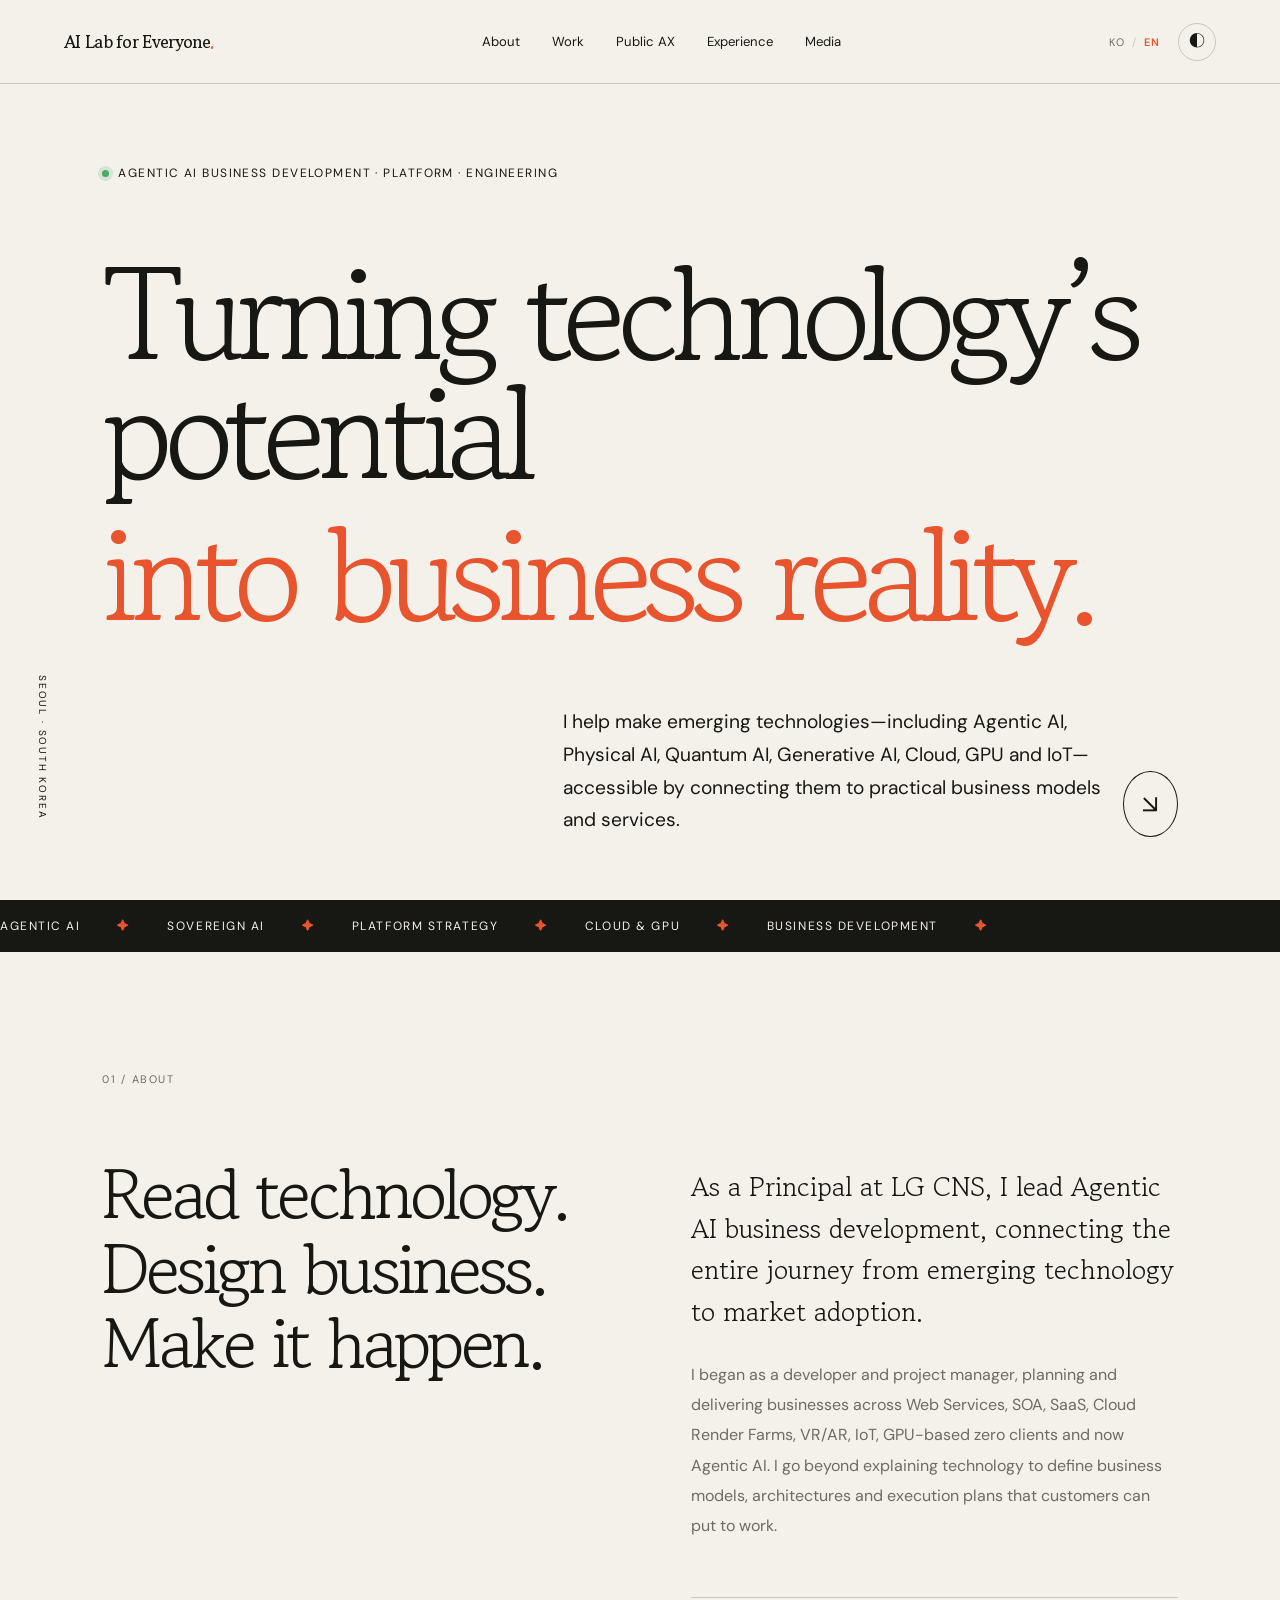
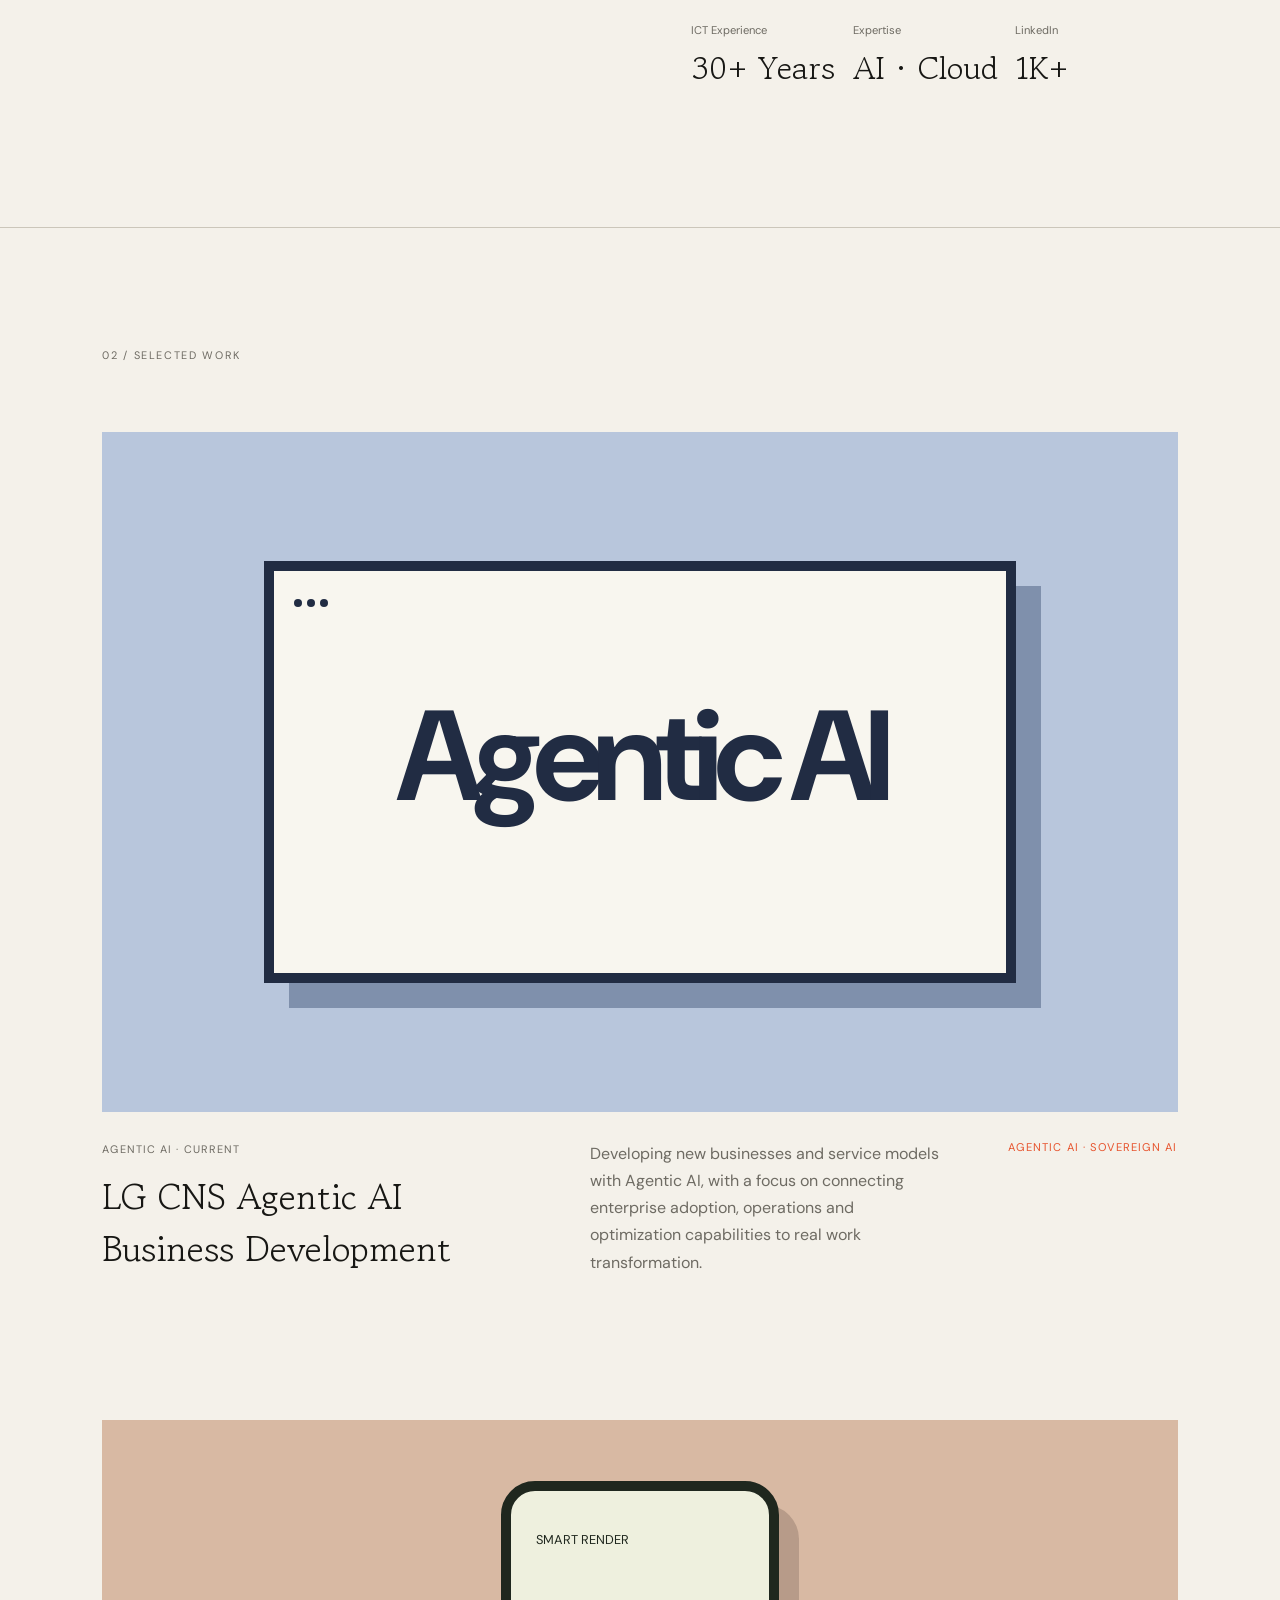
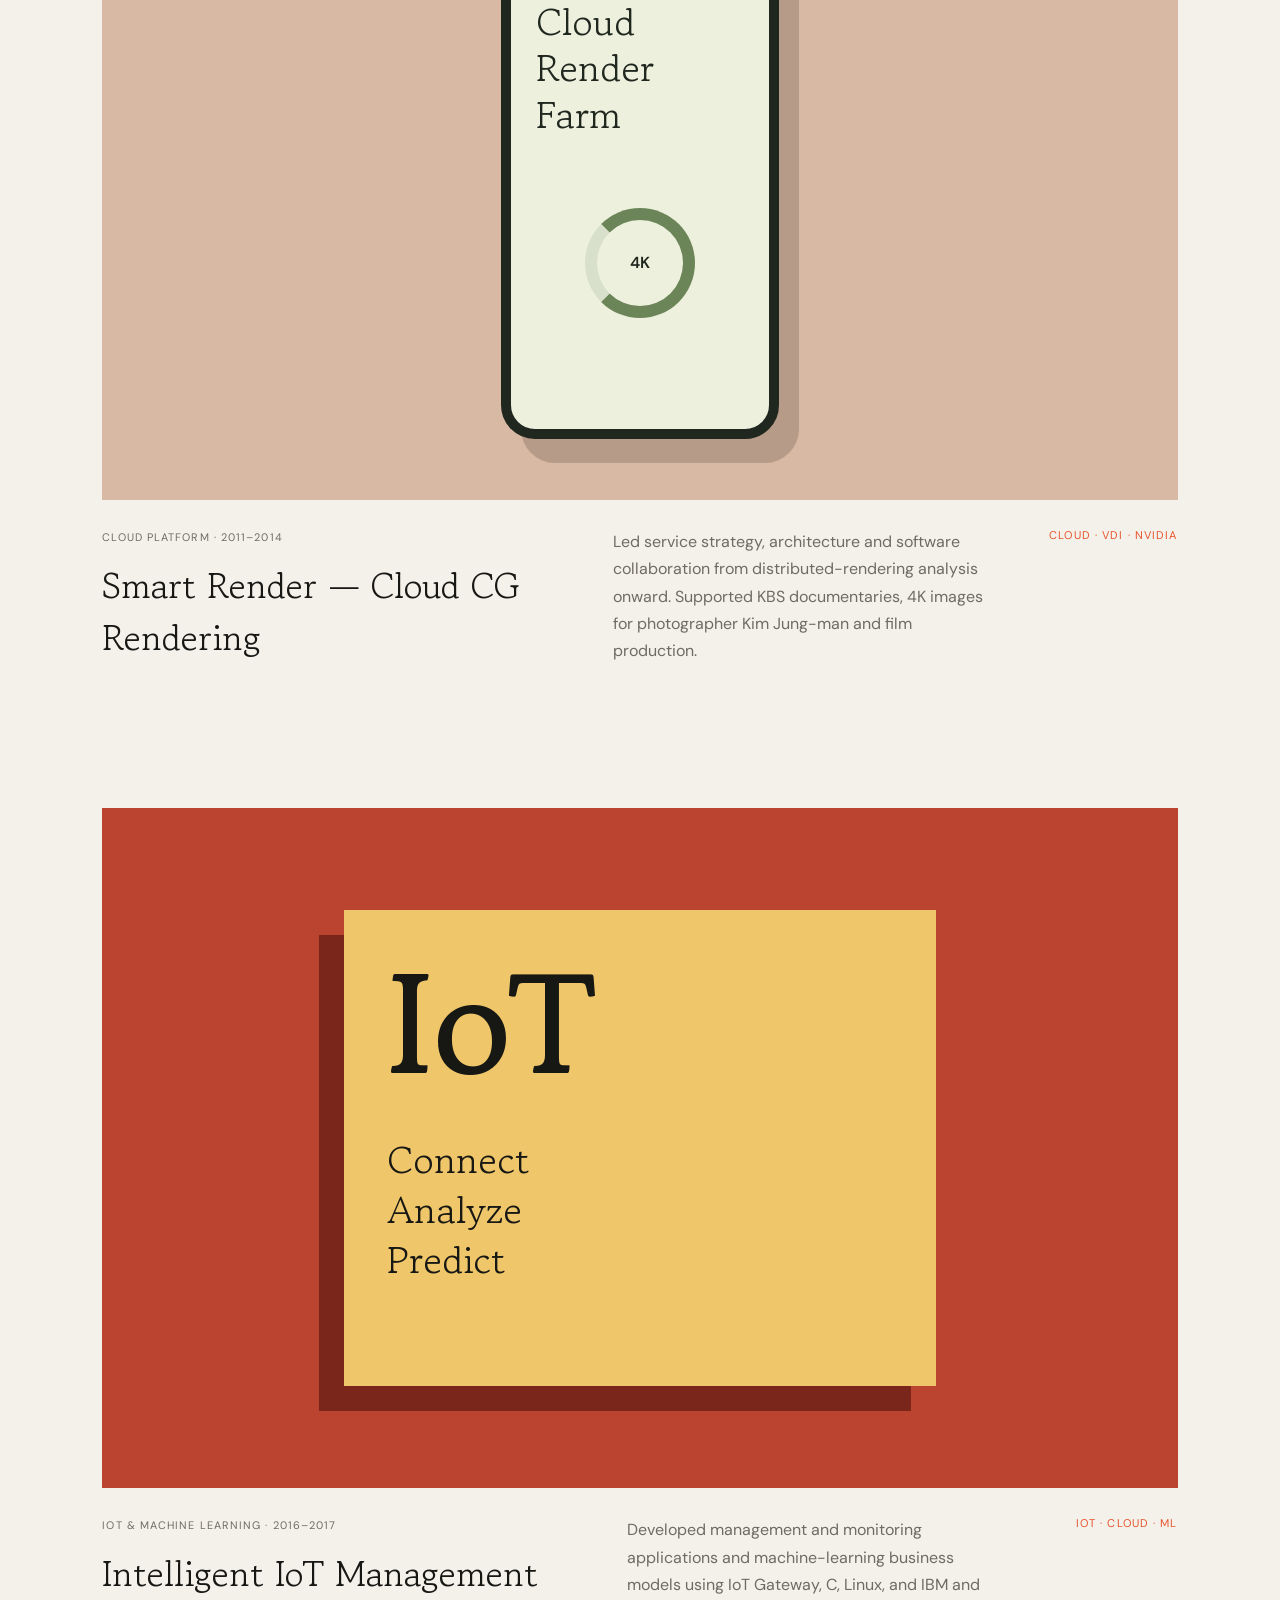
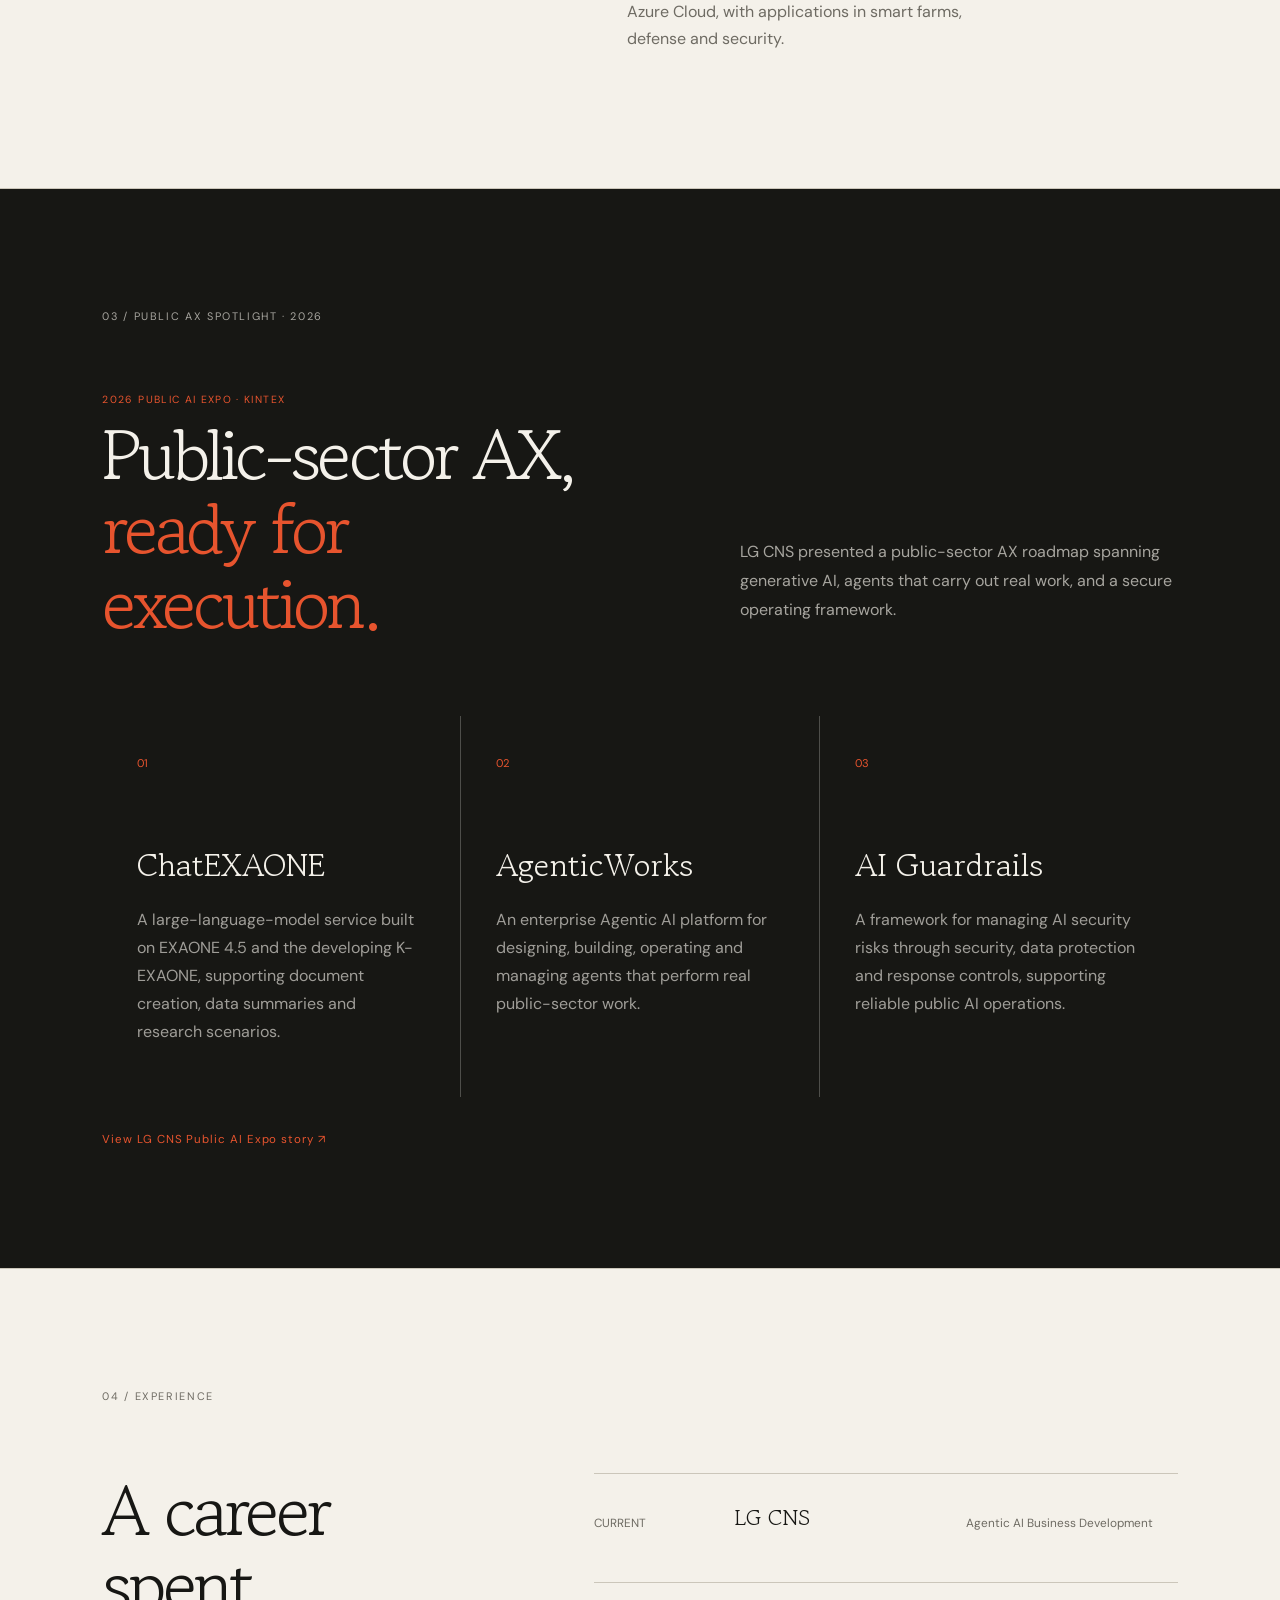
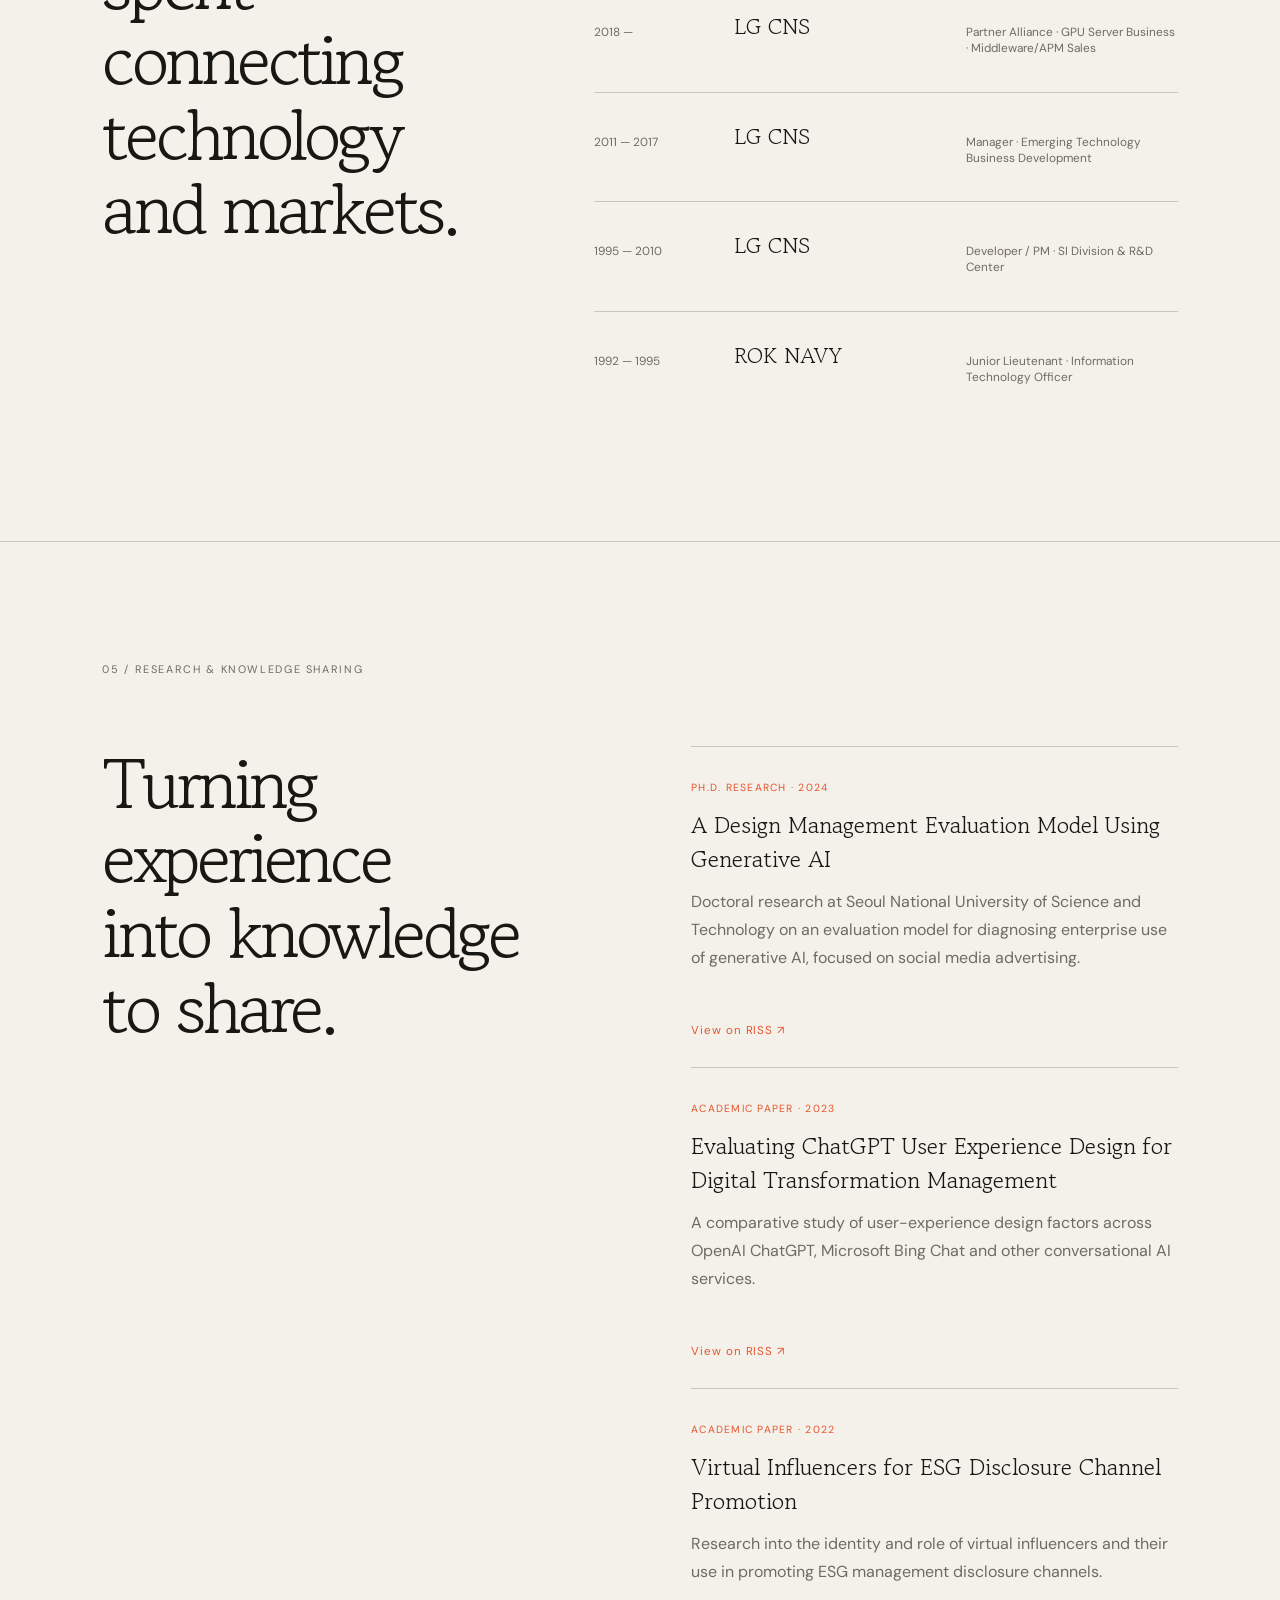
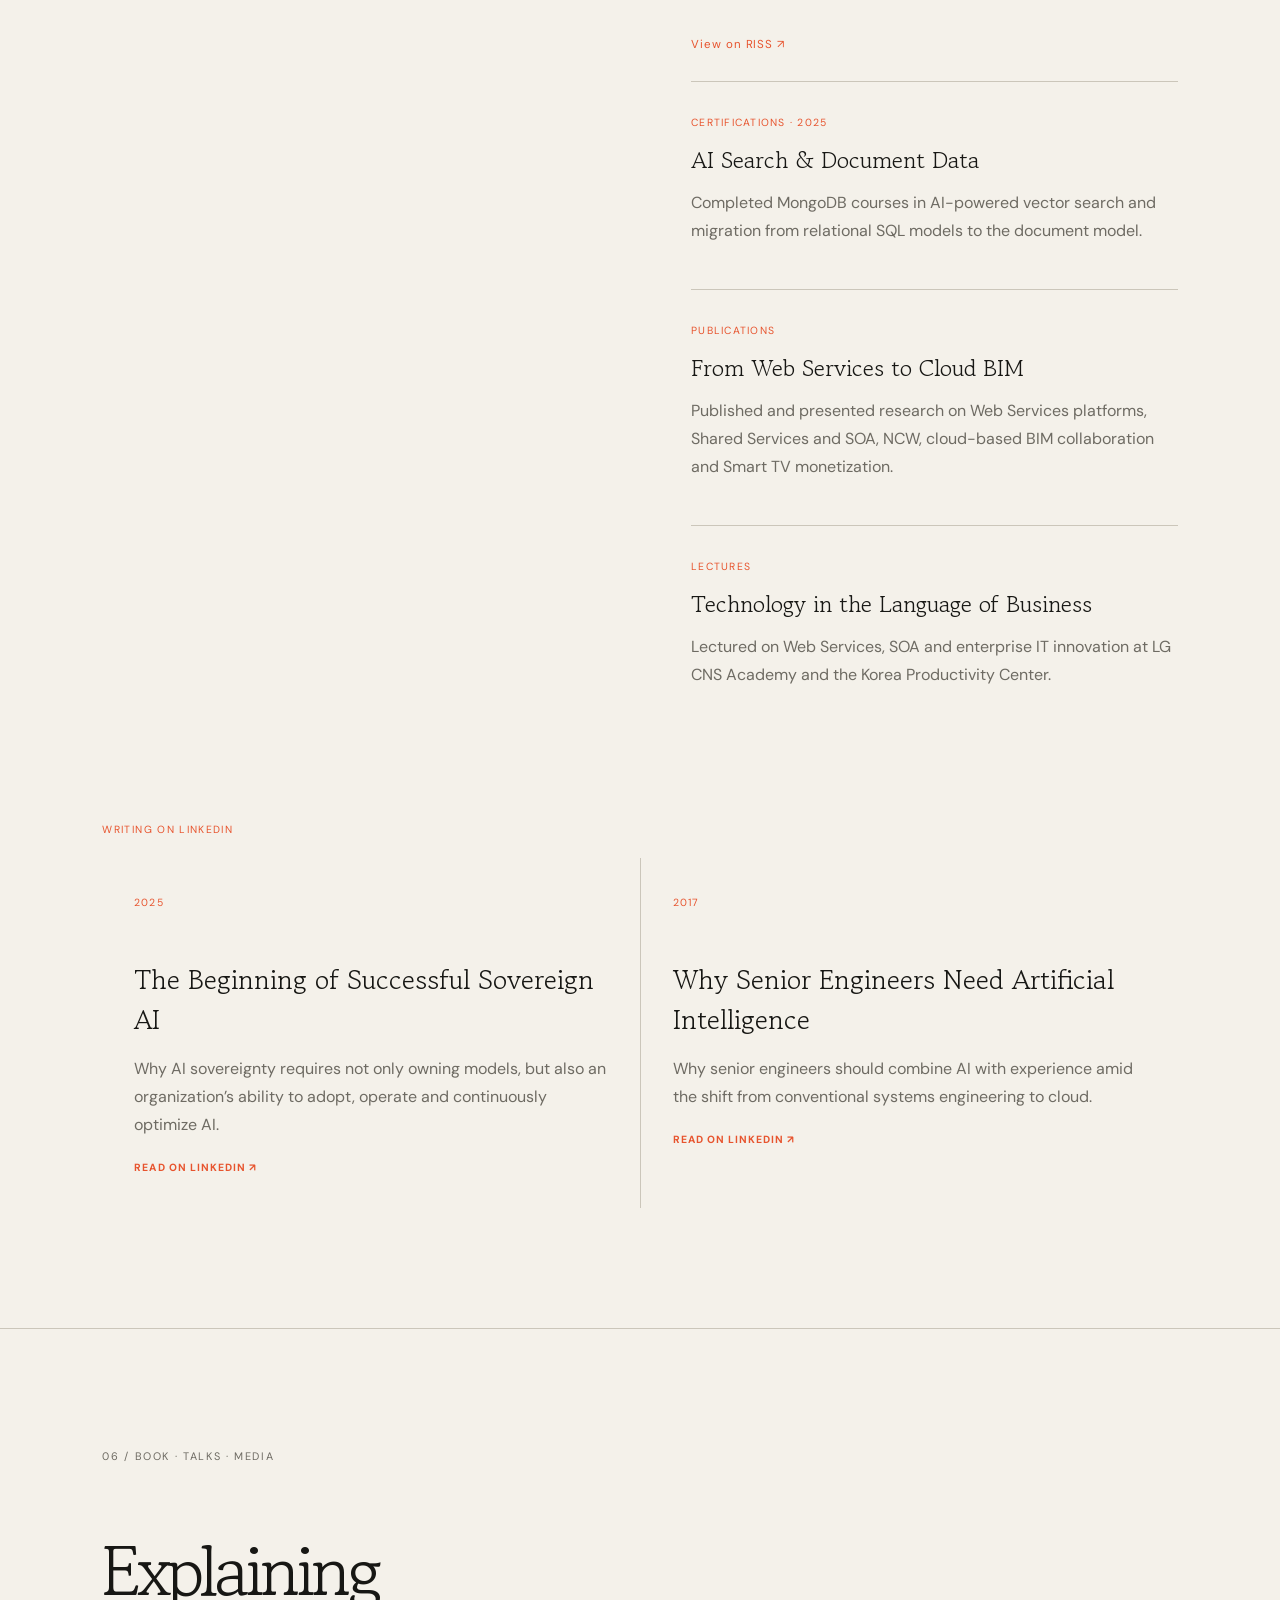
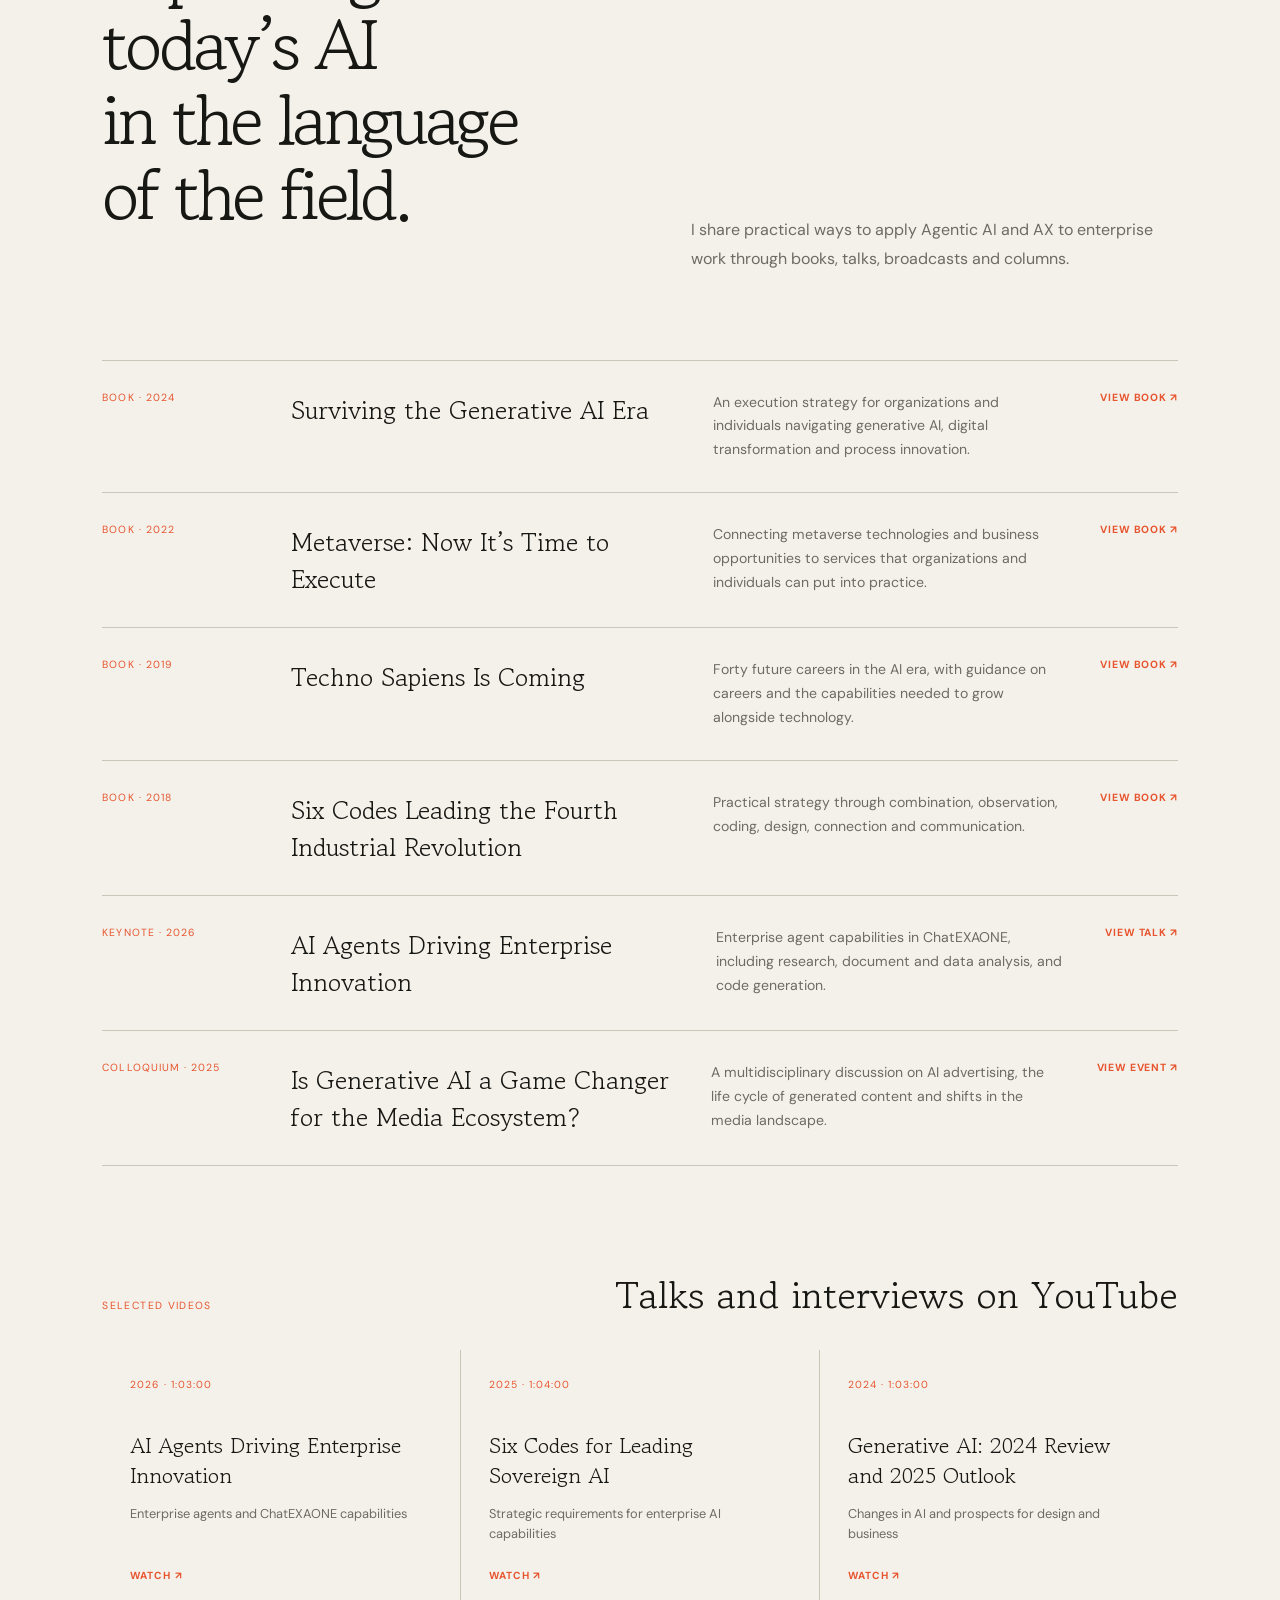
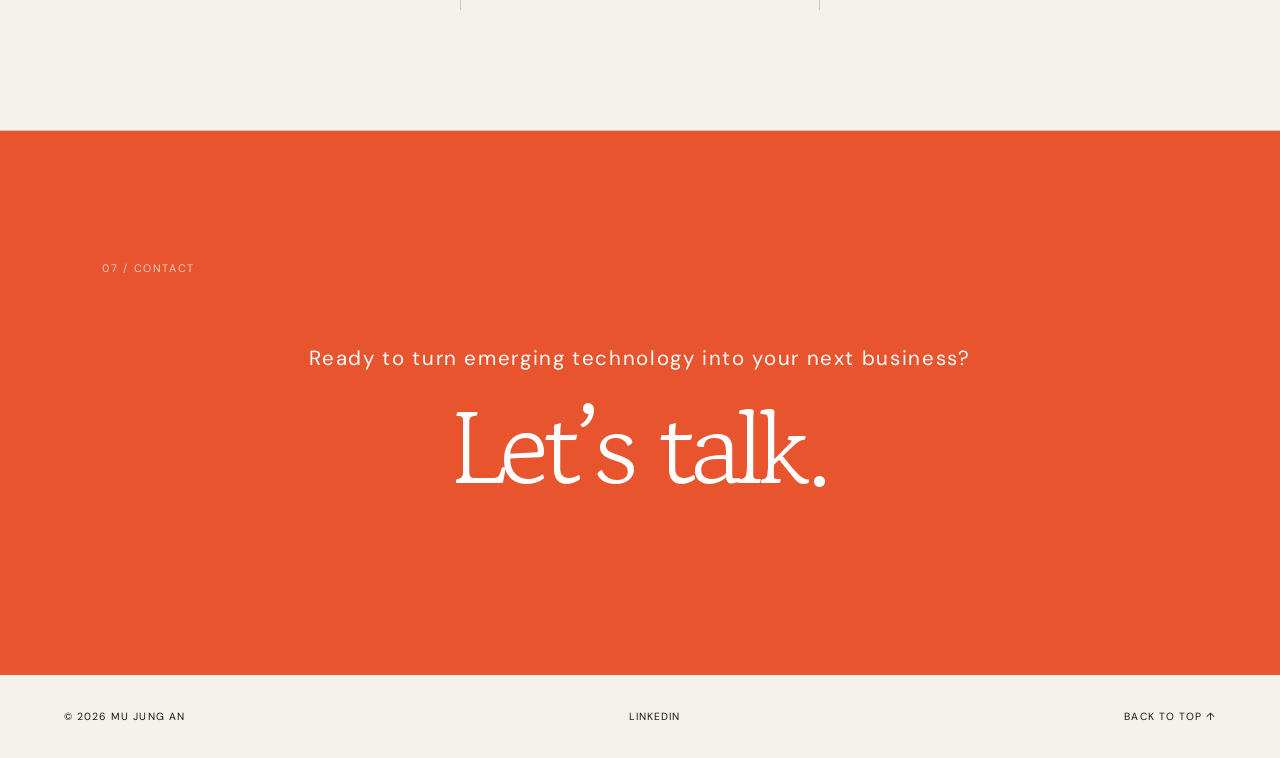
==== index.html @ f7b175cd "Add English portfolio with language switch" ====
<!doctype html>
<html lang="ko">
  <head>
    <meta charset="UTF-8" />
    <meta name="viewport" content="width=device-width, initial-scale=1.0" />
    <meta name="description" content="생성형 AI, 클라우드, GPU와 IoT를 비즈니스로 연결하는 ICT 전략가 안무정의 포트폴리오" />
    <meta name="theme-color" content="#f4f1ea" />
    <title>안무정 · Mu Jung AN — GenAI Business Strategist</title>
    <link rel="preconnect" href="https://fonts.googleapis.com" />
    <link rel="preconnect" href="https://fonts.gstatic.com" crossorigin />
    <link href="https://fonts.googleapis.com/css2?family=DM+Sans:wght@400;500;600&family=Gowun+Batang:wght@400;700&display=swap" rel="stylesheet" />
    <link rel="stylesheet" href="./styles.css" />
    <link rel="stylesheet" href="./resume.css?v=20260816-en" />
    <script src="./script.js" defer></script>
  </head>
  <body>
    <header class="site-header">
      <a class="logo" href="#top" aria-label="처음으로">모두를 위한 AI 연구소<span>.</span></a>
      <nav aria-label="주요 메뉴">
        <a href="#about">소개</a><a href="#work">프로젝트</a><a href="#public-ai">공공 AX</a><a href="#experience">경력</a><a href="#media">미디어</a>
      </nav>
      <div class="header-actions"><div class="language-switch" aria-label="언어 선택"><a href="./index.html?lang=ko" aria-current="page">KO</a><span>/</span><a href="./en.html?lang=en" lang="en">EN</a></div><button class="theme-button" type="button" aria-label="색상 모드 변경" title="색상 모드 변경"><span aria-hidden="true">◐</span></button></div>
    </header>

    <main id="top">
      <section class="hero" aria-labelledby="hero-title">
        <div class="hero-kicker"><span class="status-dot"></span>AGENTIC AI BUSINESS DEVELOPMENT · PLATFORM · ENGINEERING</div>
        <h1 id="hero-title">기술의 가능성을<br /><em>비즈니스의 현실</em>로.</h1>
        <div class="hero-bottom">
          <p>Agentic AI, Physical AI, Quantum AI, 생성형 AI, Cloud, GPU, IoT 등 새로운 기술을 누구나 쉽게 활용할 수 있도록 실질적인 사업 모델과 서비스로 연결하는 혁신을 지원하고 있습니다.</p>
          <a class="round-link" href="#work" aria-label="프로젝트 보기">↓</a>
        </div>
        <p class="side-note" aria-hidden="true">SEOUL · SOUTH KOREA</p>
      </section>

      <section class="marquee" aria-label="핵심 역량">
        <div>GENERATIVE AI <span>✦</span> SOVEREIGN AI <span>✦</span> PLATFORM STRATEGY <span>✦</span> CLOUD &amp; GPU <span>✦</span> GENERATIVE AI <span>✦</span> BUSINESS DEVELOPMENT <span>✦</span></div>
      </section>

      <section id="about" class="section about reveal">
        <p class="eyebrow">01 / ABOUT</p>
        <div class="section-body about-grid">
          <h2>기술을 읽고,<br />사업을 설계하고,<br />실행합니다.</h2>
          <div class="about-copy">
            <p class="lead">현재 LG CNS 책임으로 Agentic AI 사업개발을 담당하며, 기술의 처음부터 시장 적용까지 전 과정을 연결하고 있습니다.</p>
            <p>개발자와 프로젝트 매니저로 출발해 Web Services, SOA, SaaS, Cloud Render Farm, VR/AR, IoT와 GPU 기반 제로 클라이언트를 거쳐 Agentic AI까지 사업을 기획하고 구축했습니다. 기술 설명에 머무르지 않고 고객이 실제로 활용할 수 있는 비즈니스 모델, 아키텍처와 실행 계획을 함께 제시합니다.</p>
            <dl class="facts">
              <div><dt>ICT 경력</dt><dd>30년+</dd></div><div><dt>전문 영역</dt><dd>AI · Cloud</dd></div><div><dt>LinkedIn</dt><dd>1K+</dd></div>
            </dl>
          </div>
        </div>
      </section>

      <section id="work" class="section work">
        <p class="eyebrow reveal">02 / SELECTED WORK</p>
        <div class="projects">
          <article class="project reveal">
            <a href="#" aria-label="Flow 프로젝트 자세히 보기">
              <div class="project-visual visual-one"><span class="mock-window"><i></i><i></i><i></i><b>Agentic AI</b></span></div>
              <div class="project-info"><div><p>AGENTIC AI · CURRENT</p><h3>LG CNS Agentic AI Business Development</h3></div><p>Agentic AI를 활용한 새로운 비즈니스와 서비스 모델을 개발합니다. 기업의 독자적인 AI 도입·운영·최적화 역량과 실제 업무 혁신을 연결하는 전략에 집중하고 있습니다.</p><span>AGENTIC AI · SOVEREIGN AI</span></div>
            </a>
          </article>
          <article class="project reveal">
            <a href="#" aria-label="Morrow 프로젝트 자세히 보기">
              <div class="project-visual visual-two"><div class="phone"><span>SMART RENDER</span><strong>Cloud<br />Render<br />Farm</strong><i>4K</i></div></div>
              <div class="project-info"><div><p>CLOUD PLATFORM · 2011–2014</p><h3>Smart Render — Cloud CG Rendering</h3></div><p>할리우드 렌더팜 분석부터 서비스 전략, 아키텍처와 파트너 협업을 총괄했습니다. KBS 다큐멘터리 ‘태아’, 여수엑스포 4K 영상, 영화 ‘미스터 고’ 제작을 지원했습니다.</p><span>CLOUD · VDI · NVIDIA</span></div>
            </a>
          </article>
          <article class="project reveal">
            <a href="#" aria-label="Archive 프로젝트 자세히 보기">
              <div class="project-visual visual-three"><div class="archive-card">IoT<span>연결하고<br />분석하고<br />예측하다</span></div></div>
              <div class="project-info"><div><p>IOT &amp; MACHINE LEARNING · 2016–2017</p><h3>Intelligent IoT Management</h3></div><p>IoT Gateway, C, Linux와 IBM·Azure Cloud를 활용해 관리·모니터링 애플리케이션과 머신러닝 기반 사업 모델을 개발했습니다. Smart Farm, 국방, 보안 영역에 적용했습니다.</p><span>IOT · CLOUD · ML</span></div>
            </a>
          </article>
        </div>
      </section>

      <section id="public-ai" class="section public-ai reveal">
        <p class="eyebrow">03 / PUBLIC AX SPOTLIGHT · 2026</p>
        <div class="public-ai-head">
          <div><p class="mini-label">2026 공공 AI 박람회 · KINTEX</p><h2>공공 AX,<br /><em>이제 실행의 단계로.</em></h2></div>
          <p>LG CNS는 생성형 AI에서 실제 업무를 수행하는 AI Agent, 안전한 운영 체계까지 연결한 공공 AX 로드맵을 선보였습니다.</p>
        </div>
        <div class="public-ai-grid">
          <article><span>01</span><h3>ChatEXAONE</h3><p>EXAONE 4.5와 개발 중인 K-EXAONE을 기반으로 한 대화형 AI 서비스입니다. 문서 작성, 자료 요약, 심층 리서치 등 공공 실무 활용 시나리오를 제공합니다.</p></article>
          <article><span>02</span><h3>AgenticWorks</h3><p>AI Agent가 상담·민원 등 실제 공공 업무를 스스로 수행하도록 설계·구축·운영·관리하는 기업용 Agentic AI 플랫폼입니다.</p></article>
          <article><span>03</span><h3>AI Guardrails</h3><p>보안, 데이터 보호와 응답 통제 체계를 통해 AI 보안 리스크를 관리합니다. 가드레일 대시보드와 대응 시나리오로 안전한 공공 AI 운영을 지원합니다.</p></article>
        </div>
        <a class="source-link" href="https://kr.linkedin.com/posts/lgcns_lg-cns-2026-%EA%B3%B5%EA%B3%B5-ai-%EB%B0%95%EB%9E%8C%ED%9A%8C%EC%84%9C-%EC%97%90%EC%9D%B4%EC%A0%84%ED%8B%B1ai-%EC%97%AD%EB%9F%89-%EB%BD%91%EB%82%B8%EB%8B%A4-activity-7475369152631791616-ogLP" target="_blank" rel="noreferrer">LG CNS 공공 AI 박람회 소개 보기 ↗</a>
      </section>

      <section id="experience" class="section experience reveal">
        <p class="eyebrow">04 / EXPERIENCE</p>
        <div class="section-body">
          <h2>기술과 시장을<br />연결해 온<br />시간</h2>
          <div class="timeline">
            <div><p>CURRENT</p><h3>LG CNS</h3><span>Agentic AI Business Development</span></div>
            <div><p>2018 —</p><h3>LG CNS</h3><span>Partner Alliance · GPU Server Business · Middleware/APM Sales</span></div>
            <div><p>2011 — 2017</p><h3>LG CNS</h3><span>Manager · Emerging Technology Business Development</span></div>
            <div><p>1995 — 2010</p><h3>LG CNS</h3><span>Developer / PM · SI Division &amp; R&amp;D Center</span></div>
            <div><p>1992 — 1995</p><h3>ROK NAVY</h3><span>Junior Lieutenant · Information Technology Officer</span></div>
          </div>
        </div>
      </section>

      <section id="insights" class="section insights reveal">
        <p class="eyebrow">05 / RESEARCH &amp; KNOWLEDGE SHARING</p>
        <div class="section-body">
          <h2>경험을<br />지식으로<br />나눕니다.</h2>
          <div class="insight-list">
            <article><span>PH.D. RESEARCH · 2024</span><h3>생성형 AI 기술을 활용한 디자인경영 평가 모델 연구</h3><p>서울과학기술대학교 IT디자인융합학과에서 소셜미디어 광고를 중심으로 기업의 생성형 AI 활용을 진단하는 디자인경영 평가 모델을 연구해 박사학위를 받았습니다.</p><a class="source-link" href="https://www.riss.kr/search/detail/DetailView.do?p_mat_type=be54d9b8bc7cdb09&amp;control_no=067957996e06edb9ffe0bdc3ef48d419&amp;keyword=%EC%83%9D%EC%84%B1%ED%98%95%20AI%20%EA%B8%B0%EC%88%A0%EC%9D%84%20%ED%99%9C%EC%9A%A9%ED%95%9C%20%EB%94%94%EC%9E%90%EC%9D%B8%EA%B2%BD%EC%98%81%20%ED%8F%89%EA%B0%80%20%EB%AA%A8%EB%8D%B8%20%EC%97%B0%EA%B5%AC" target="_blank" rel="noreferrer">RISS에서 보기 ↗</a></article>
            <article><span>ACADEMIC PAPER · 2023</span><h3>디지털 트랜스포메이션 경영을 위한 챗GPT 사용자 경험(UX) 디자인 평가</h3><p>오픈AI 챗GPT와 마이크로소프트 빙 챗GPT의 교차 활용을 중심으로 사용자 경험 디자인 평가 요소를 연구했습니다. 한국디자인문화학회지 제29권 제2호에 게재했습니다.</p><a class="source-link" href="https://www.riss.kr/search/detail/DetailView.do?p_mat_type=1a0202e37d52c72d&amp;control_no=85028bb5e184ee25e9810257f7042666&amp;keyword=%EB%94%94%EC%A7%80%ED%84%B8%20%ED%8A%B8%EB%9E%9C%EC%8A%A4%ED%8F%AC%EB%A9%94%EC%9D%B4%EC%85%98%20%EA%B2%BD%EC%98%81%EC%9D%84%20%EC%9C%84%ED%95%9C%20%EC%B1%97GPT%20%EC%82%AC%EC%9A%A9%EC%9E%90%20%EA%B2%BD%ED%97%98(UX)%20%EB%94%94%EC%9E%90%EC%9D%B8%20%ED%8F%89%EA%B0%80" target="_blank" rel="noreferrer">RISS에서 보기 ↗</a></article>
            <article><span>ACADEMIC PAPER · 2022</span><h3>ESG 경영 공시 채널 홍보를 위한 가상 인플루언서 연구</h3><p>가상 인플루언서 와이티와 로지 사례를 분석해 ESG 경영 공시 채널의 홍보 방향을 연구했습니다. 상품문화디자인학연구 제71호에 게재했습니다.</p><a class="source-link" href="https://www.riss.kr/search/detail/DetailView.do?p_mat_type=1a0202e37d52c72d&amp;control_no=2980907c8aeab268b7998d826d417196&amp;keyword=ESG%20%EA%B2%BD%EC%98%81%20%EA%B3%B5%EC%8B%9C%20%EC%B1%84%EB%84%90%20%ED%99%8D%EB%B3%B4%EB%A5%BC%20%EC%9C%84%ED%95%9C%20%EA%B0%80%EC%83%81%20%EC%9D%B8%ED%94%8C%EB%A3%A8%EC%96%B8%EC%84%9C%20%EC%97%B0%EA%B5%AC" target="_blank" rel="noreferrer">RISS에서 보기 ↗</a></article>
            <article><span>CERTIFICATIONS · 2025</span><h3>AI Search &amp; Document Data</h3><p>MongoDB의 ‘Building AI-Powered Search with MongoDB Vector Search’와 ‘From Relational Model (SQL) to MongoDB's Document Model’ 과정을 이수했습니다.</p></article>
            <article><span>PUBLICATIONS</span><h3>Web Services에서 Cloud BIM까지</h3><p>Web Services 플랫폼 전략, Shared Services와 SOA, NCW, Cloud 기반 BIM 협업, 스마트TV 수용 요인 등 폭넓은 연구를 발표했습니다.</p></article>
            <article><span>LECTURES</span><h3>기술을 비즈니스의 언어로</h3><p>LG CNS Academy와 한국생산성본부에서 Web Services, SOA와 Enterprise IT Innovation을 강의했습니다.</p></article>
            <article><span>THOUGHT LEADERSHIP</span><h3>성공적인 소버린 AI의 시작</h3><p>엔터프라이즈 소버린 AI를 주제로 독자적인 AI 도입, 운영과 최적화 역량의 중요성을 공유하며 최신 AI 흐름을 비즈니스 관점에서 해석합니다.</p></article>
            <article><span>CONFERENCES &amp; MEDIA</span><h3>ICT의 변화를 쉽게 설명하다</h3><p>Cloud Rendering, UHD, VR 사업 전략을 주제로 다수의 컨퍼런스에서 발표했으며 KBS 1Radio ‘ICT와 생활’에 참여했습니다.</p></article>
          </div>
        </div>
        <div class="linkedin-writing">
          <p class="mini-label">WRITING ON LINKEDIN</p>
          <div class="writing-grid">
            <a href="https://kr.linkedin.com/pulse/%EC%84%B1%EA%B3%B5%EC%A0%81%EC%9D%B8-%EC%86%8C%EB%B2%84%EB%A6%B0-ai%EC%9D%98-%EC%8B%9C%EC%9E%91-%EB%AC%B4%EC%A0%95-%EC%95%88-75ckc" target="_blank" rel="noreferrer"><span>2025</span><h3>성공적인 소버린 AI의 시작</h3><p>AI 주권은 모델 보유만으로 완성되지 않습니다. 조직이 독자적으로 AI를 도입하고 운영하며 지속적으로 최적화하는 역량이 국가와 기업 모두에 필요하다는 관점을 다룹니다.</p><b>LinkedIn에서 읽기 ↗</b></a>
            <a href="https://www.linkedin.com/pulse/reason-why-senior-engineer-needs-artificial-intelligence-%EB%AC%B4%EC%A0%95-%EC%95%88" target="_blank" rel="noreferrer"><span>2017</span><h3>The reason why senior engineer needs Artificial Intelligence</h3><p>Cloud가 전통적인 시스템 엔지니어의 역할을 바꾸는 흐름 속에서, 시니어 엔지니어가 AI를 학습하고 경험과 결합해야 하는 이유를 일찍부터 제시했습니다.</p><b>LinkedIn에서 읽기 ↗</b></a>
          </div>
        </div>
      </section>

      <section id="media" class="section media-section">
        <p class="eyebrow reveal">06 / BOOK · TALKS · MEDIA</p>
        <div class="section-body media-intro reveal">
          <h2>AI의 현재를<br />현장의 언어로<br />전합니다.</h2>
          <p>생성형 AI와 AX를 기업의 실제 업무에 적용하는 방법을 책, 강연, 방송과 토론을 통해 꾸준히 공유하고 있습니다.</p>
        </div>
        <div class="media-list">
          <a class="media-item reveal" href="https://itdam.co.kr/%EC%83%9D%EC%84%B1%ED%98%95-ai-%EC%8B%9C%EB%8C%80%EC%97%90-%EC%83%9D%EC%A1%B4%ED%95%98%EB%9D%BC/" target="_blank" rel="noreferrer"><span>BOOK · 2024</span><h3>『생성형 AI 시대에 생존하라』 공동 저자</h3><p>디지털 트랜스포메이션과 프로세스 혁신의 현장 노하우를 바탕으로, 기업과 개인이 생성형 AI 시대에 적응하는 실행 전략을 제시합니다.</p><b>출판사에서 보기 ↗</b></a>
          <a class="media-item reveal" href="https://product.kyobobook.co.kr/detail/S000061451746" target="_blank" rel="noreferrer"><span>BOOK · 2022</span><h3>『메타버스 이젠 실행이다』 저자</h3><p>메타버스를 구성하는 기술과 비즈니스 기회를 살펴보고, 조직과 개인이 실행 가능한 서비스로 연결하는 방법을 제안합니다.</p><b>교보문고에서 보기 ↗</b></a>
          <a class="media-item reveal" href="https://product.kyobobook.co.kr/detail/S000001911906" target="_blank" rel="noreferrer"><span>BOOK · 2019</span><h3>『테크노 사피엔스가 온다』 저자</h3><p>AI 시대의 미래 직업 40가지를 소개하고, 기술과 경쟁하며 성장할 수 있는 진로 탐색과 핵심 역량을 제시합니다.</p><b>교보문고에서 보기 ↗</b></a>
          <a class="media-item reveal" href="https://product.kyobobook.co.kr/detail/S000001911888" target="_blank" rel="noreferrer"><span>BOOK · 2018</span><h3>『4차 산업혁명을 주도할 6가지 코드』 저자</h3><p>조합·관찰·코딩·디자인·연결·커뮤니케이션을 통해 기술 주도 시대를 준비하는 실천 전략을 설명합니다.</p><b>교보문고에서 보기 ↗</b></a>
          <a class="media-item reveal" href="https://www.cadgraphics.co.kr/newsview.php?catecode=&amp;num=645&amp;pages=tv&amp;sub=tv01" target="_blank" rel="noreferrer"><span>KEYNOTE · 2026</span><h3>엔터프라이즈 업무 혁신을 가속하는 AI Agent</h3><p>ChatEXAONE의 심층 리서치, 추론, 문서 분석, 데이터 분석과 코드 작성 등 기업 실무형 에이전트 기능을 소개했습니다.</p><b>발표 정보 보기 ↗</b></a>
          <a class="media-item reveal" href="https://industryjournal.co.kr/news/245409" target="_blank" rel="noreferrer"><span>AX INSIGHT · 2026</span><h3>EXAONE을 통한 기업 AX 역량 고도화</h3><p>기업 지식 자산의 체계화와 한국어에 강한 모델 활용을 강조하며, 공공·바이오·제조설계로 확장되는 AI 적용 방향을 공유했습니다.</p><b>기사 읽기 ↗</b></a>
          <a class="media-item reveal" href="https://www.opennet.or.kr/25929" target="_blank" rel="noreferrer"><span>COLLOQUIUM · 2025</span><h3>생성형 AI는 미디어 생태계의 게임 체인저인가?</h3><p>서울과학기술대학교 ‘AI in Society’ 콜로키엄에서 LG CNS 책임으로 AI 광고와 생성물의 투명성, 미디어 변화에 관한 종합토론에 참여했습니다.</p><b>행사 기록 보기 ↗</b></a>
          <a class="media-item reveal" href="https://studies.seoultech.ac.kr/activity/news?bidx=553571&amp;bnum=3596&amp;cate=&amp;do=commonview&amp;nowpage=1&amp;profboardidx=&amp;searchtext=&amp;searchtype=" target="_blank" rel="noreferrer"><span>TREND BRIEFING · 2024</span><h3>2024 생성형 AI 트렌드 결산과 2025 전망</h3><p>생성형 AI 트렌드를 분석하고 디자인 혁신과 새로운 가능성을 전망하는 온라인 발표를 진행했습니다.</p><b>서울과기대 소식 보기 ↗</b></a>
        </div>
        <div class="video-library reveal">
          <div class="video-heading"><p class="mini-label">SELECTED VIDEOS</p><h3>YouTube에서 만나는 발표와 인터뷰</h3></div>
          <div class="video-grid">
            <a href="https://www.youtube.com/watch?v=LrGRUO6MRpU" target="_blank" rel="noreferrer"><span>2026 · 1:03:00</span><h4>엔터프라이즈 업무 혁신을 가속하는 AI Agent</h4><p>기업용 AI Agent와 ChatEXAONE의 실무 기능</p><b>WATCH ↗</b></a>
            <a href="https://www.youtube.com/watch?v=or9CFjFaG5A" target="_blank" rel="noreferrer"><span>2025 · 1:04:00</span><h4>소버린 AI를 주도하는 6가지 코드</h4><p>독자적인 AI 역량을 구축하는 전략적 조건</p><b>WATCH ↗</b></a>
            <a href="https://www.youtube.com/watch?v=dn0HfEQyfEM" target="_blank" rel="noreferrer"><span>2024 · 1:03:00</span><h4>2024 생성형 AI 트렌드 결산과 2025 전망</h4><p>생성형 AI의 변화와 디자인·비즈니스 전망</p><b>WATCH ↗</b></a>
            <a href="https://www.youtube.com/watch?v=NYPx56g6cDM" target="_blank" rel="noreferrer"><span>2023 · 10:24</span><h4>ChatGPT-4 등장, 초거대 AI 시대</h4><p>기존 AI와 ChatGPT의 차이, 활용법과 비즈니스 모델</p><b>WATCH ↗</b></a>
            <a href="https://www.youtube.com/watch?v=RXAYjrqvJqo" target="_blank" rel="noreferrer"><span>2023 · 10:21</span><h4>AI 시대에 키워야 할 세 가지 능력</h4><p>AI와 함께 성장하기 위한 역량과 개발자의 미래</p><b>WATCH ↗</b></a>
            <a href="https://www.youtube.com/watch?v=4cts0zH7F_g" target="_blank" rel="noreferrer"><span>2023 · 04:55</span><h4>AI 시대에서 살아가기 위한 6가지 코드</h4><p>조합·관찰·코딩·디자인·연결·커뮤니케이션</p><b>WATCH ↗</b></a>
          </div>
        </div>
      </section>

      <section class="contact reveal">
        <p class="eyebrow">07 / CONTACT</p>
        <p>새로운 기술을 다음 사업으로 연결하고 싶으신가요?</p>
        <h2>함께 이야기합시다.</h2>
      </section>
    </main>

    <footer><p>© <span id="year"></span> MU JUNG AN</p><a href="https://www.linkedin.com/in/%EB%AC%B4%EC%A0%95-%EC%95%88-3a2a7583/" target="_blank" rel="noreferrer">LINKEDIN</a><a href="#top">BACK TO TOP ↑</a></footer>
  </body>
</html>
---- styles.css ----
:root{--paper:#f4f1ea;--ink:#171714;--muted:#6e6b63;--line:#cbc6ba;--accent:#e7542e;--card:#e7e2d8}*{box-sizing:border-box}html{scroll-behavior:smooth}body{margin:0;background:var(--paper);color:var(--ink);font-family:"DM Sans",sans-serif;transition:background .25s,color .25s}body.dark{--paper:#171714;--ink:#f1eee6;--muted:#aaa69d;--line:#46443f;--card:#272621;--accent:#ff6842}a{color:inherit;text-decoration:none}.site-header{height:84px;padding:0 5vw;display:flex;align-items:center;justify-content:space-between;border-bottom:1px solid var(--line);position:relative;z-index:10}.logo{font:700 1.5rem "Gowun Batang",serif}.logo span,.project-info>span{color:var(--accent)}nav{display:flex;gap:2rem;font-size:.82rem}nav a{position:relative}nav a:after{content:"";position:absolute;left:0;right:100%;bottom:-5px;border-bottom:1px solid;transition:right .2s}nav a:hover:after{right:0}.theme-button{width:38px;height:38px;border:1px solid var(--line);border-radius:50%;background:none;color:inherit;cursor:pointer;font-size:1rem}.hero{min-height:calc(100vh - 84px);padding:9vh 8vw 7vh;display:flex;flex-direction:column;justify-content:space-between;position:relative}.hero-kicker{font-size:.75rem;letter-spacing:.12em;text-transform:uppercase}.status-dot{display:inline-block;width:7px;height:7px;background:#48a868;border-radius:50%;margin-right:9px;box-shadow:0 0 0 4px color-mix(in srgb,#48a868 18%,transparent)}h1,h2,h3,p{margin-top:0}.hero h1{font:400 clamp(4rem,10.3vw,10.5rem)/.9 "Gowun Batang",serif;letter-spacing:-.065em;margin:5vh 0}.hero h1 em{color:var(--accent);font-style:normal}.hero-bottom{display:flex;align-items:flex-end;justify-content:space-between;padding-left:36vw}.hero-bottom p{max-width:560px;font-size:clamp(1rem,1.5vw,1.35rem);line-height:1.7;margin:0}.round-link{width:66px;height:66px;border:1px solid var(--ink);border-radius:50%;display:grid;place-items:center;font-size:1.6rem;transition:.2s}.round-link:hover{background:var(--ink);color:var(--paper);transform:translateY(4px)}.side-note{position:absolute;left:2vw;bottom:9vh;writing-mode:vertical-rl;font-size:.63rem;letter-spacing:.18em}.marquee{overflow:hidden;background:var(--ink);color:var(--paper);padding:18px 0;white-space:nowrap;font-size:.75rem;letter-spacing:.13em}.marquee div{width:max-content;animation:move 22s linear infinite}.marquee span{color:var(--accent);margin:0 2rem}@keyframes move{to{transform:translateX(-50%)}}.section{padding:120px 8vw;border-bottom:1px solid var(--line)}.eyebrow{font-size:.68rem;letter-spacing:.15em;color:var(--muted);margin-bottom:70px}.section-body{display:grid;grid-template-columns:1fr 1fr;gap:8vw}.section h2,.contact h2{font:400 clamp(2.8rem,5.5vw,5.7rem)/1.06 "Gowun Batang",serif;letter-spacing:-.055em}.about-copy{padding-top:10px}.about-copy .lead{font:400 clamp(1.35rem,2.1vw,2rem)/1.55 "Gowun Batang",serif}.about-copy>p:not(.lead){color:var(--muted);line-height:1.9;max-width:570px}.facts{display:grid;grid-template-columns:repeat(3,1fr);margin-top:55px;padding-top:25px;border-top:1px solid var(--line)}.facts div{display:flex;flex-direction:column;gap:8px}.facts dt{font-size:.7rem;color:var(--muted)}.facts dd{font:400 2rem "Gowun Batang",serif;margin:0}.projects{display:grid;gap:110px}.project a{display:block}.project-visual{height:min(62vw,680px);display:grid;place-items:center;overflow:hidden}.visual-one{background:#b8c6dc}.visual-two{background:#d8b9a3}.visual-three{background:#bb4430}.mock-window{width:70%;height:62%;background:#f8f6ef;border:10px solid #212c43;box-shadow:25px 25px 0 #7f90ac;padding:20px;color:#212c43}.mock-window i{display:inline-block;width:8px;height:8px;border-radius:50%;background:#212c43;margin-right:5px}.mock-window b{display:grid;place-items:center;height:80%;font-size:clamp(3rem,10vw,8rem);letter-spacing:-.08em}.phone{height:82%;aspect-ratio:9/18;border:10px solid #1f271e;border-radius:34px;background:#eef0de;color:#1f271e;padding:40px 25px;display:flex;flex-direction:column;box-shadow:20px 24px 0 rgba(50,39,31,.2)}.phone span{font-size:.8rem}.phone strong{font:400 clamp(1.5rem,3vw,2.6rem)/1.2 "Gowun Batang",serif;margin-top:50px}.phone i{margin:auto;width:110px;height:110px;border:12px solid #6c8558;border-left-color:#d8dfca;border-radius:50%;display:grid;place-items:center;font-style:normal;font-weight:600}.archive-card{width:55%;height:70%;background:#efc76a;padding:4%;font:700 clamp(4rem,11vw,10rem)/1 "Gowun Batang",serif;box-shadow:-25px 25px 0 #7a261b}.archive-card span{display:block;font:400 clamp(1.3rem,3vw,2.5rem)/1.3 "Gowun Batang",serif;margin-top:8%}.project-info{display:grid;grid-template-columns:1.2fr 1fr auto;gap:5vw;padding-top:28px;align-items:start}.project-info p{color:var(--muted);line-height:1.7}.project-info div p{font-size:.68rem;letter-spacing:.1em;margin-bottom:12px}.project-info h3{font:400 clamp(1.6rem,2.8vw,2.6rem) "Gowun Batang",serif}.project-info>span{font-size:.7rem;letter-spacing:.1em}.experience .section-body{grid-template-columns:.8fr 1.2fr}.timeline div{display:grid;grid-template-columns:120px 1fr 1fr;gap:20px;padding:28px 0;border-top:1px solid var(--line);align-items:baseline}.timeline p,.timeline span{font-size:.74rem;color:var(--muted)}.timeline h3{font:400 1.35rem "Gowun Batang",serif}.contact{padding:130px 8vw;text-align:center;background:var(--accent);color:#fff}.contact .eyebrow{color:rgba(255,255,255,.7);text-align:left}.contact>p:not(.eyebrow){font-size:.8rem;letter-spacing:.08em}.contact h2{font-size:clamp(3.5rem,8vw,8rem);margin-bottom:45px}.contact a{display:inline-block;border-bottom:1px solid;padding-bottom:6px}footer{padding:35px 5vw;display:flex;justify-content:space-between;font-size:.65rem;letter-spacing:.1em}footer p{margin:0}footer div{display:flex;gap:24px}.reveal{opacity:0;transform:translateY(35px);transition:opacity .7s ease,transform .7s ease}.reveal.visible{opacity:1;transform:none}@media(max-width:720px){.site-header{height:68px}nav{display:none}.hero{min-height:calc(100svh - 68px);padding:8vh 6vw 5vh}.hero h1{font-size:17vw}.hero-bottom{padding-left:0;align-items:center}.hero-bottom p{max-width:80%}.round-link{width:50px;height:50px}.side-note{display:none}.section{padding:85px 6vw}.eyebrow{margin-bottom:45px}.section-body,.experience .section-body{grid-template-columns:1fr}.about-grid{gap:35px}.facts{margin-top:35px}.projects{gap:75px}.project-visual{height:115vw;max-height:600px}.mock-window{width:86%;height:50%}.archive-card{width:72%;height:65%}.project-info{grid-template-columns:1fr;gap:5px}.project-info>span{margin-top:10px}.timeline div{grid-template-columns:85px 1fr}.timeline span{grid-column:2}.contact{padding:90px 6vw}.contact .eyebrow{text-align:center}footer{flex-wrap:wrap;gap:24px}footer>a{width:100%}}@media(prefers-reduced-motion:reduce){html{scroll-behavior:auto}.marquee div{animation:none}.reveal{opacity:1;transform:none;transition:none}}
---- resume.css ----
.source-note {
  margin: 38px 0 0 calc(50% + 4vw);
  color: var(--muted);
  font-size: .68rem;
}

.insight-list article {
  padding: 28px 0;
  border-top: 1px solid var(--line);
}

.insight-list span {
  color: var(--accent);
  font-size: .65rem;
  letter-spacing: .12em;
}

.insight-list h3 {
  margin: 12px 0;
  font: 400 1.45rem "Gowun Batang", serif;
}

.insight-list p {
  color: var(--muted);
  line-height: 1.75;
}

.mini-label { color: var(--accent); font-size: .65rem; letter-spacing: .13em; }
.site-header .logo { font-size: clamp(.9rem, 1.35vw, 1.2rem); letter-spacing: -.04em; }
.header-actions { display: flex; align-items: center; gap: 18px; }
.language-switch { display: flex; align-items: center; gap: 7px; font-size: .68rem; letter-spacing: .1em; }
.language-switch a { color: var(--muted); }
.language-switch a[aria-current="page"] { color: var(--accent); font-weight: 600; }
.language-switch span { color: var(--line); }
.hero h1 em { display: inline-block; margin-top: .18em; }
.contact > p:not(.eyebrow) { font-size: clamp(1.05rem, 1.6vw, 1.35rem); }
.public-ai { background: var(--ink); color: var(--paper); }
.public-ai .eyebrow, .public-ai-head > p { color: color-mix(in srgb, var(--paper) 65%, transparent); }
.public-ai-head { display: grid; grid-template-columns: 1.1fr .9fr; gap: 8vw; align-items: end; }
.public-ai-head h2 { margin-bottom: 0; }
.public-ai-head h2 em { color: var(--accent); font-style: normal; }
.public-ai-head > p { max-width: 520px; line-height: 1.8; }
.public-ai-grid { display: grid; grid-template-columns: repeat(3, 1fr); gap: 1px; margin-top: 75px; background: color-mix(in srgb, var(--paper) 25%, transparent); }
.public-ai-grid article { min-height: 330px; padding: 35px; background: var(--ink); }
.public-ai-grid span { color: var(--accent); font-size: .7rem; }
.public-ai-grid h3 { margin: 70px 0 18px; font: 400 2rem "Gowun Batang", serif; }
.public-ai-grid p { color: color-mix(in srgb, var(--paper) 62%, transparent); line-height: 1.75; }
.source-link { display: inline-block; margin-top: 35px; color: var(--accent); font-size: .72rem; letter-spacing: .08em; }
.linkedin-writing { margin-top: 90px; }
.writing-grid { display: grid; grid-template-columns: repeat(2, 1fr); gap: 1px; margin-top: 22px; background: var(--line); }
.writing-grid a { min-height: 310px; padding: 32px; background: var(--paper); }
.writing-grid span, .writing-grid b { color: var(--accent); font-size: .65rem; letter-spacing: .1em; }
.writing-grid h3 { margin: 48px 0 16px; font: 400 1.7rem "Gowun Batang", serif; }
.writing-grid p { color: var(--muted); line-height: 1.75; }

.media-intro { align-items: end; margin-bottom: 70px; }
.media-intro p { max-width: 520px; color: var(--muted); line-height: 1.8; }
.media-list { border-top: 1px solid var(--line); }
.media-item { display: grid; grid-template-columns: 150px 1.1fr 1fr auto; gap: 3vw; align-items: start; padding: 30px 0; border-bottom: 1px solid var(--line); }
.media-item span { color: var(--accent); font-size: .65rem; letter-spacing: .1em; }
.media-item h3 { margin: 0; font: 400 clamp(1.2rem, 2vw, 1.75rem) "Gowun Batang", serif; }
.media-item p { margin: 0; color: var(--muted); font-size: .88rem; line-height: 1.7; }
.media-item b { color: var(--accent); font-size: .65rem; letter-spacing: .08em; white-space: nowrap; }
.media-item:hover h3 { color: var(--accent); }
.video-library { margin-top: 100px; }
.video-heading { display: flex; justify-content: space-between; align-items: end; margin-bottom: 28px; }
.video-heading h3 { margin: 0; font: 400 clamp(1.7rem, 3vw, 2.8rem) "Gowun Batang", serif; }
.video-grid { display: grid; grid-template-columns: repeat(3, 1fr); gap: 1px; background: var(--line); }
.video-grid a { min-height: 260px; padding: 28px; background: var(--paper); display: flex; flex-direction: column; }
.video-grid span, .video-grid b { color: var(--accent); font-size: .64rem; letter-spacing: .1em; }
.video-grid h4 { margin: 40px 0 12px; font: 400 1.35rem/1.4 "Gowun Batang", serif; }
.video-grid p { color: var(--muted); font-size: .8rem; line-height: 1.6; }
.video-grid b { margin-top: auto; }
.video-grid a:hover h4 { color: var(--accent); }

@media (max-width: 720px) {
  body { overflow-wrap: break-word; }
  .source-note { margin: 28px 0 0; }
  .site-header .logo { font-size: .9rem; }
  .header-actions { gap: 10px; }
  .language-switch { gap: 4px; font-size: .62rem; }
  .hero { min-height: auto; padding-top: clamp(3.5rem, 12vw, 5rem); gap: clamp(3rem, 12vw, 5rem); }
  .hero-kicker { max-width: 18rem; line-height: 1.55; }
  .hero h1 { font-size: clamp(2.35rem, 10vw, 2.8rem); line-height: 1.12; letter-spacing: -.07em; word-break: keep-all; }
  .hero h1 em { display: inline; margin-top: 0; }
  .hero-bottom { display: grid; grid-template-columns: 1fr; gap: 1.4rem; align-items: start; }
  .hero-bottom p { max-width: none; font-size: 1rem; line-height: 1.8; word-break: keep-all; }
  .round-link { justify-self: end; }
  .section h2, .contact h2 { font-size: clamp(2.45rem, 11vw, 3.25rem); line-height: 1.15; word-break: keep-all; }
  .about-copy > p, .project-info p, .public-ai-grid p, .writing-grid p,
  .media-intro p, .media-item p, .video-grid p, .insight-list p,
  .contact > p { word-break: keep-all; }
  .facts { grid-template-columns: repeat(3, minmax(0, 1fr)); gap: .7rem; }
  .facts dd { font-size: clamp(1.1rem, 5.5vw, 1.55rem); overflow-wrap: anywhere; }
  .timeline div { grid-template-columns: 1fr; gap: 8px; }
  .timeline h3, .timeline p, .timeline span { grid-column: auto; }
  .project-info h3, .public-ai-grid h3, .writing-grid h3,
  .media-item h3, .video-grid h4, .insight-list h3 { line-height: 1.4; word-break: keep-all; }
  .public-ai-head, .public-ai-grid, .writing-grid { grid-template-columns: 1fr; }
  .public-ai-grid { margin-top: 45px; }
  .public-ai-grid article { min-height: auto; padding: 26px; }
  .public-ai-grid h3 { margin-top: 40px; }
  .writing-grid a { min-height: auto; padding: 26px; }
  .media-intro { margin-bottom: 45px; }
  .media-item { grid-template-columns: 1fr; gap: 10px; padding: 25px 0; }
  .media-item b { margin-top: 5px; }
  .video-heading { display: block; }
  .video-heading h3 { margin-top: 12px; }
  .video-grid { grid-template-columns: 1fr; }
  .video-grid a { min-height: 230px; padding: 26px; }
}
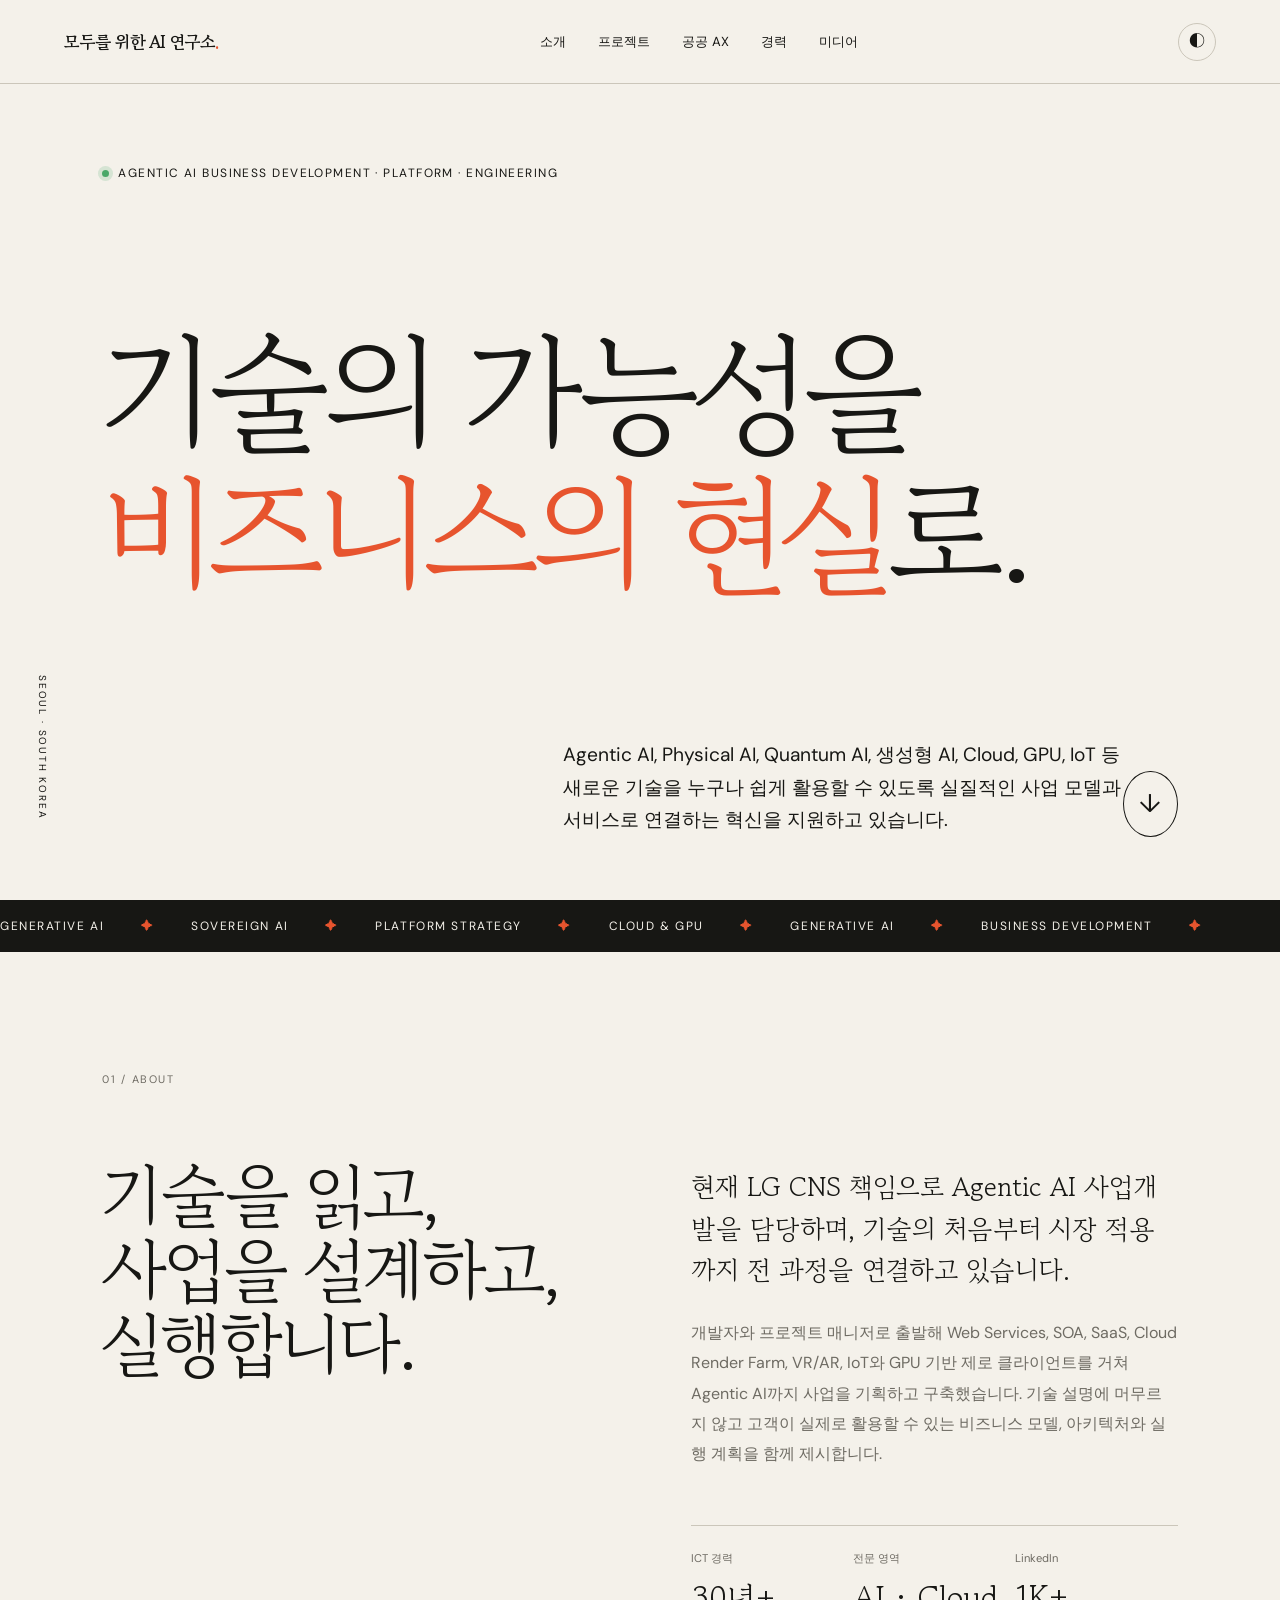
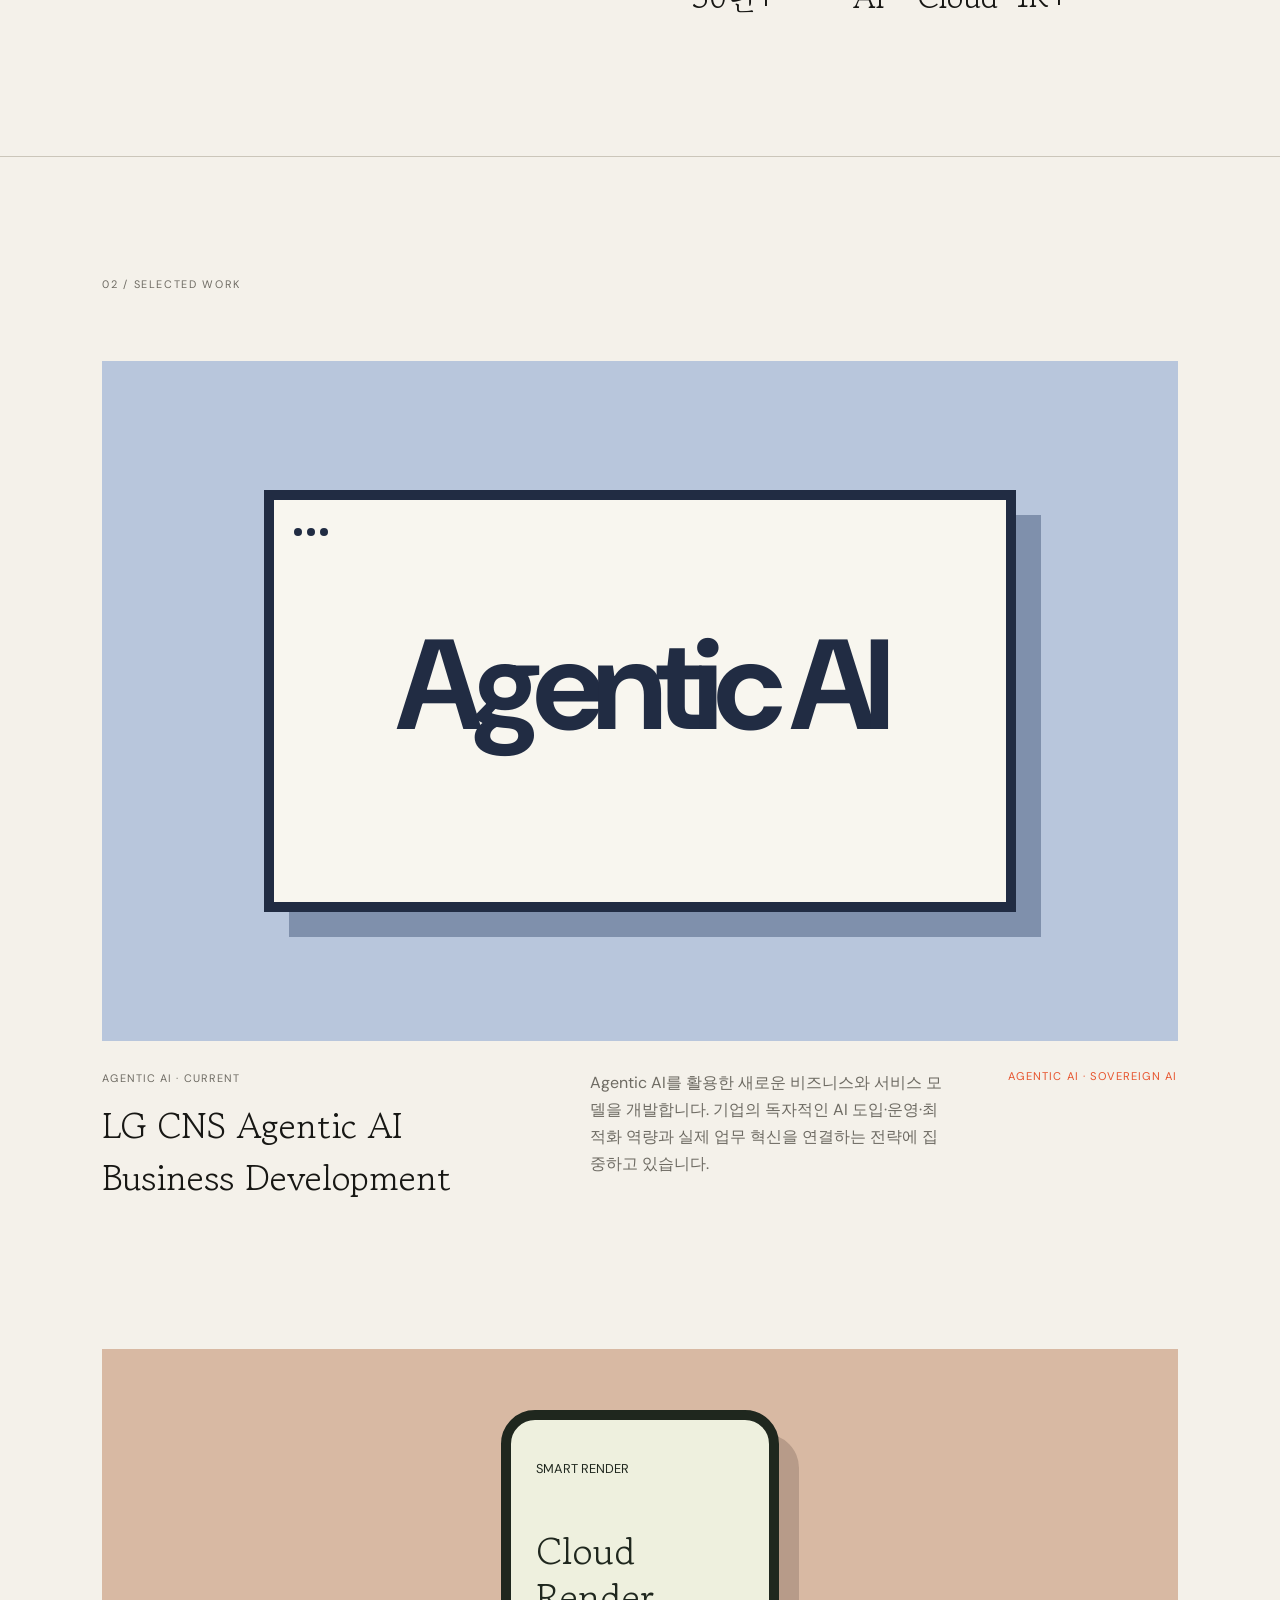
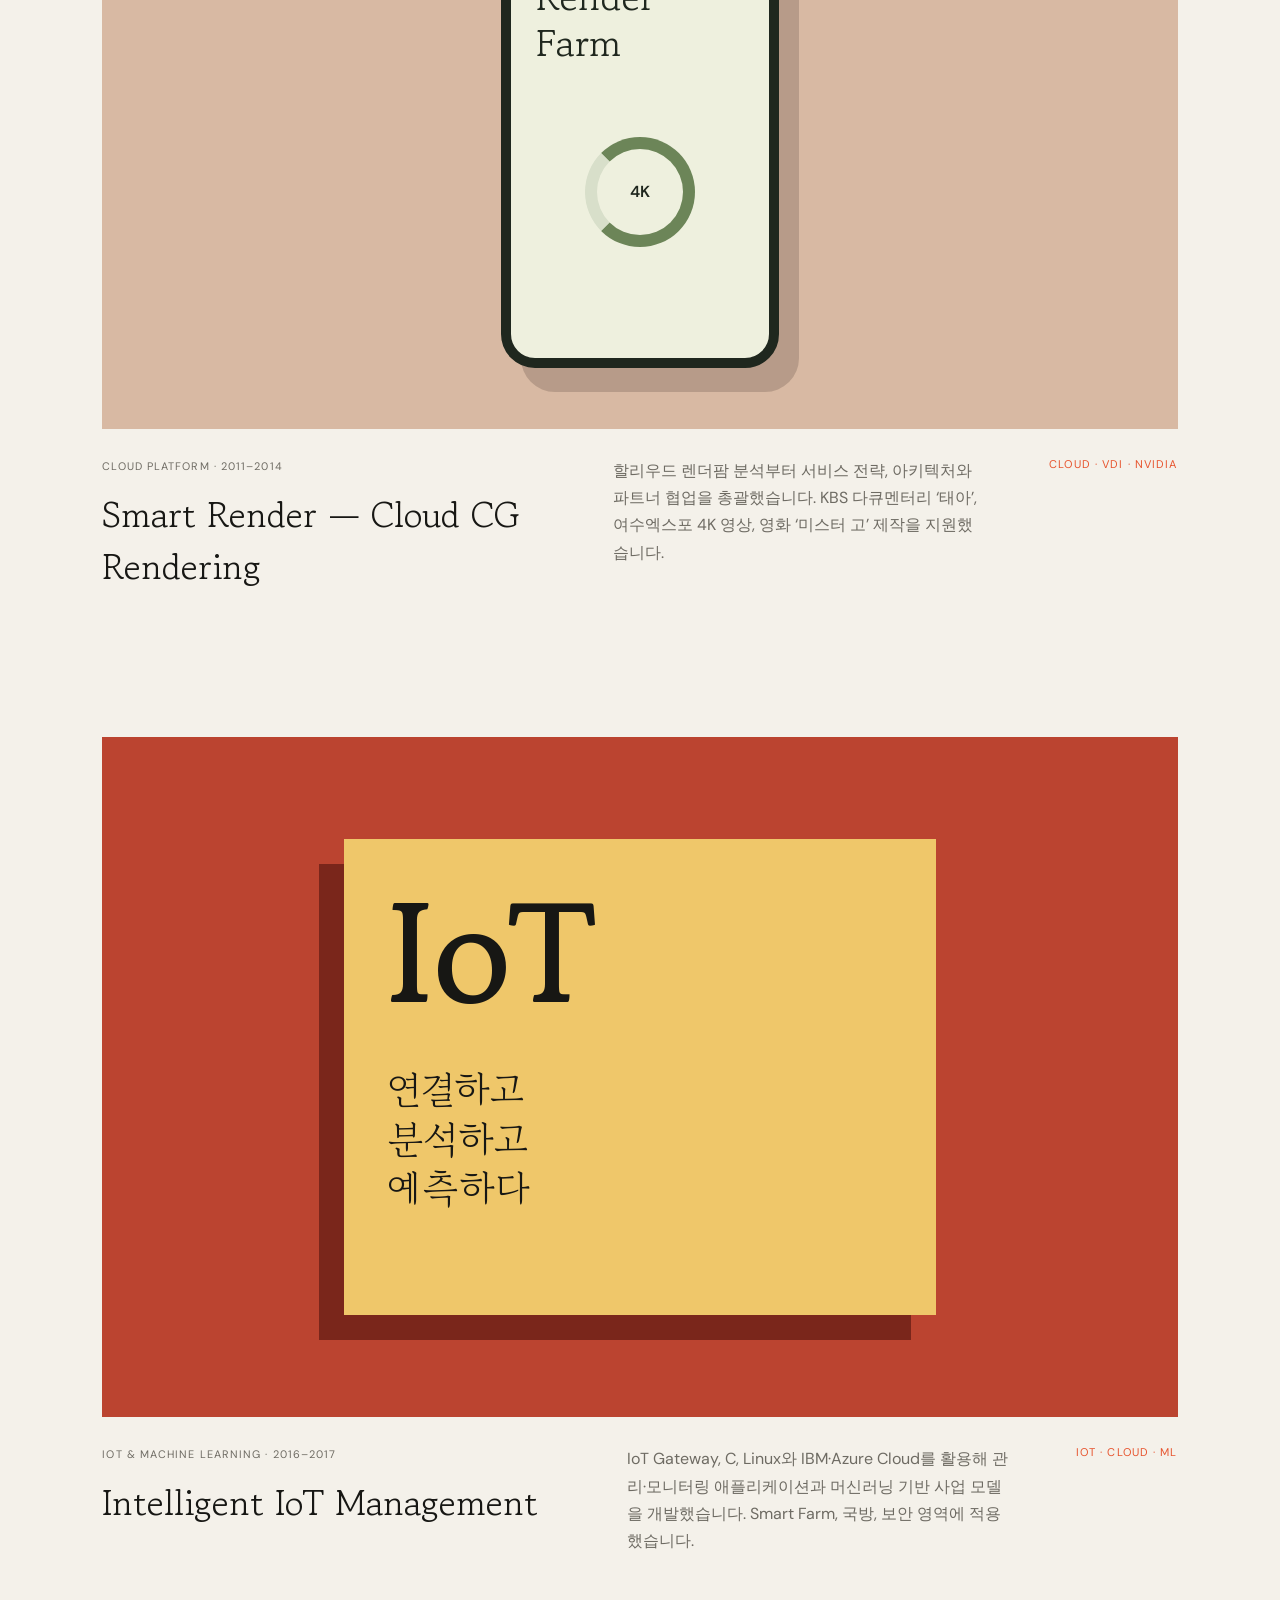
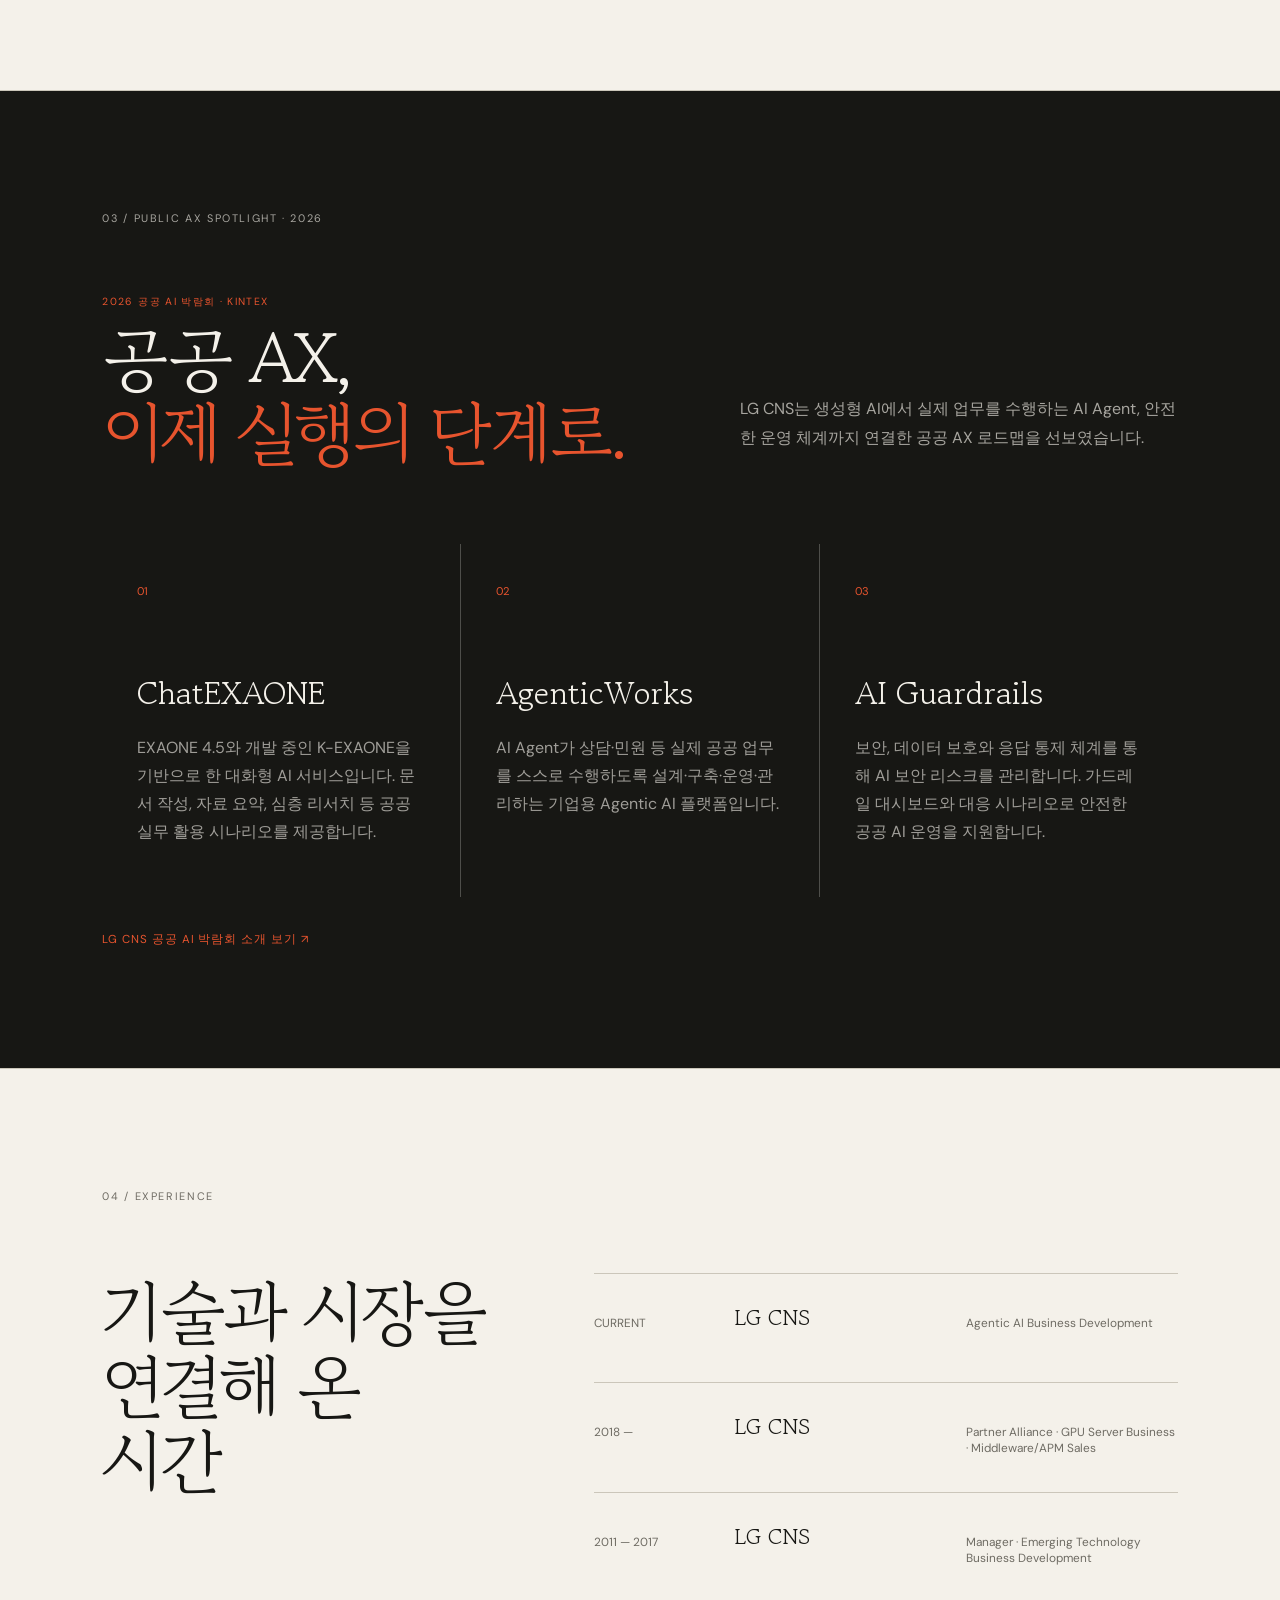
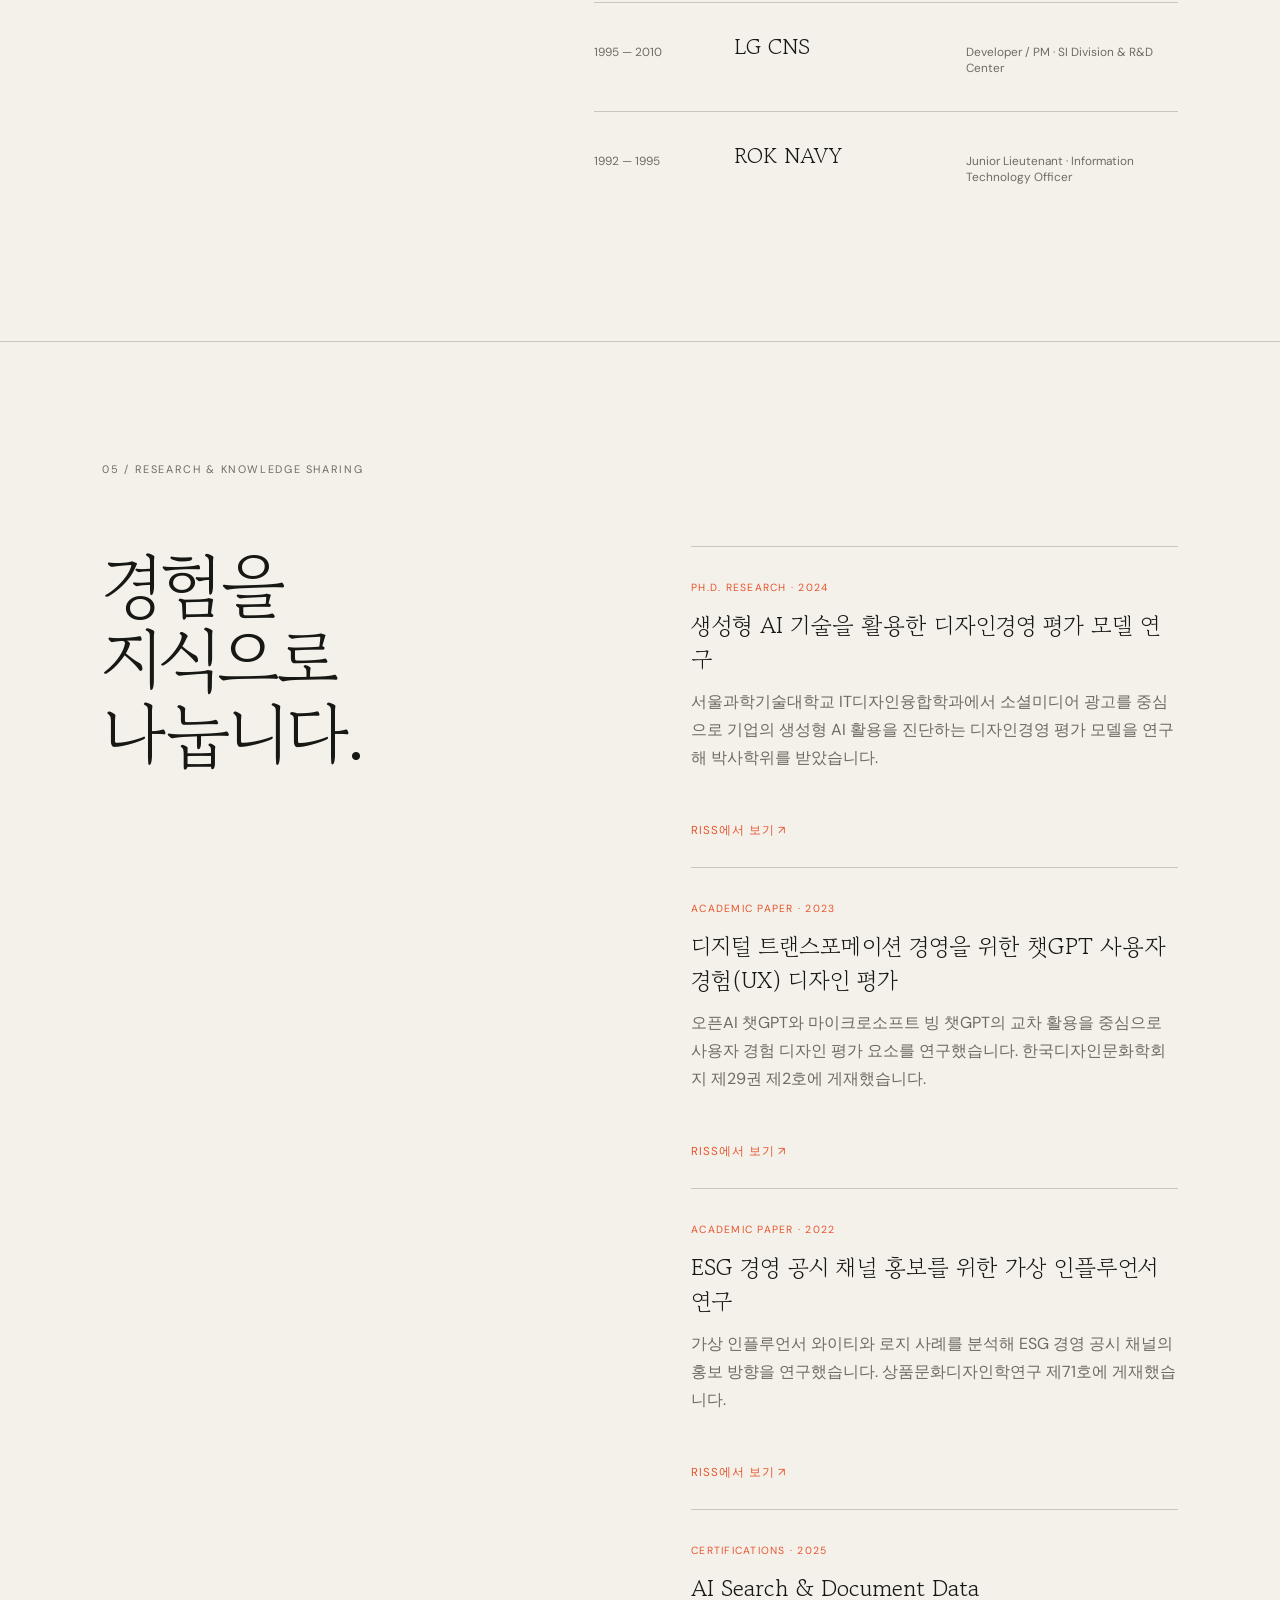
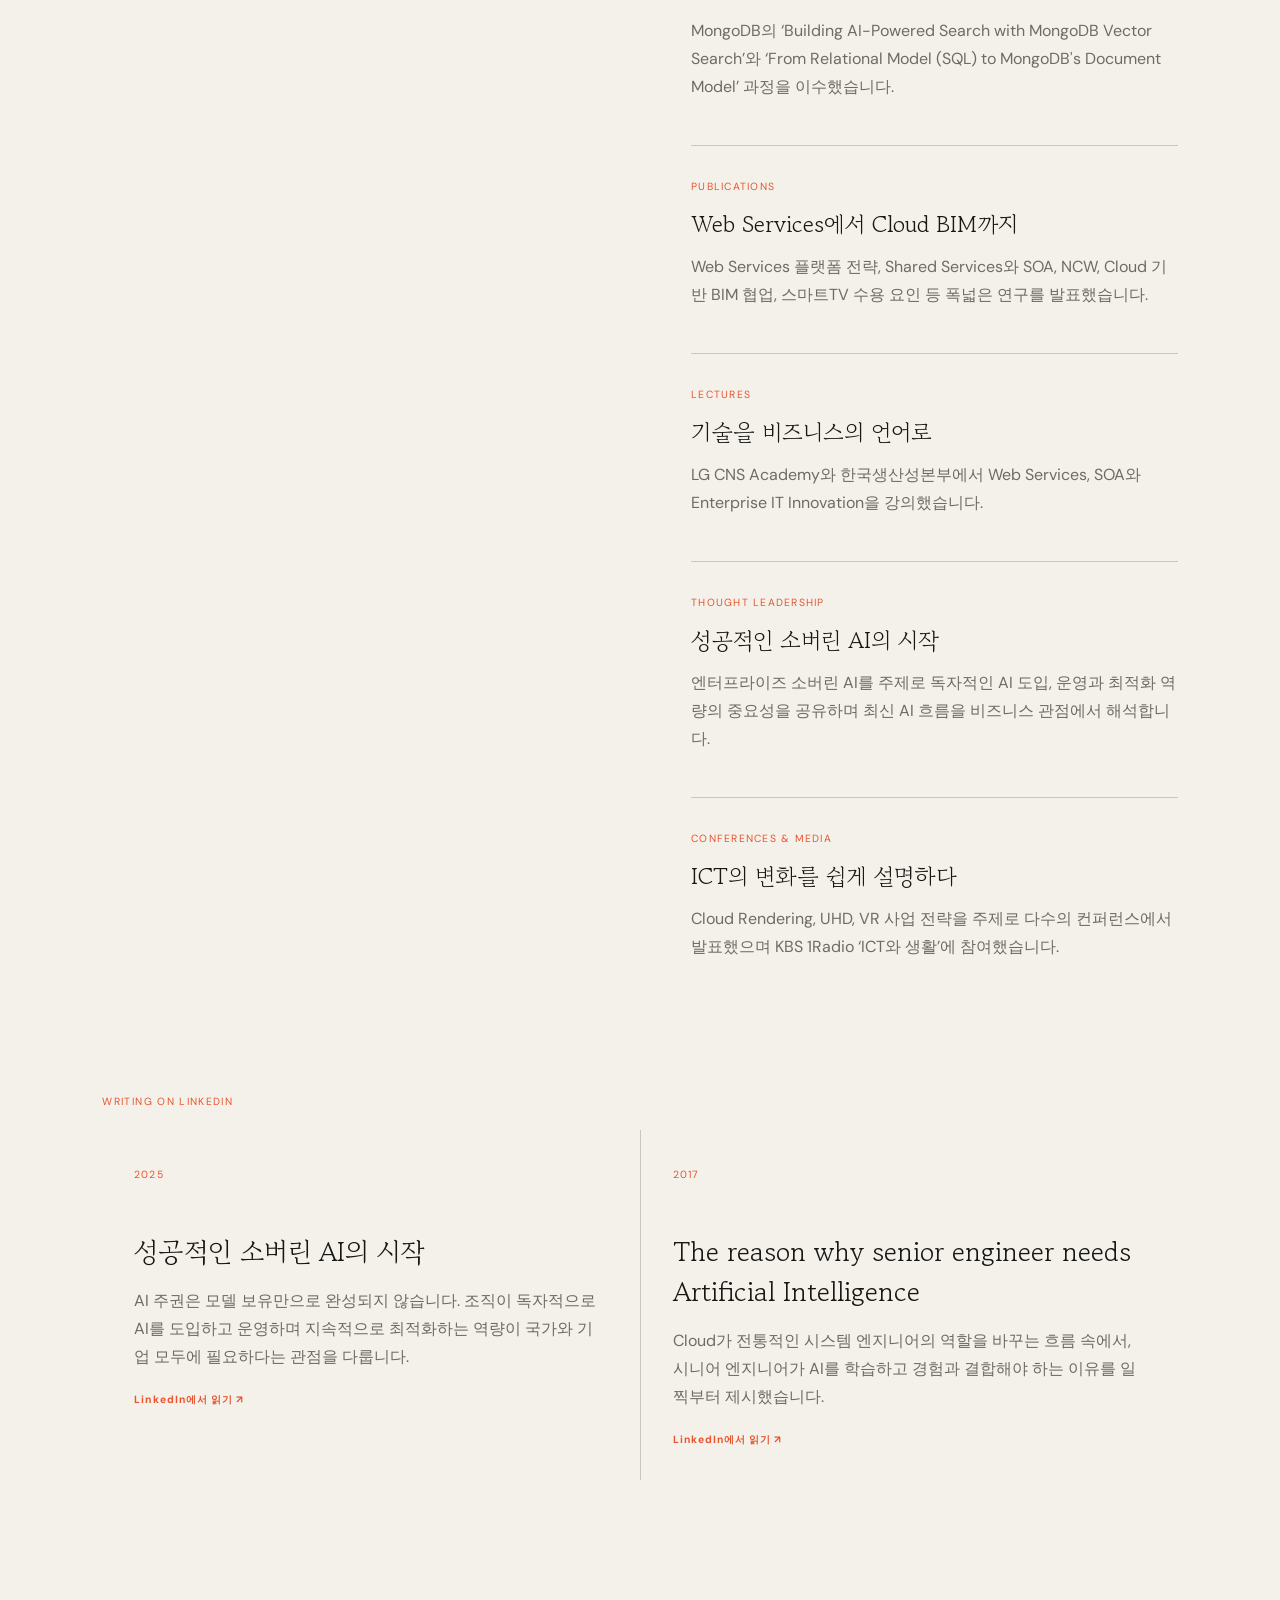
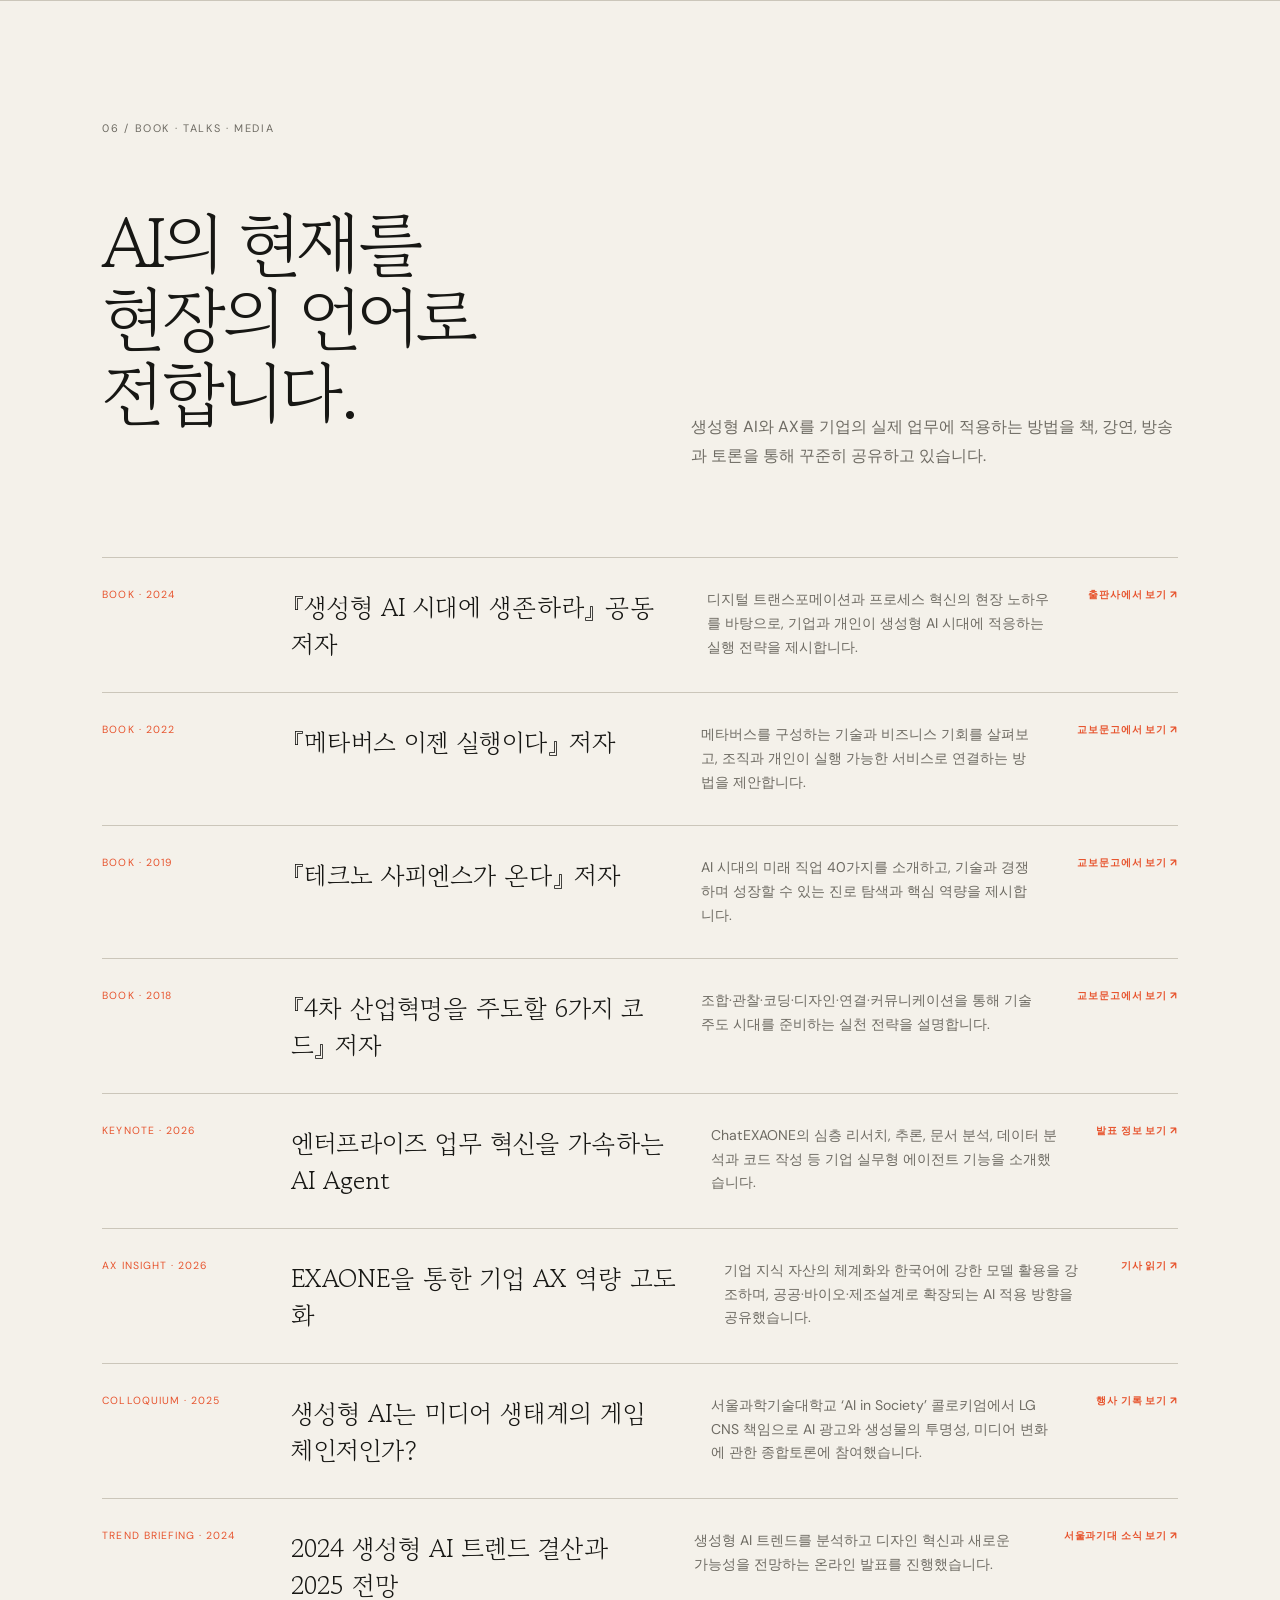
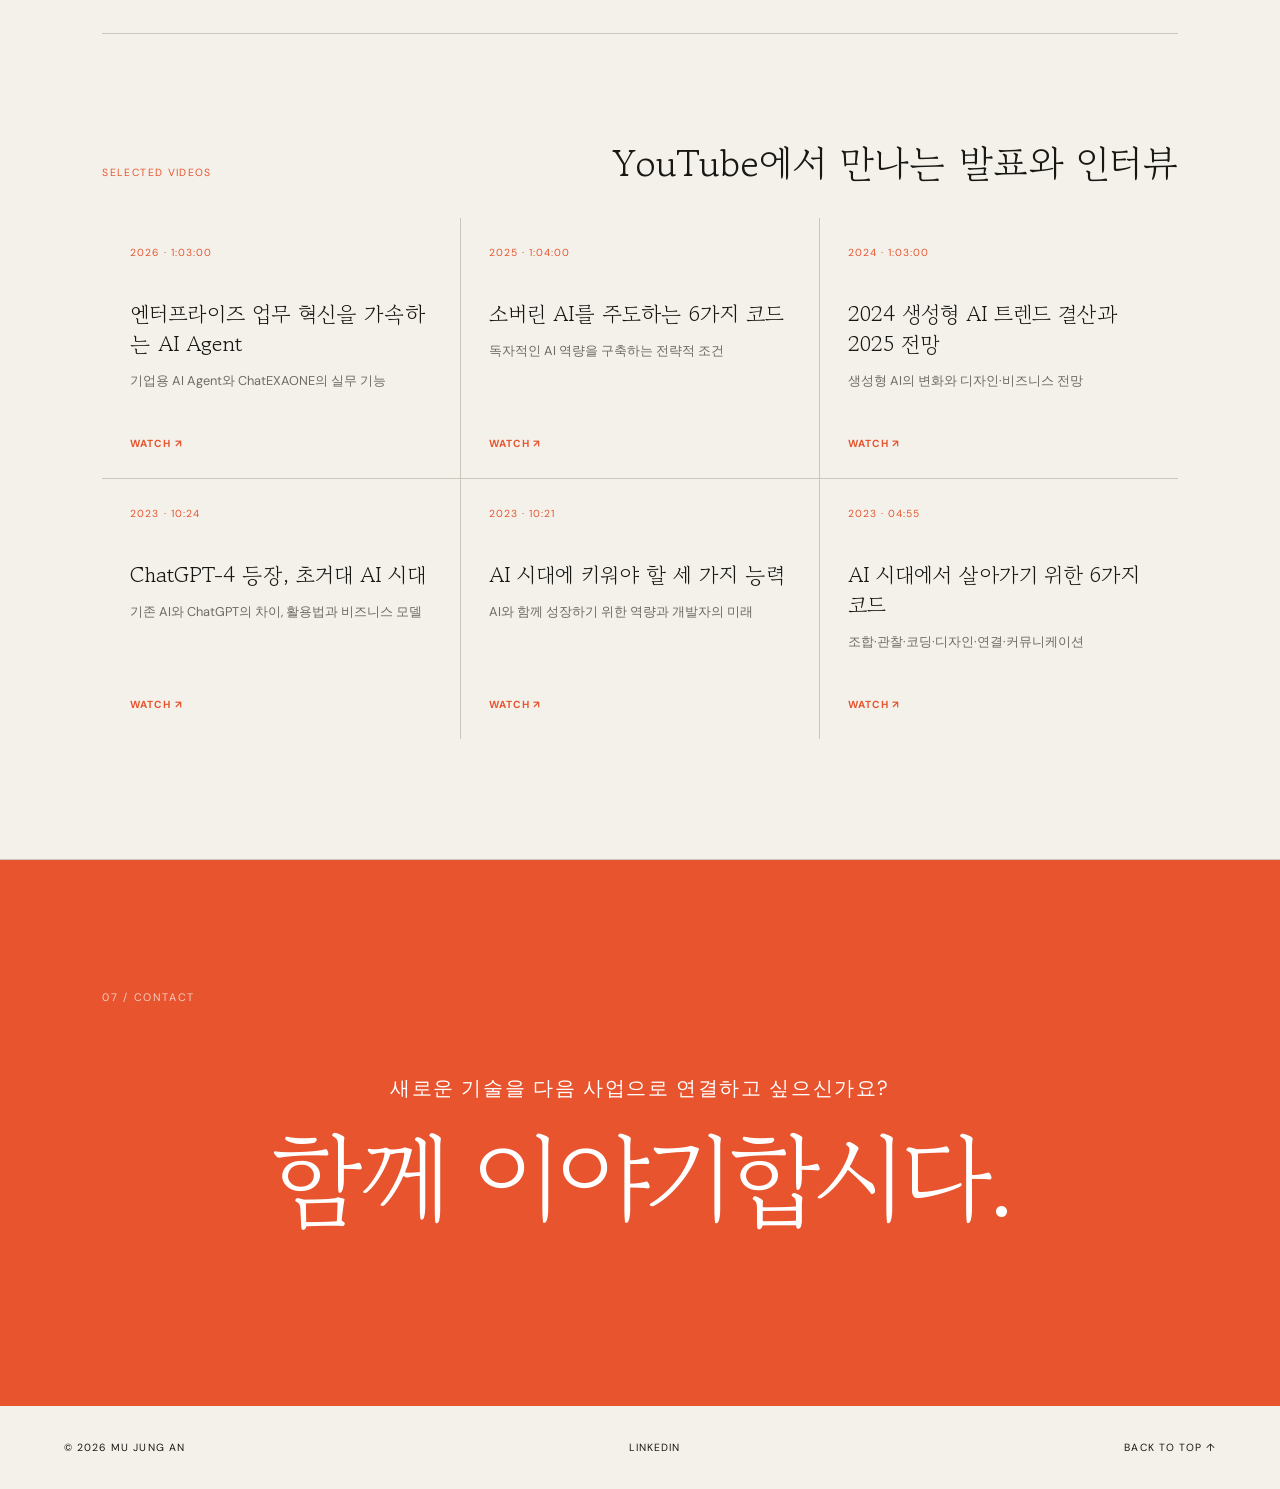
==== commit e181bd54: "Remove English portfolio version" ====
--- a/index.html
+++ b/index.html
@@ -10,7 +10,7 @@
     <link rel="preconnect" href="https://fonts.gstatic.com" crossorigin />
     <link href="https://fonts.googleapis.com/css2?family=DM+Sans:wght@400;500;600&family=Gowun+Batang:wght@400;700&display=swap" rel="stylesheet" />
     <link rel="stylesheet" href="./styles.css" />
-    <link rel="stylesheet" href="./resume.css?v=20260816-en" />
+    <link rel="stylesheet" href="./resume.css?v=20260816-research" />
     <script src="./script.js" defer></script>
   </head>
   <body>
@@ -19,7 +19,7 @@
       <nav aria-label="주요 메뉴">
         <a href="#about">소개</a><a href="#work">프로젝트</a><a href="#public-ai">공공 AX</a><a href="#experience">경력</a><a href="#media">미디어</a>
       </nav>
-      <div class="header-actions"><div class="language-switch" aria-label="언어 선택"><a href="./index.html?lang=ko" aria-current="page">KO</a><span>/</span><a href="./en.html?lang=en" lang="en">EN</a></div><button class="theme-button" type="button" aria-label="색상 모드 변경" title="색상 모드 변경"><span aria-hidden="true">◐</span></button></div>
+      <button class="theme-button" type="button" aria-label="색상 모드 변경" title="색상 모드 변경"><span aria-hidden="true">◐</span></button>
     </header>
 
     <main id="top">
--- a/resume.css
+++ b/resume.css
@@ -27,11 +27,6 @@
 
 .mini-label { color: var(--accent); font-size: .65rem; letter-spacing: .13em; }
 .site-header .logo { font-size: clamp(.9rem, 1.35vw, 1.2rem); letter-spacing: -.04em; }
-.header-actions { display: flex; align-items: center; gap: 18px; }
-.language-switch { display: flex; align-items: center; gap: 7px; font-size: .68rem; letter-spacing: .1em; }
-.language-switch a { color: var(--muted); }
-.language-switch a[aria-current="page"] { color: var(--accent); font-weight: 600; }
-.language-switch span { color: var(--line); }
 .hero h1 em { display: inline-block; margin-top: .18em; }
 .contact > p:not(.eyebrow) { font-size: clamp(1.05rem, 1.6vw, 1.35rem); }
 .public-ai { background: var(--ink); color: var(--paper); }
@@ -77,8 +72,6 @@
   body { overflow-wrap: break-word; }
   .source-note { margin: 28px 0 0; }
   .site-header .logo { font-size: .9rem; }
-  .header-actions { gap: 10px; }
-  .language-switch { gap: 4px; font-size: .62rem; }
   .hero { min-height: auto; padding-top: clamp(3.5rem, 12vw, 5rem); gap: clamp(3rem, 12vw, 5rem); }
   .hero-kicker { max-width: 18rem; line-height: 1.55; }
   .hero h1 { font-size: clamp(2.35rem, 10vw, 2.8rem); line-height: 1.12; letter-spacing: -.07em; word-break: keep-all; }
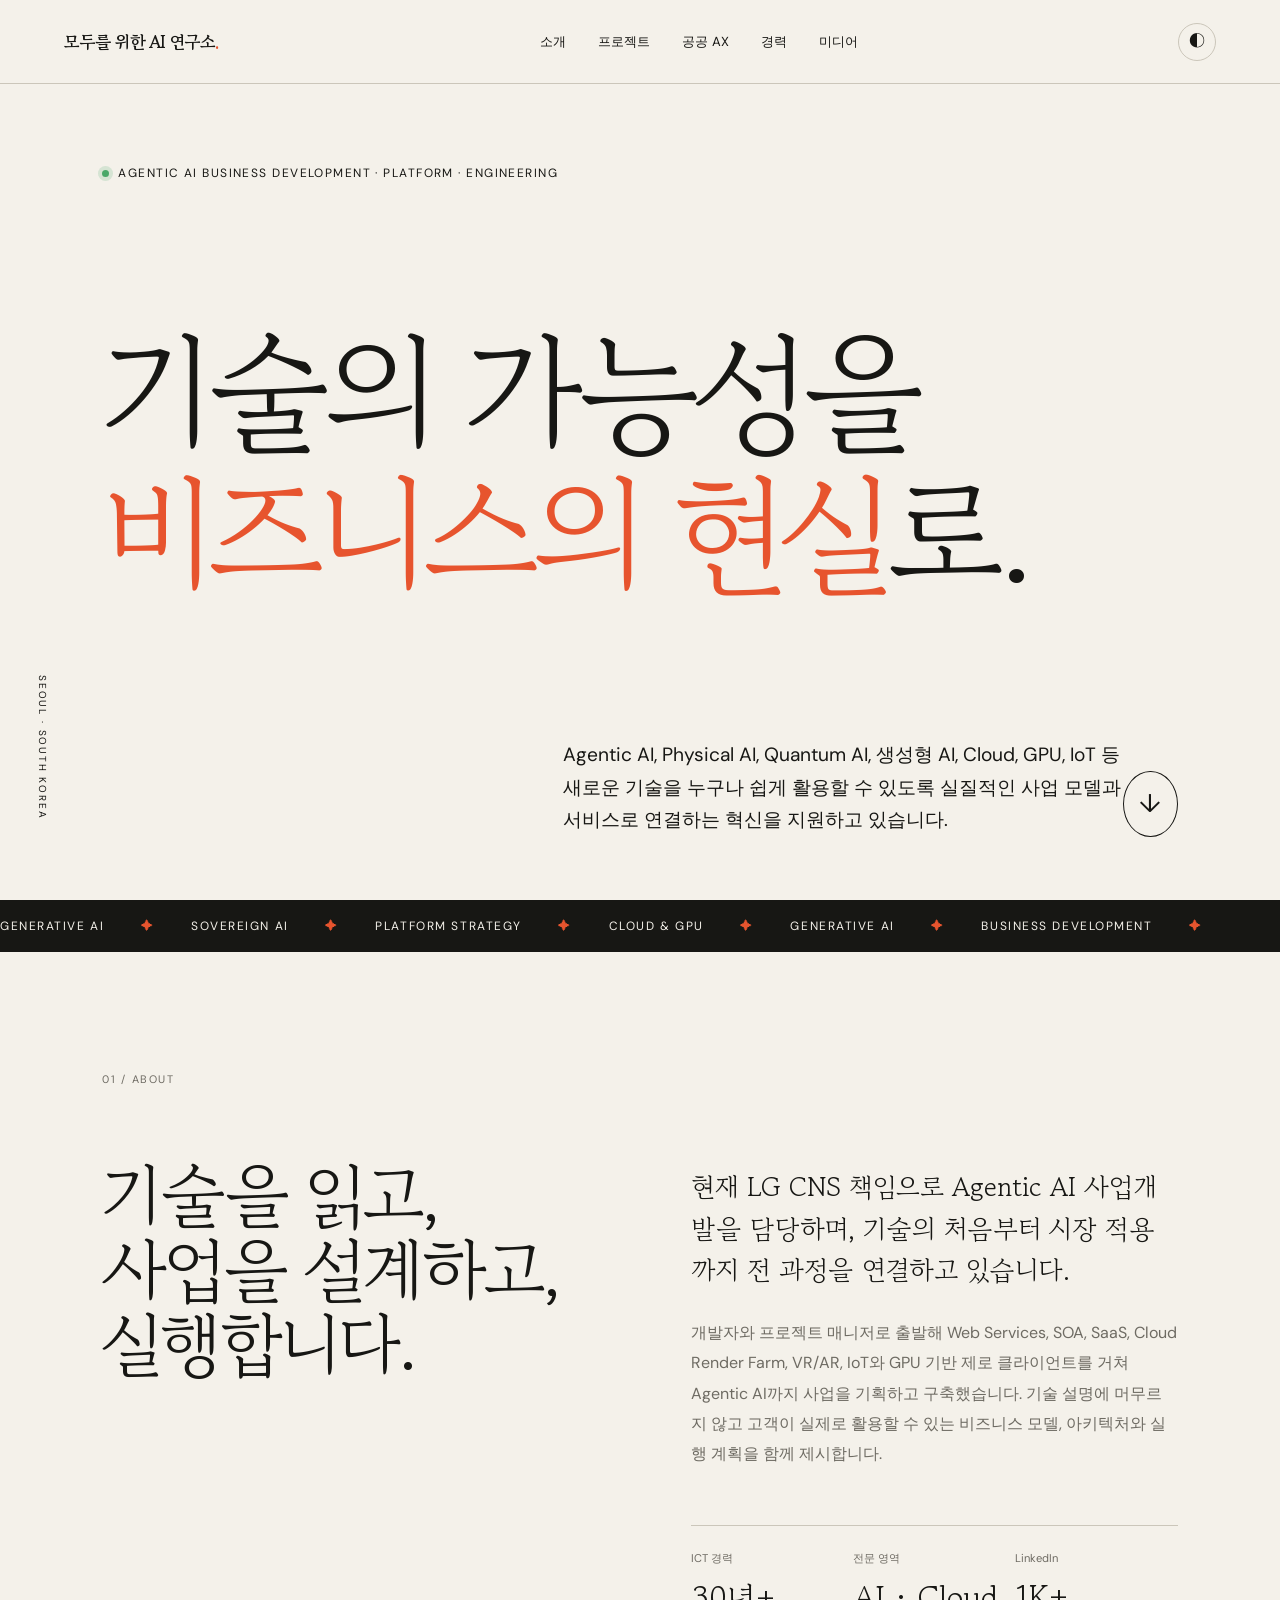
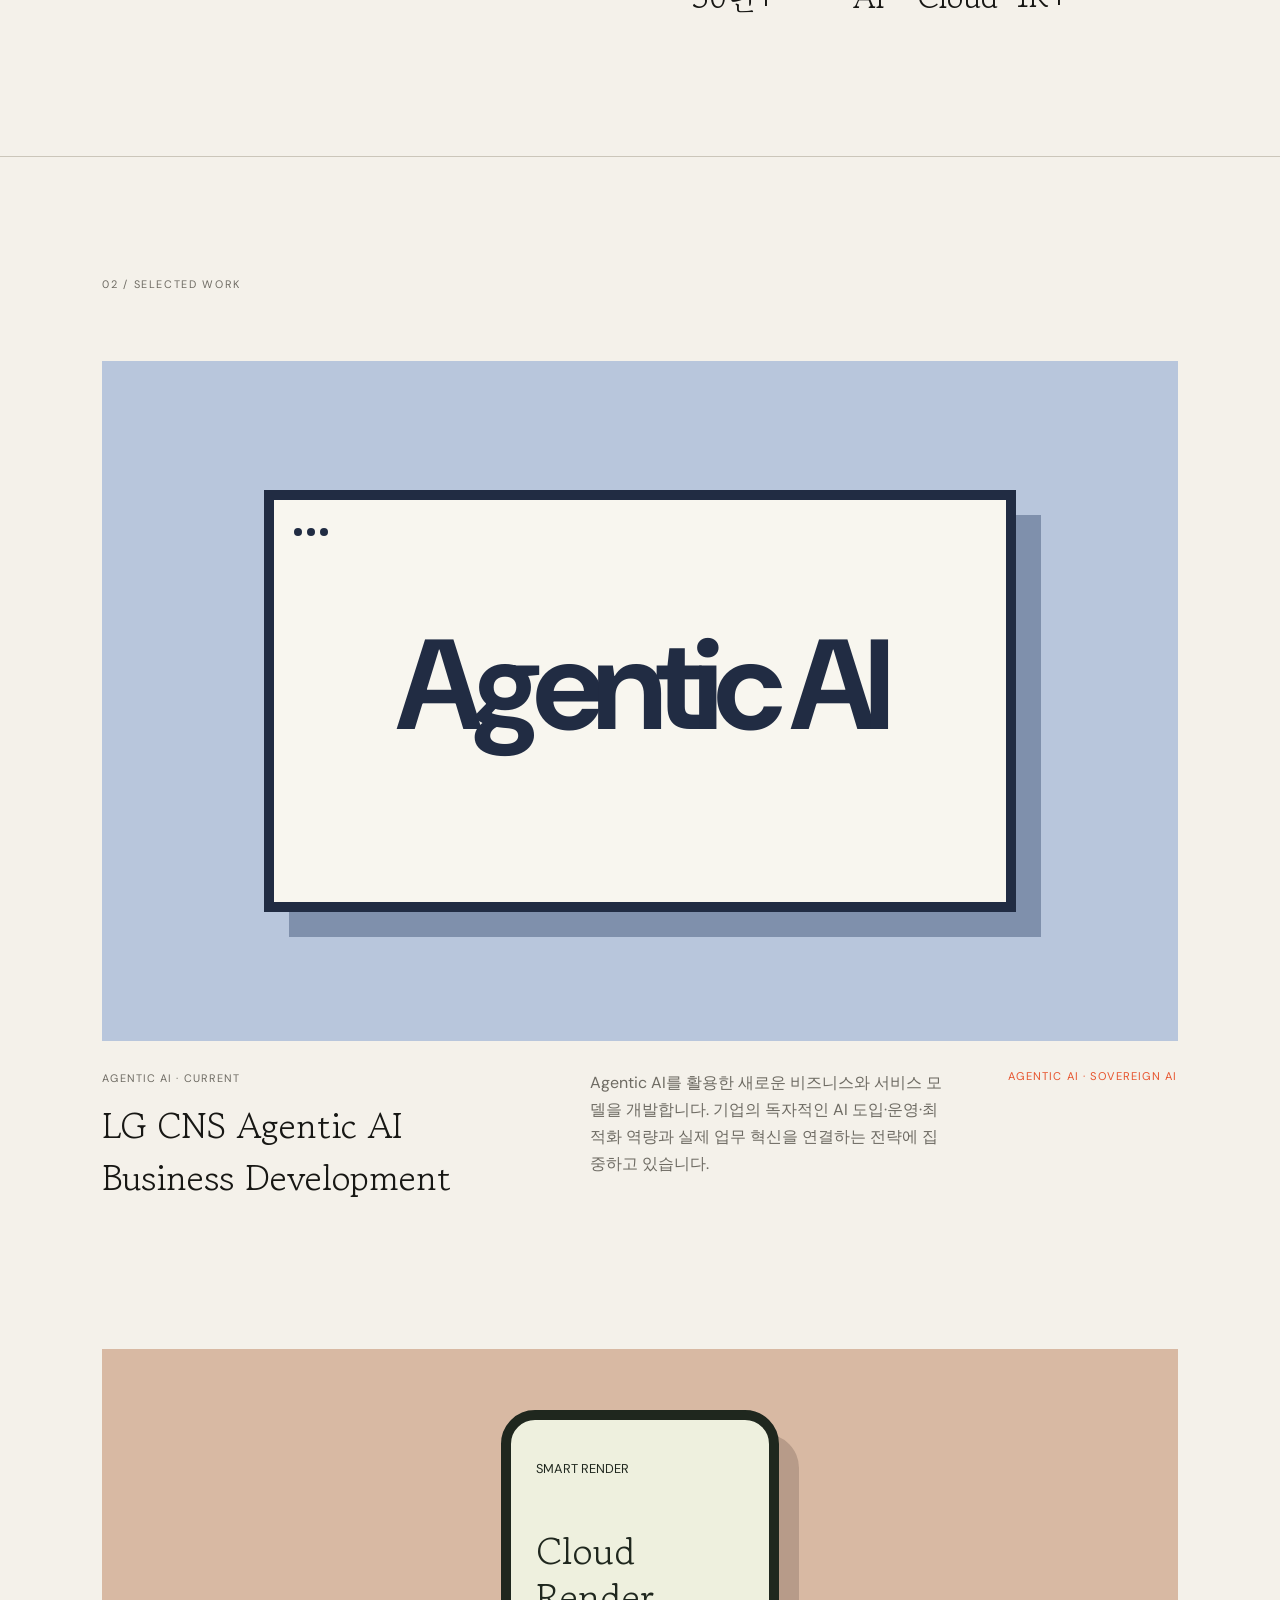
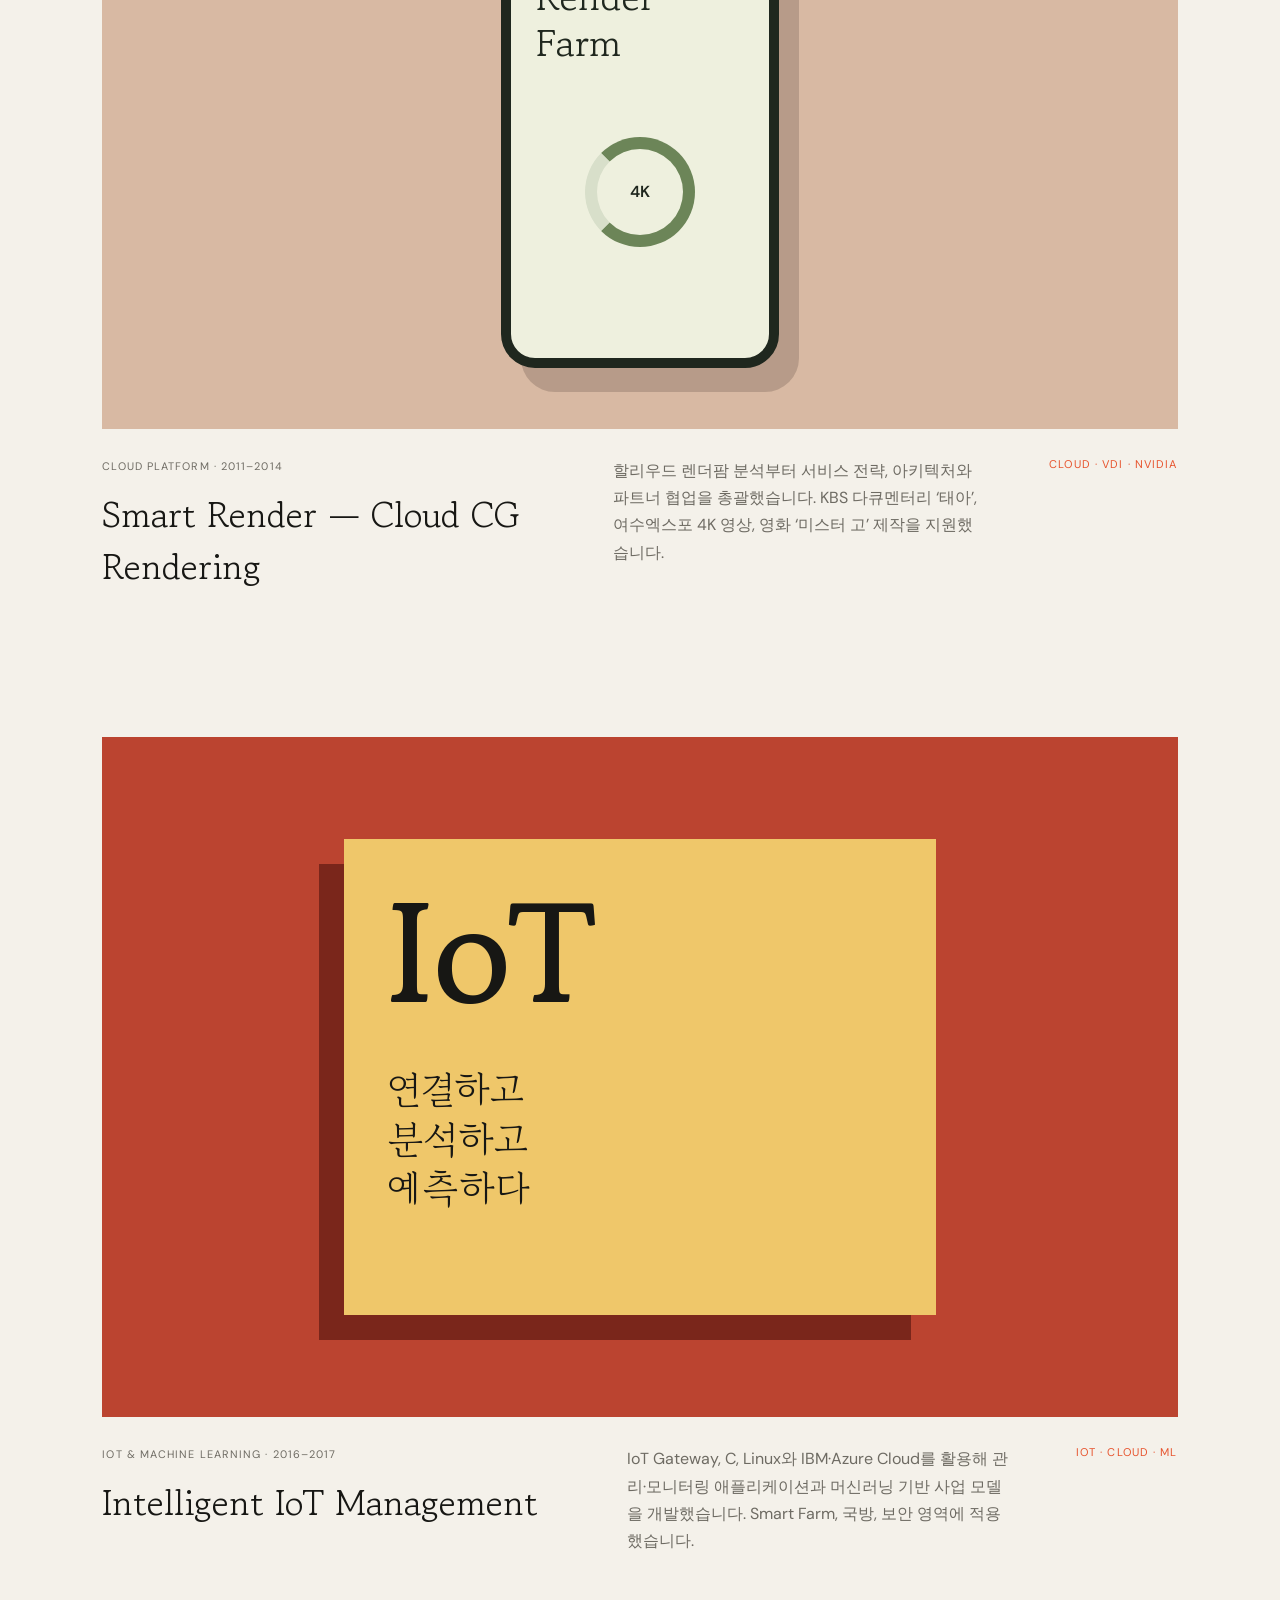
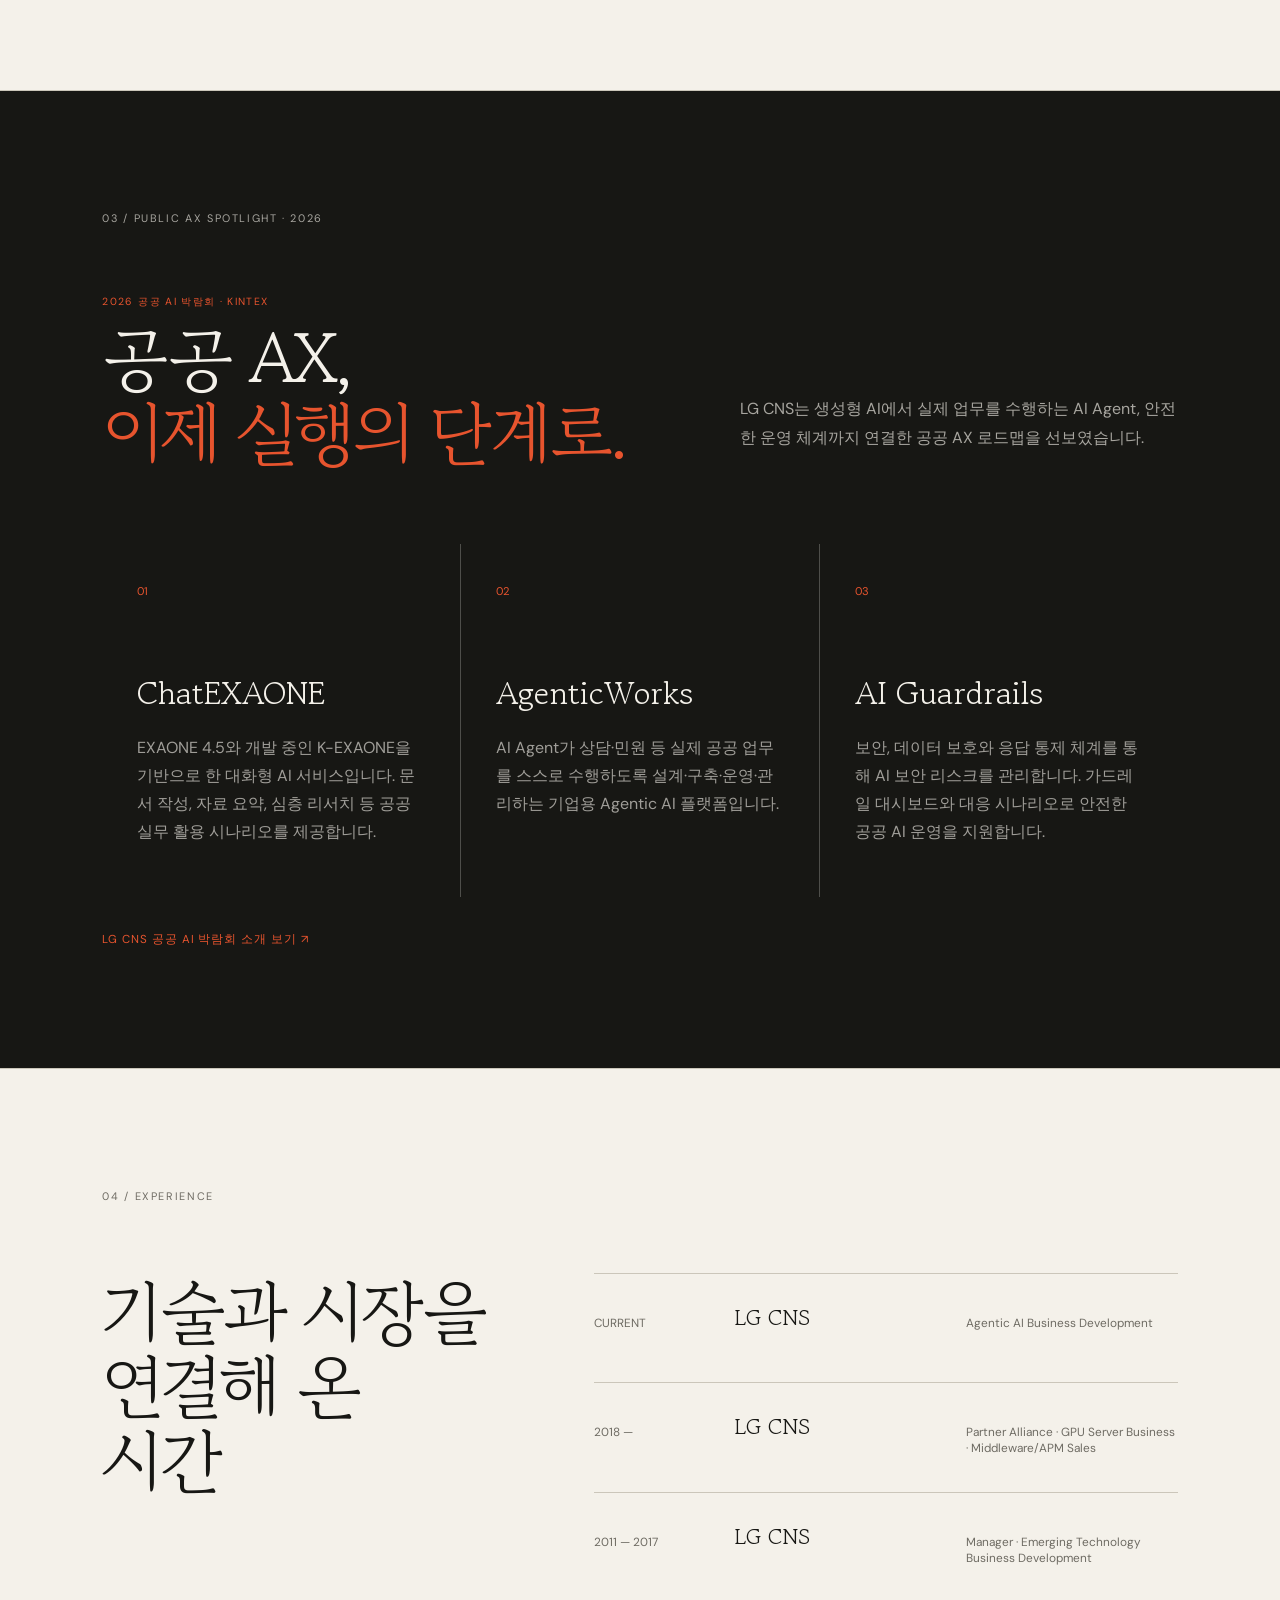
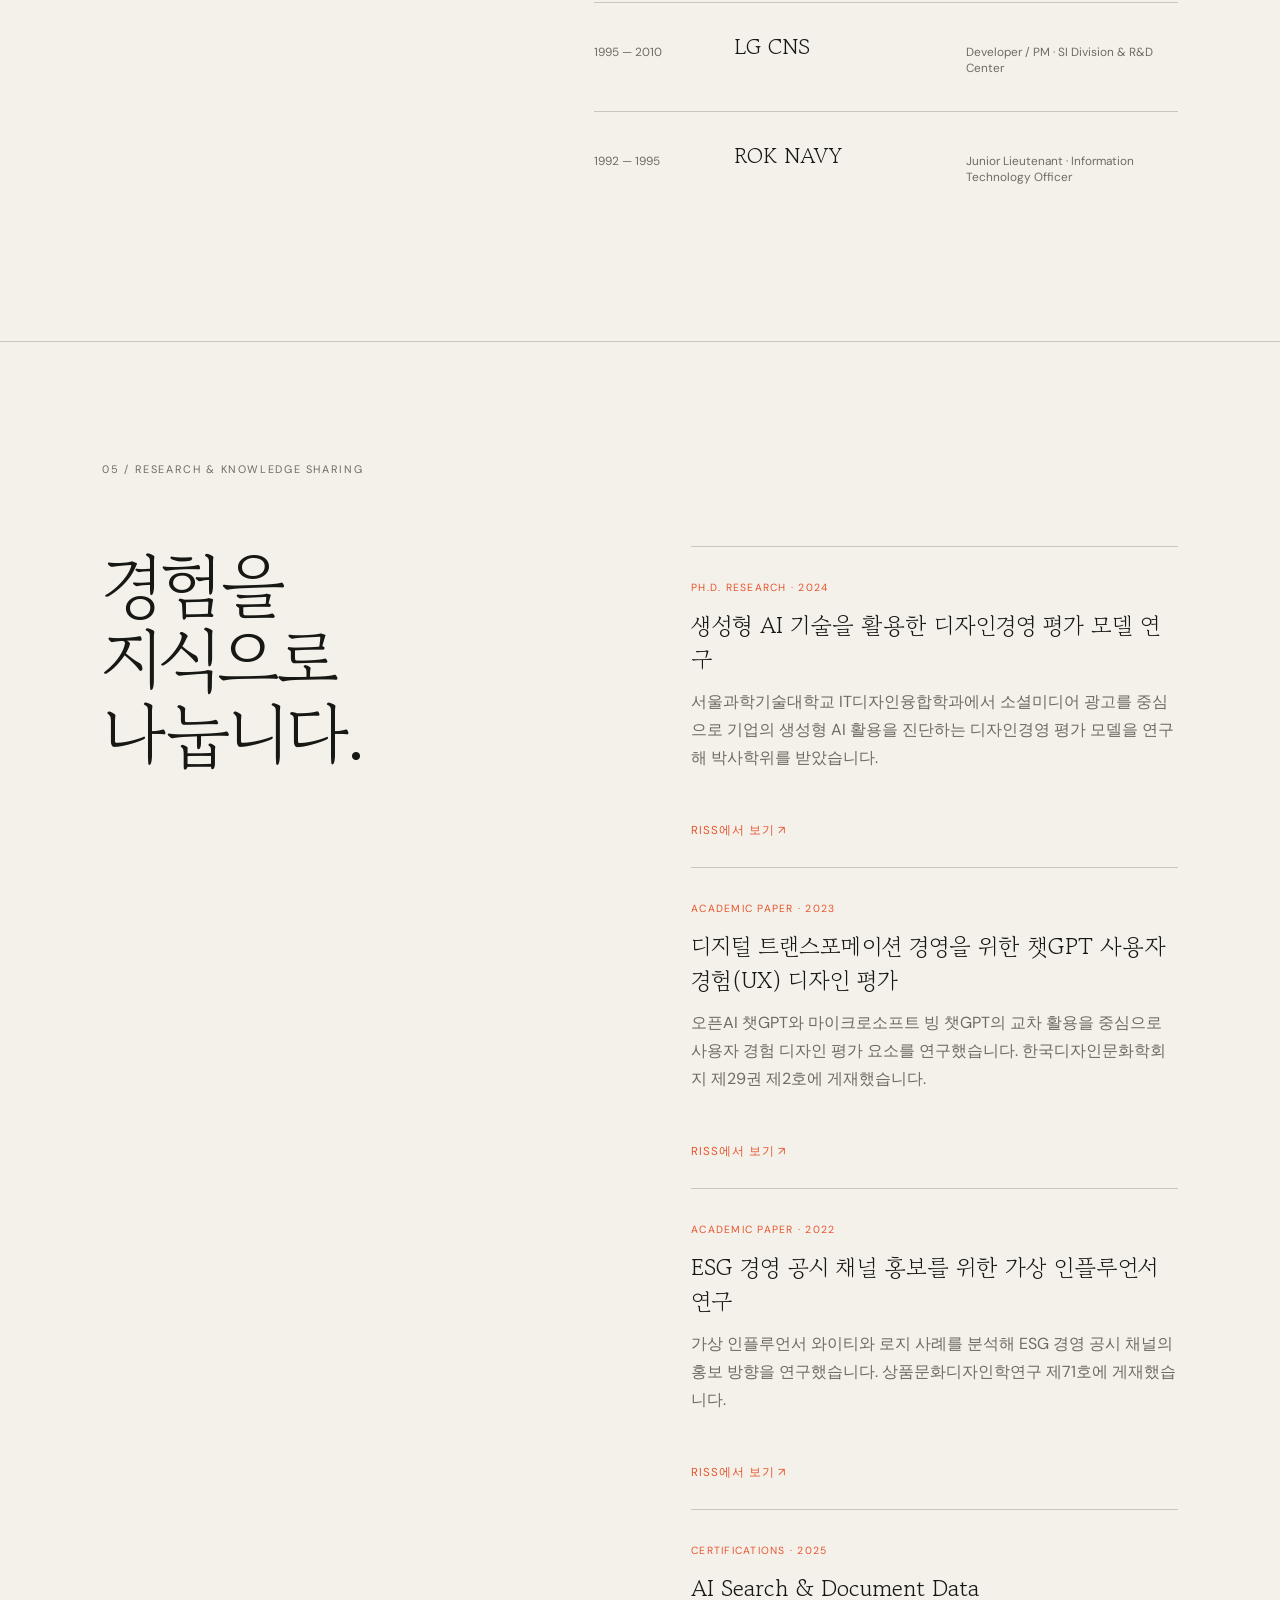
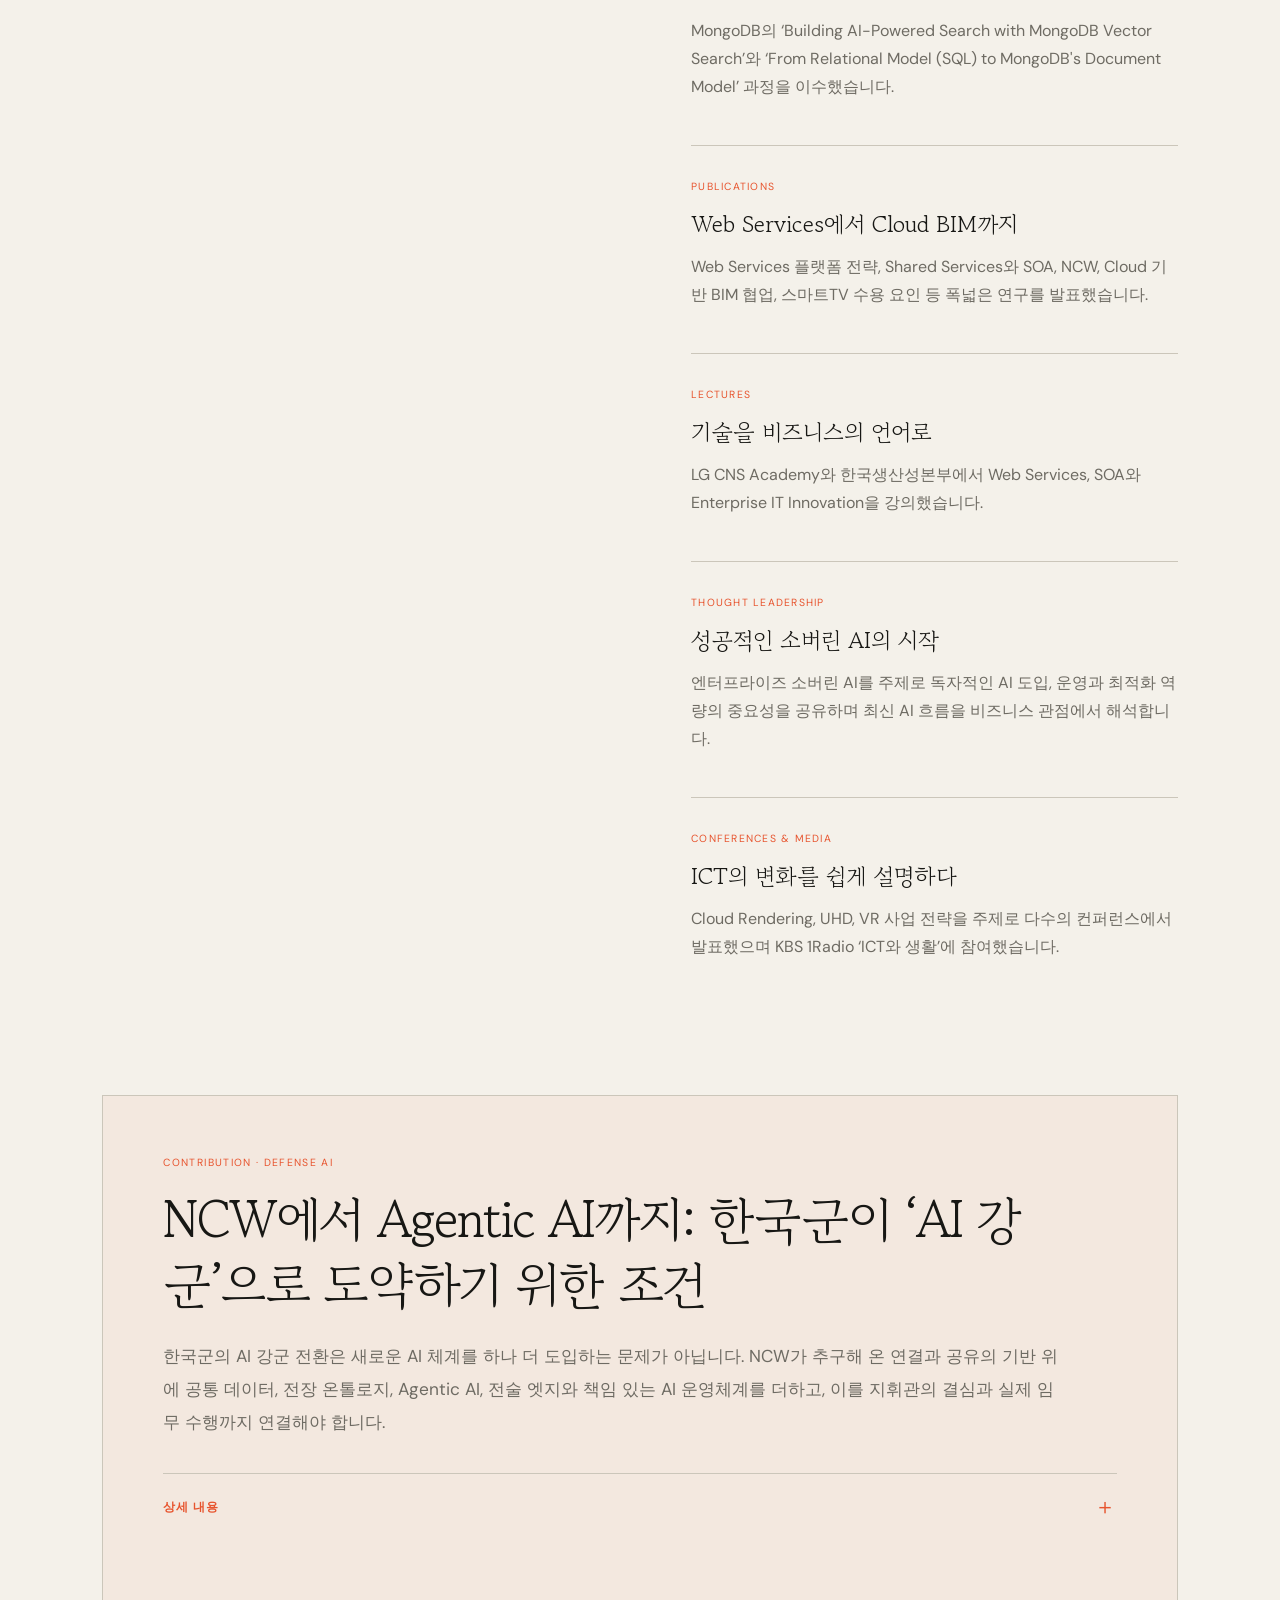
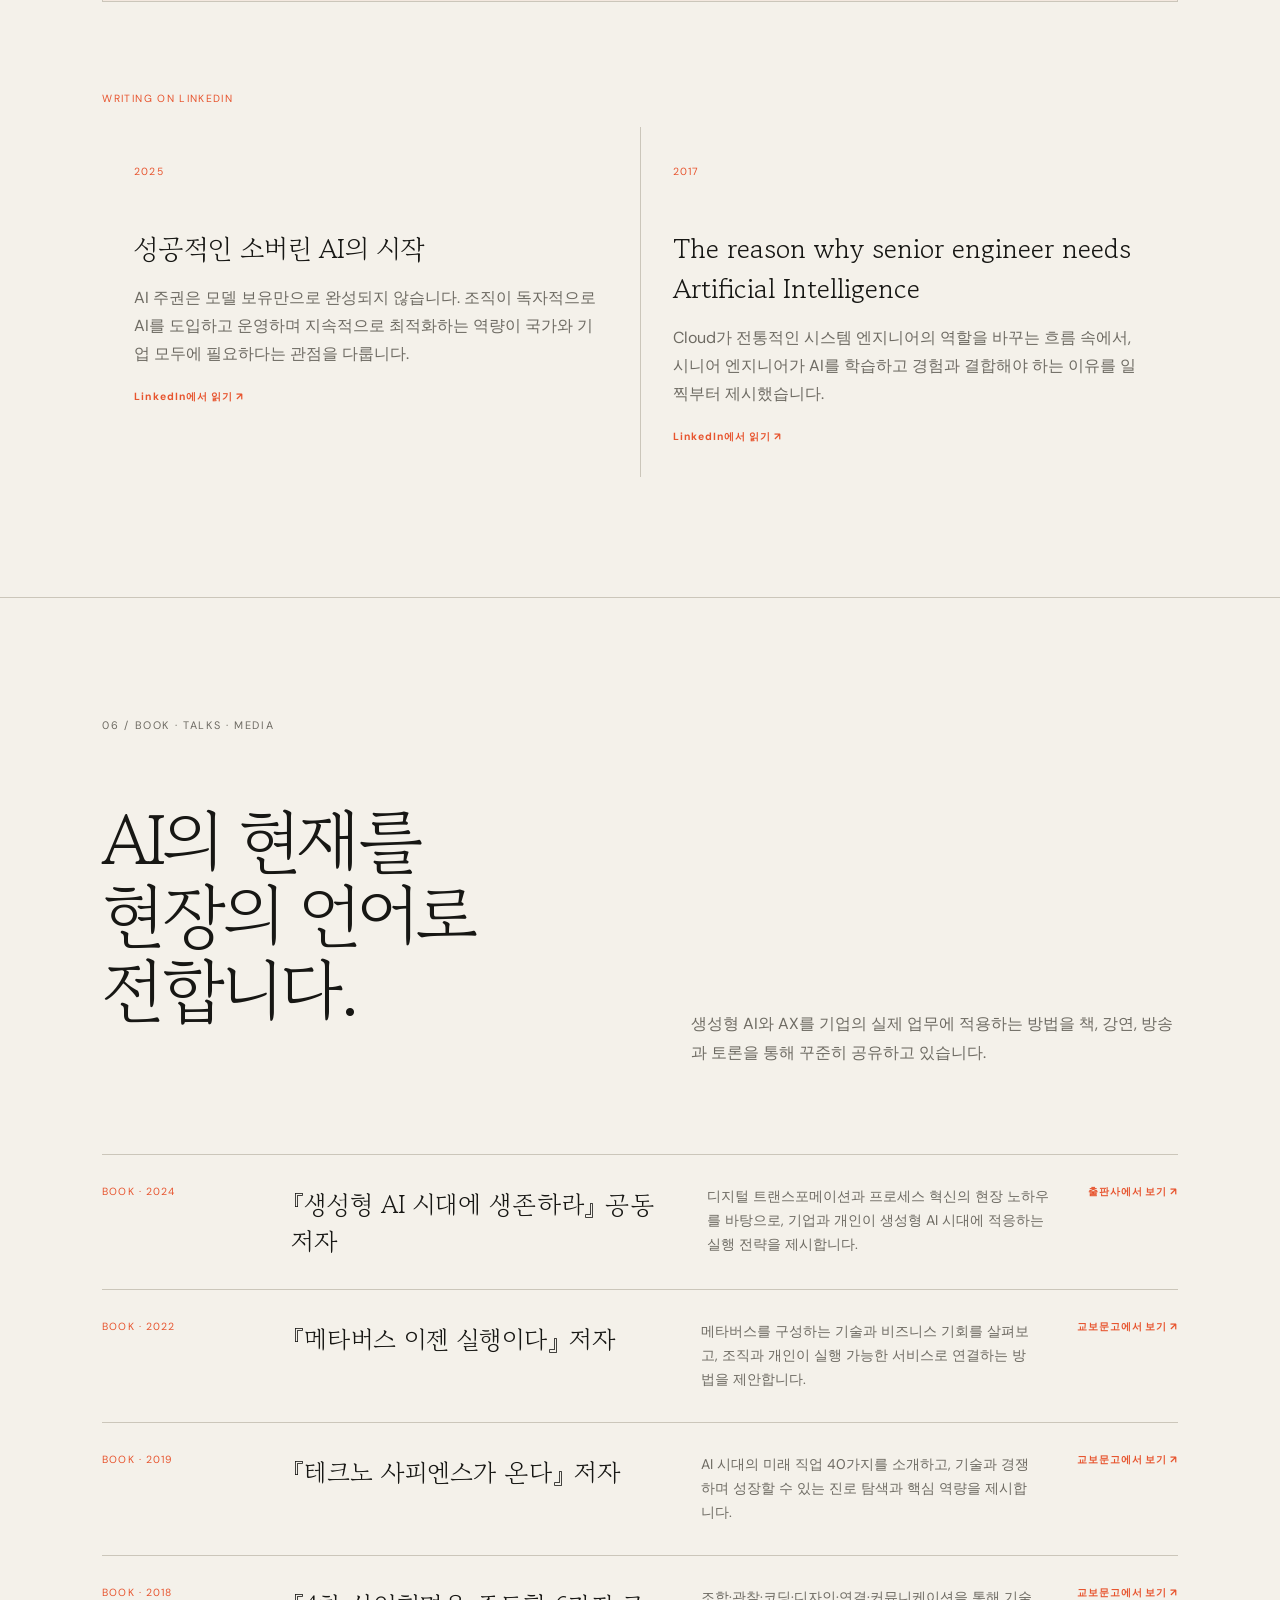
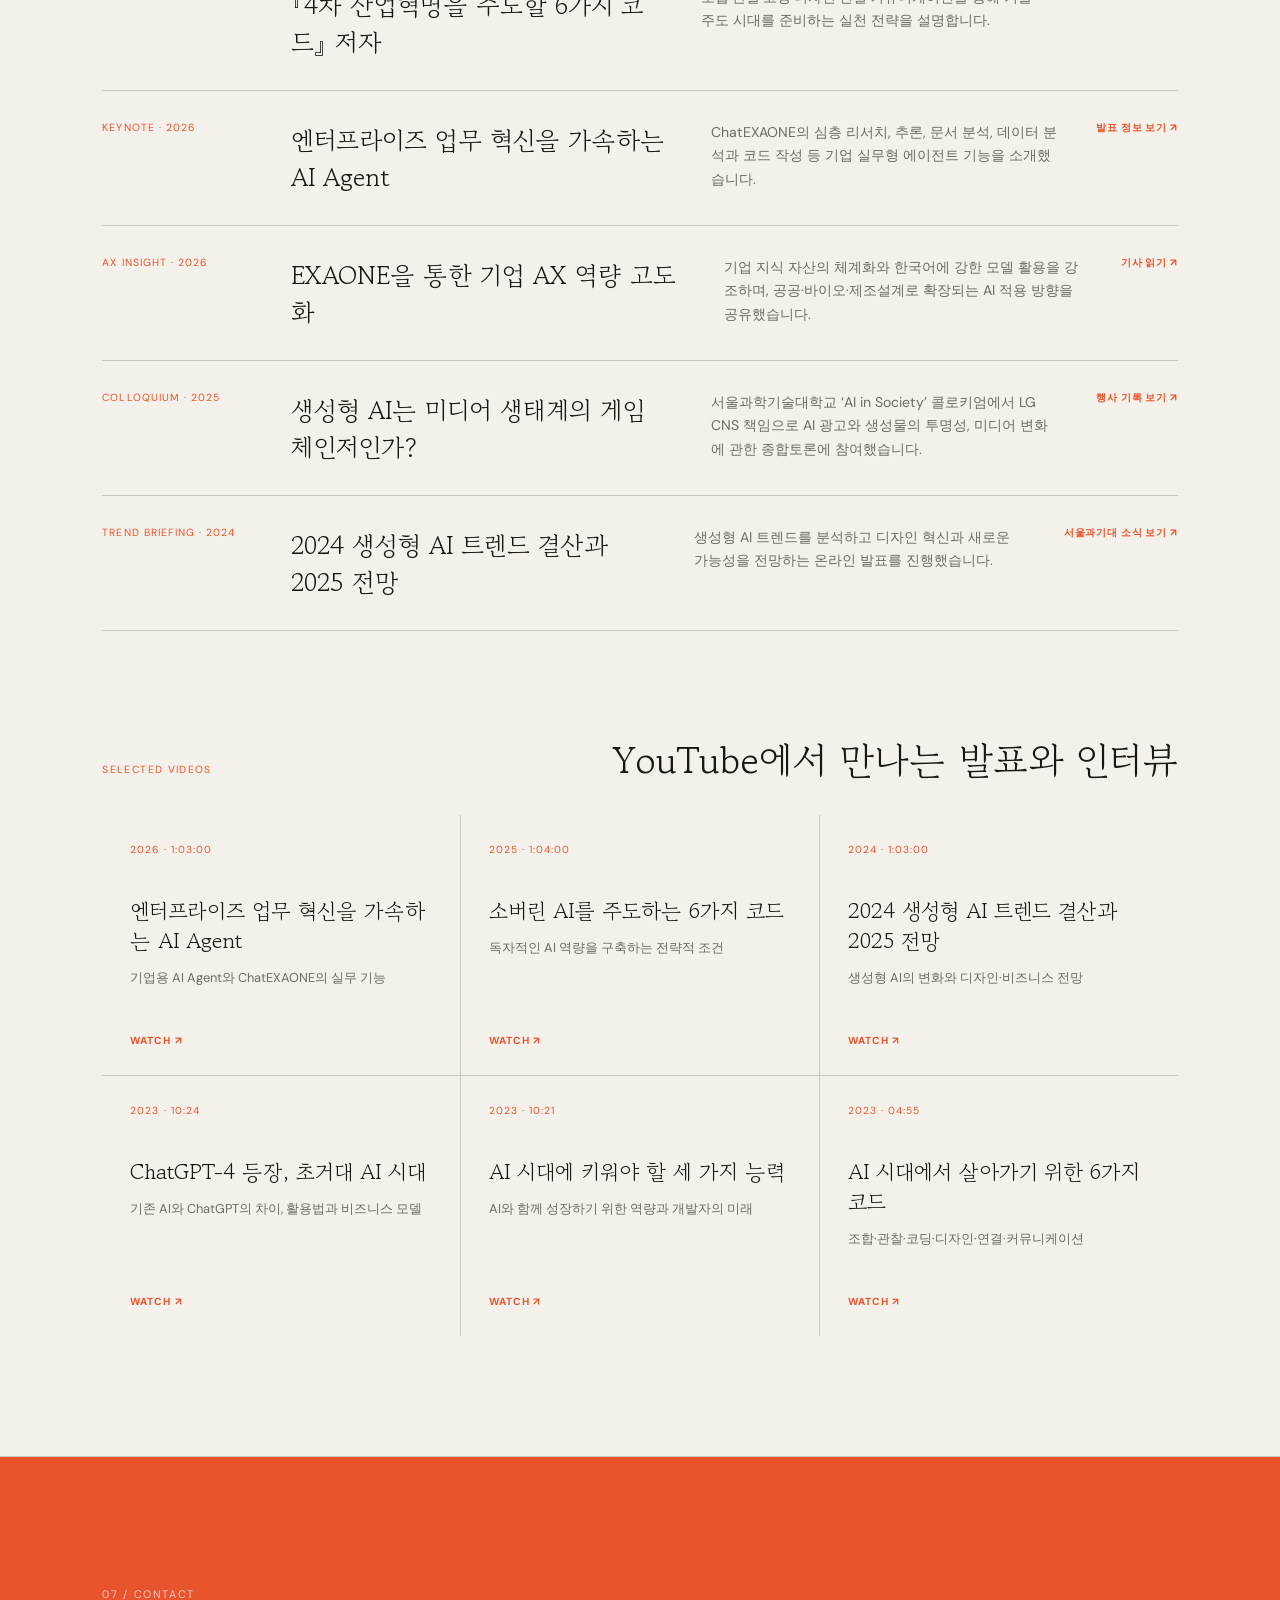
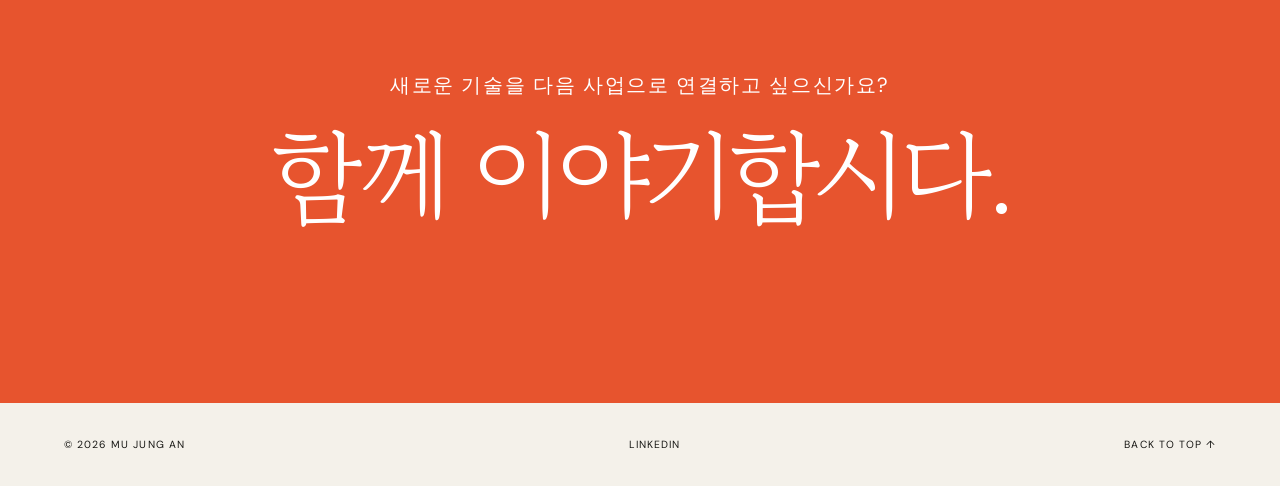
==== commit 4e89ccd0: "Add NCW and defense AI contribution" ====
--- a/index.html
+++ b/index.html
@@ -10,8 +10,9 @@
     <link rel="preconnect" href="https://fonts.gstatic.com" crossorigin />
     <link href="https://fonts.googleapis.com/css2?family=DM+Sans:wght@400;500;600&family=Gowun+Batang:wght@400;700&display=swap" rel="stylesheet" />
     <link rel="stylesheet" href="./styles.css" />
-    <link rel="stylesheet" href="./resume.css?v=20260816-research" />
-    <script src="./script.js" defer></script>
+    <link rel="stylesheet" href="./resume.css?v=20260817-ncw" />
+    <script>try { localStorage.removeItem('portfolio-language'); } catch (error) { /* Storage may be unavailable. */ }</script>
+    <script src="./script.js?v=20260816-ko-final" defer></script>
   </head>
   <body>
     <header class="site-header">
@@ -118,6 +119,49 @@
             <article><span>CONFERENCES &amp; MEDIA</span><h3>ICT의 변화를 쉽게 설명하다</h3><p>Cloud Rendering, UHD, VR 사업 전략을 주제로 다수의 컨퍼런스에서 발표했으며 KBS 1Radio ‘ICT와 생활’에 참여했습니다.</p></article>
           </div>
         </div>
+        <article class="contribution reveal" aria-labelledby="ncw-ai-title">
+          <p class="mini-label">CONTRIBUTION · DEFENSE AI</p>
+          <h3 id="ncw-ai-title">NCW에서 Agentic AI까지: 한국군이 ‘AI 강군’으로 도약하기 위한 조건</h3>
+          <p class="contribution-summary">한국군의 AI 강군 전환은 새로운 AI 체계를 하나 더 도입하는 문제가 아닙니다. NCW가 추구해 온 연결과 공유의 기반 위에 공통 데이터, 전장 온톨로지, Agentic AI, 전술 엣지와 책임 있는 AI 운영체계를 더하고, 이를 지휘관의 결심과 실제 임무 수행까지 연결해야 합니다.</p>
+          <details class="contribution-details">
+            <summary><span>상세 내용</span><i aria-hidden="true">＋</i></summary>
+            <div class="contribution-content">
+              <p>2008년 「NCW 실현을 위한 전략과 이행 방안」에서는 한국군이 네트워크 중심전(Network Centric Warfare, NCW)을 구현하기 위해 각 군의 지휘통제체계와 감시정찰체계, 정밀타격체계를 유기적으로 연결해야 한다고 제안했습니다. 핵심은 새로운 체계를 다시 구축하는 것이 아니라 이미 운영 중인 C4I, KJCCS, MIMS 등의 체계를 표준 인터페이스로 연결하고, 각 체계가 보유한 정보와 기능을 임무에 따라 조합해 신속한 지휘결심을 지원하는 것이었습니다.</p>
+              <p>당시 제시된 웹서비스와 Open API, 서비스 지향 아키텍처(SOA), 업무 프로세스 관리(BPM)는 오늘날 데이터 제품과 실시간 이벤트 인터페이스, 공통 데이터 계층과 데이터 메시·온톨로지, AI 에이전트와 지능형 임무 워크플로로 진화하고 있습니다. 기술은 달라졌지만 분산된 체계를 연결하고 정보를 공유해 지휘결심 속도를 높인다는 본질은 여전히 유효합니다.</p>
+              <p>이러한 변화의 대표적인 사례가 팔란티어입니다. 팔란티어는 국방 플랫폼을 단순한 데이터 분석 도구가 아니라 의사결정 운영체계로 접근합니다. 다양한 센서와 정보체계의 데이터를 통합하고 작전 개념에 맞게 구조화한 다음, AI를 활용해 상황 분석에서 지휘관의 판단과 실제 행동까지 지원하는 것을 목표로 합니다.</p>
+              <p>여기서 중요한 것은 AI 모델 자체보다 AI가 작전환경을 이해하고 행동할 수 있도록 만드는 데이터 기반입니다. 온톨로지는 부대, 무기, 센서, 표적, 임무와 보급품 같은 작전 객체 및 그 관계를 사람과 컴퓨터가 함께 이해할 수 있도록 정의합니다. 이를 통해 AI는 문서 검색과 보고서 요약을 넘어 상황 변화를 감지하고, 임무 대안을 생성하며, 필요한 센서와 효과수단을 추천하고, 승인된 범위에서 후속 업무를 수행하는 Agentic AI로 발전할 수 있습니다.</p>
+
+              <h4>AI의 목표를 ‘결심 우위’로 설정해야 합니다</h4>
+              <p>GPU 수량, 데이터 규모와 모델 파라미터 수는 AI 강군의 성과지표가 될 수 없습니다. 표적 탐지에서 지휘관 결심까지 걸리는 시간, 상황 변화 인지 속도, 센서와 효과수단의 연결 시간, 군수 소요 예측 정확도, 장비 가동률과 통신 단절 상황의 임무 지속능력처럼 실제 전투력과 연결된 지표를 사용해야 합니다.</p>
+
+              <h4>전군 공통 데이터 계층과 전장 온톨로지가 필요합니다</h4>
+              <p>각 군과 기능별 체계에서 사용하는 데이터의 형식과 의미가 다르면 AI가 이를 일관되게 이해하고 활용하기 어렵습니다. 부대, 전력, 표적, 위협, 센서, 무기, 탄약, 임무, 지형과 기상 같은 주요 개념을 공통으로 정의하고 관계를 표준화해야 합니다. 외국 플랫폼의 의미체계를 그대로 도입하기보다 한국군의 작전교리, 지휘체계, 한반도 환경과 한미연합작전을 반영한 고유의 전장 온톨로지를 보유해야 합니다. 이는 단순한 데이터 표준이 아니라 국방 AI 주권의 핵심 자산입니다.</p>
+
+              <h4>모든 체계에 ‘연동될 권리’를 확보해야 합니다</h4>
+              <p>새로 도입하는 C4I, 센서와 무기체계에는 개방형 API, 실시간 데이터 인터페이스, 표준 메타데이터, 데이터 반출권과 제3자 소프트웨어 연동권을 의무화해야 합니다. 특정 업체만 데이터를 활용할 수 있는 폐쇄적인 구조에서는 AI 기술이 발전해도 전군 차원의 혁신이 어렵습니다. 상용 플랫폼을 활용하더라도 데이터·모델·임무 논리·감사기록을 다른 환경으로 이전할 수 있어야 하며, 여러 공급자의 솔루션을 함께 활용하거나 교체할 수 있어야 합니다.</p>
+
+              <h4>전술 엣지에서 지속되는 AI를 설계해야 합니다</h4>
+              <p>실제 전장에서는 안정적인 클라우드 연결을 가정할 수 없습니다. 전파방해, 통신망 단절, 제한된 대역폭과 위성통신 제약을 기본 조건으로 삼아야 합니다. 한국군의 AI는 지휘소뿐 아니라 함정, 항공기, 전투차량, 무인체계와 전방부대에서도 독립적으로 작동해야 합니다. 연결 시에는 데이터와 모델을 동기화하고, 단절 시에는 제한된 자원으로 핵심 임무를 수행하며, 재연결되면 결과와 변경사항을 안전하게 반영하는 국방 소프트웨어 배포·운영체계가 필요합니다.</p>
+
+              <h4>인간과 AI의 역할 및 책임을 명확히 해야 합니다</h4>
+              <p>정보 검색·요약, 상황 분석, 표적이나 효과수단 추천, 실제 행동은 서로 다른 통제 수준을 적용해야 합니다. 특히 무력 사용과 관련된 최종 결정은 권한을 가진 지휘관에게 있어야 합니다. AI가 사용한 데이터와 모델, 생성한 추천, 승인자와 실제 결과를 모두 기록해 감사할 수 있어야 합니다. 책임과 통제가 없는 AI는 속도를 높일 수는 있어도 신뢰할 수 있는 전력으로 정착하기 어렵습니다.</p>
+
+              <h4>AI를 일회성 획득사업이 아닌 지속적인 제품으로 운영해야 합니다</h4>
+              <p>AI는 한 번 개발해 전력화하면 끝나는 장비가 아닙니다. 데이터와 작전환경, 적의 전술과 기만 방식이 변하고 모델 성능도 저하될 수 있습니다. 작전요원, 정보·표적 전문가, 데이터 엔지니어, AI 개발자, 사이버보안, 법무·윤리와 시험평가 담당자가 함께하는 상시 임무제품팀을 운영해야 합니다. 이 팀에는 실제 훈련과 작전환경에서 AI를 운용하고 문제를 확인해 데이터와 소프트웨어를 신속하게 개선할 권한과 책임이 필요합니다.</p>
+
+              <h4>실제 부대에서 작게 시작하고 반복해야 합니다</h4>
+              <p>대규모 통합사업을 먼저 추진하면 체계가 완성될 때 작전 요구와 AI 기술이 달라질 수 있습니다. 초기에는 다출처 ISR 융합, 군수·탄약·정비 수요 예측, 작전계획 대안 생성, 사이버·전자기 이상징후 탐지처럼 가치가 높은 소수의 임무를 선정해야 합니다. 연구실 정확도가 아니라 실제 부대훈련에서 통신 단절, 데이터 오류, 적의 기만과 장비 고장 조건을 적용하고 장병의 피드백을 받아 반복적으로 개선해야 합니다.</p>
+
+              <h4>전군의 AI 운용역량과 국방 AI 주권을 확보해야 합니다</h4>
+              <p>AI 강군은 소수 전문가만으로 완성되지 않습니다. 지휘관은 AI 추천의 한계와 책임을 판단하고, 참모는 데이터 기반으로 임무와 성과지표를 설계하며, 정보요원은 데이터 품질과 기만을 식별할 수 있어야 합니다. 획득 담당자는 API, 데이터 반출권과 공급자 종속성을 평가해야 합니다. 동시에 한미 공통 데이터 교환 규격과 보안등급별 공유정책을 마련하되, 한국군 고유 온톨로지와 모델 운영권은 직접 통제해야 합니다.</p>
+
+              <p>현실적인 출발점은 전군 통합 플랫폼을 한 번에 구축하는 것이 아닙니다. 합참 주도로 3~5개의 핵심 임무를 선정하고 공통 데이터와 최소 온톨로지를 정의한 뒤 실제 부대훈련을 통해 짧은 주기로 성과를 검증해야 합니다. 검증된 데이터 제품과 임무 워크플로는 전군 공통자산으로 등록하고, 이후 각 군 체계와 연합 환경으로 확산하는 단계적 접근이 바람직합니다.</p>
+              <p>한국군이 팔란티어에서 배워야 할 것은 특정 제품이 아니라 설계철학과 실행방식입니다. 데이터 통합이 아닌 임무 수행을 기준으로 설계하고, AI 모델보다 공통 데이터와 온톨로지를 먼저 만들며, 분석 결과를 지휘결심과 실제 행동까지 연결해야 합니다. 또한 권한·감사·인간 승인을 플랫폼에 내장하고 실제 장병과 함께 짧은 주기로 개선해야 합니다.</p>
+              <p>한국군의 AI 강군 전환은 NCW를 폐기하고 새로운 AI 체계를 도입하는 과정이 아닙니다. NCW가 추구했던 연결과 공유의 기반 위에 데이터·온톨로지·Agentic AI·전술 엣지와 책임 있는 AI 운영체계를 더하는 진화 과정입니다. 궁극적으로 지향해야 할 모습은 하나의 폐쇄적인 ‘한국군판 팔란티어’가 아니라, 한국군이 데이터와 작전 의미체계를 주도하고 다양한 AI 모델과 기업이 참여하며 현장의 장병이 지속적으로 개선하는 개방적이고 주권적인 국방 AI 생태계입니다.</p>
+              <a class="source-link contribution-source" href="https://koreascience.kr/article/JAKO200800557077104.page" target="_blank" rel="noreferrer">출처: NCW 실현을 위한 전략과 이행 방안 ↗</a>
+            </div>
+          </details>
+        </article>
         <div class="linkedin-writing">
           <p class="mini-label">WRITING ON LINKEDIN</p>
           <div class="writing-grid">
--- a/resume.css
+++ b/resume.css
@@ -42,6 +42,19 @@
 .public-ai-grid p { color: color-mix(in srgb, var(--paper) 62%, transparent); line-height: 1.75; }
 .source-link { display: inline-block; margin-top: 35px; color: var(--accent); font-size: .72rem; letter-spacing: .08em; }
 .linkedin-writing { margin-top: 90px; }
+.contribution { margin-top: 90px; padding: clamp(30px, 5vw, 60px); border: 1px solid var(--line); background: color-mix(in srgb, var(--paper) 94%, var(--accent)); }
+.contribution > h3 { max-width: 1000px; margin: 18px 0 22px; font: 400 clamp(2rem, 4vw, 3.7rem)/1.28 "Gowun Batang", serif; letter-spacing: -.04em; }
+.contribution-summary { max-width: 900px; color: var(--muted); font-size: clamp(1rem, 1.35vw, 1.18rem); line-height: 1.9; }
+.contribution-details { margin-top: 35px; border-top: 1px solid var(--line); }
+.contribution-details summary { display: flex; justify-content: space-between; align-items: center; padding: 22px 0; color: var(--accent); font-size: .78rem; font-weight: 600; letter-spacing: .08em; cursor: pointer; list-style: none; }
+.contribution-details summary::-webkit-details-marker { display: none; }
+.contribution-details summary i { font: normal 1.4rem/1 "DM Sans", sans-serif; transition: transform .25s ease; }
+.contribution-details[open] summary i { transform: rotate(45deg); }
+.contribution-details summary:focus-visible { outline: 2px solid var(--accent); outline-offset: 6px; }
+.contribution-content { max-width: 900px; padding: 10px 0 18px; }
+.contribution-content p { margin: 0 0 22px; color: var(--muted); line-height: 1.95; }
+.contribution-content h4 { margin: 50px 0 16px; font: 400 clamp(1.35rem, 2.2vw, 1.8rem)/1.45 "Gowun Batang", serif; }
+.contribution-source { margin-top: 25px; }
 .writing-grid { display: grid; grid-template-columns: repeat(2, 1fr); gap: 1px; margin-top: 22px; background: var(--line); }
 .writing-grid a { min-height: 310px; padding: 32px; background: var(--paper); }
 .writing-grid span, .writing-grid b { color: var(--accent); font-size: .65rem; letter-spacing: .1em; }
@@ -90,6 +103,9 @@
   .project-info h3, .public-ai-grid h3, .writing-grid h3,
   .media-item h3, .video-grid h4, .insight-list h3 { line-height: 1.4; word-break: keep-all; }
   .public-ai-head, .public-ai-grid, .writing-grid { grid-template-columns: 1fr; }
+  .contribution { margin-top: 60px; padding: 26px 20px; }
+  .contribution > h3 { font-size: clamp(1.8rem, 8vw, 2.35rem); word-break: keep-all; }
+  .contribution-summary, .contribution-content p { word-break: keep-all; }
   .public-ai-grid { margin-top: 45px; }
   .public-ai-grid article { min-height: auto; padding: 26px; }
   .public-ai-grid h3 { margin-top: 40px; }
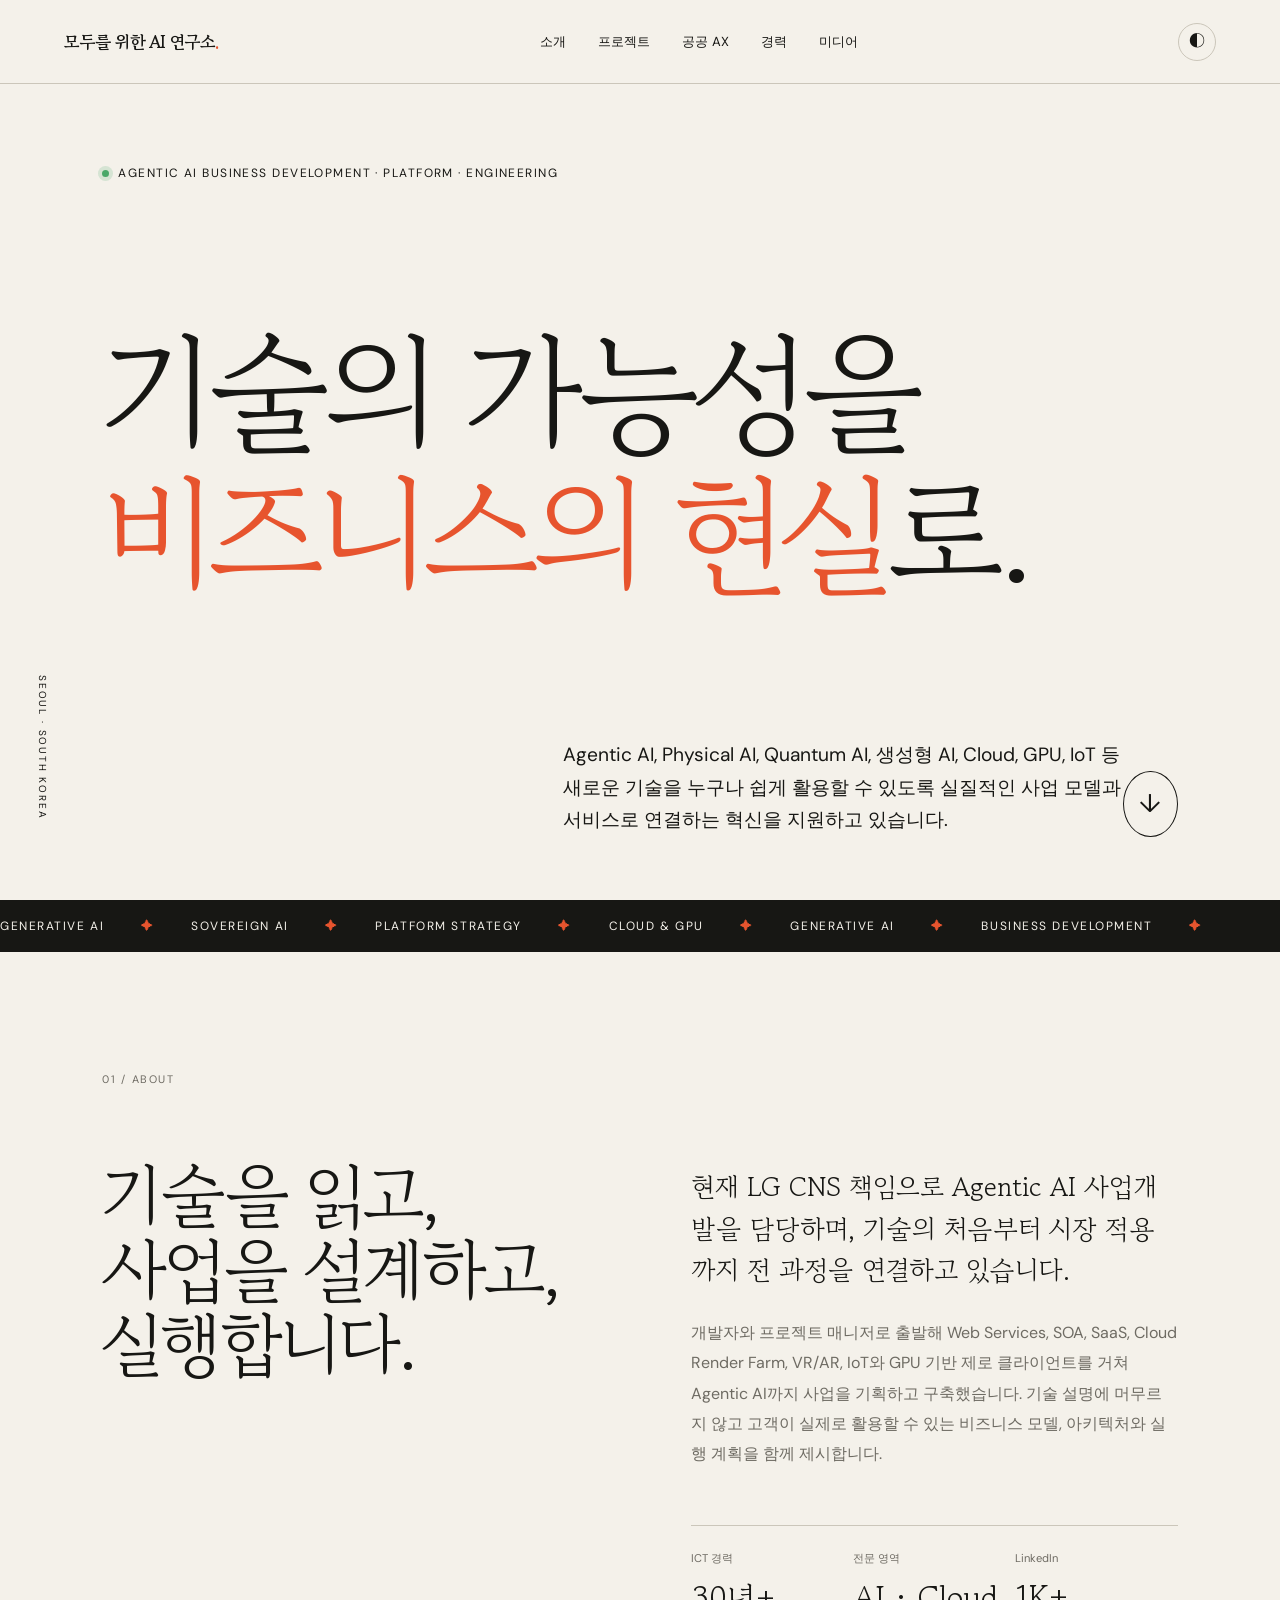
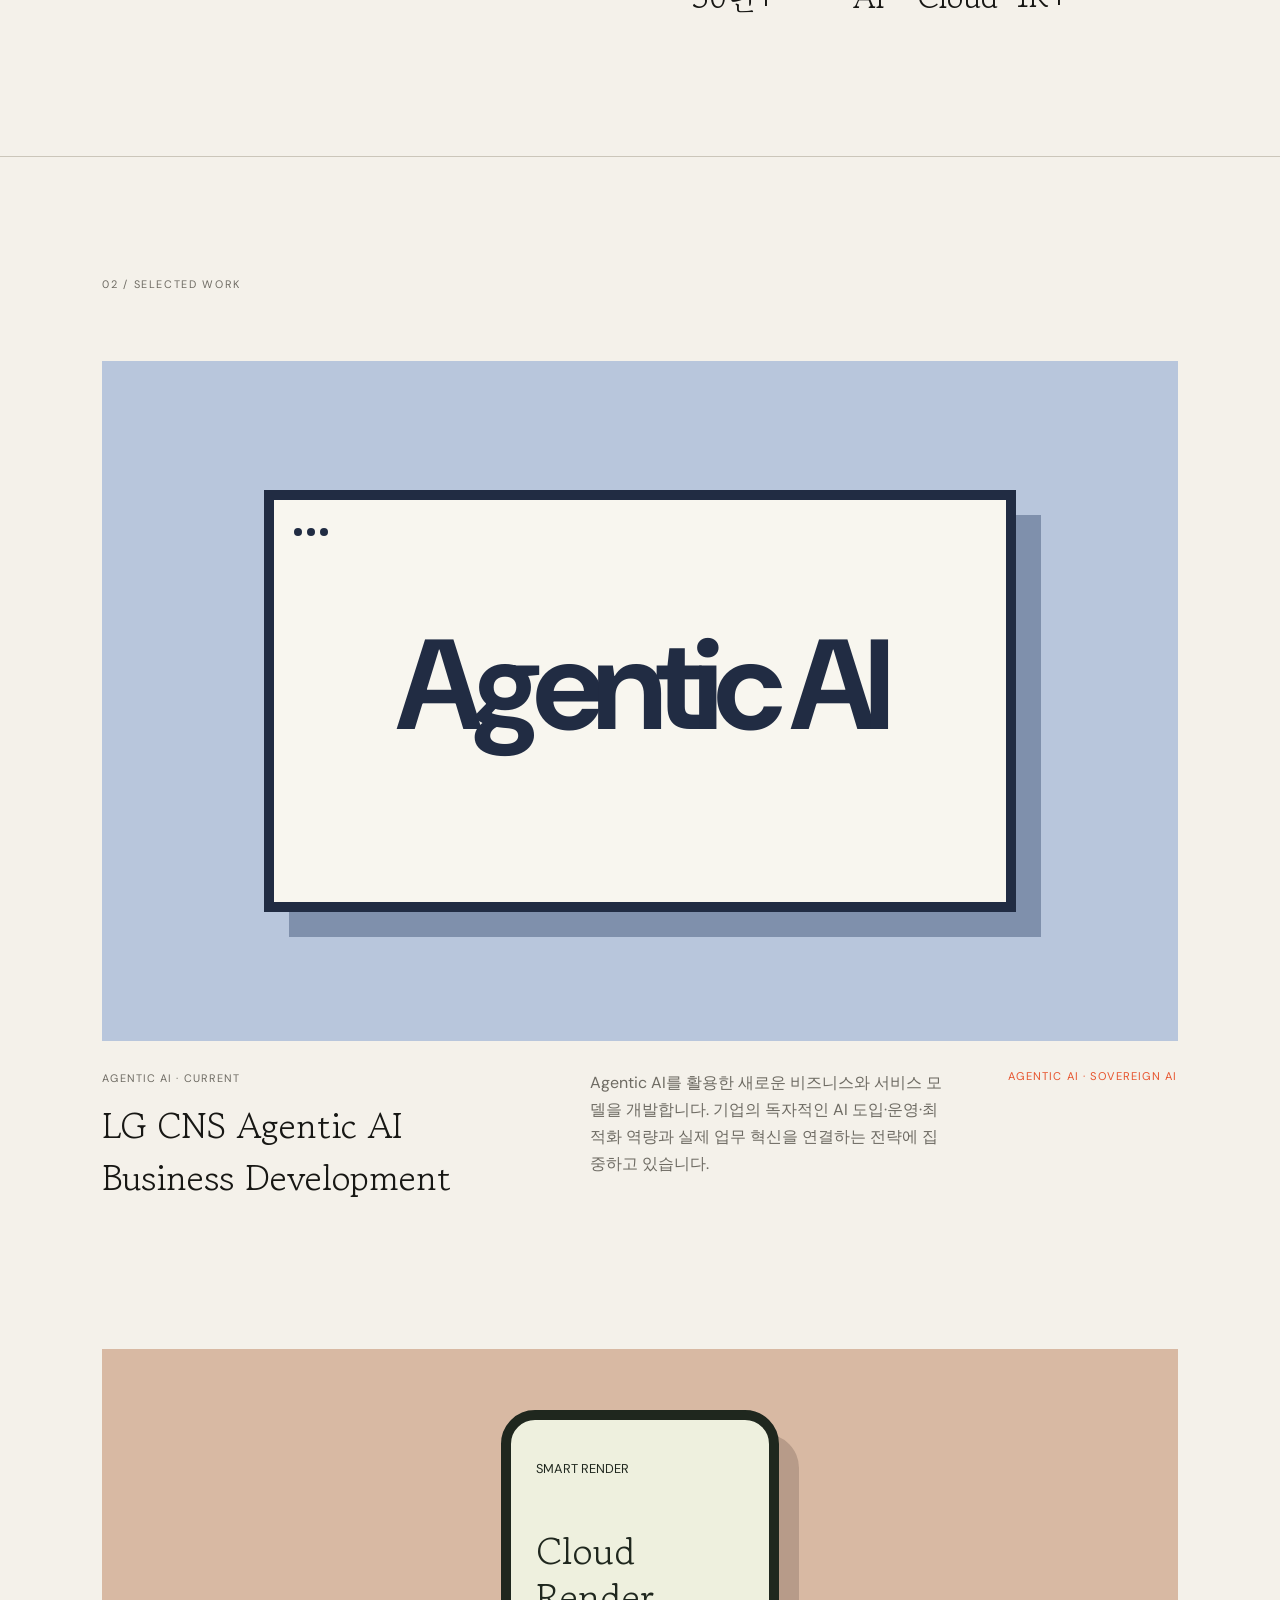
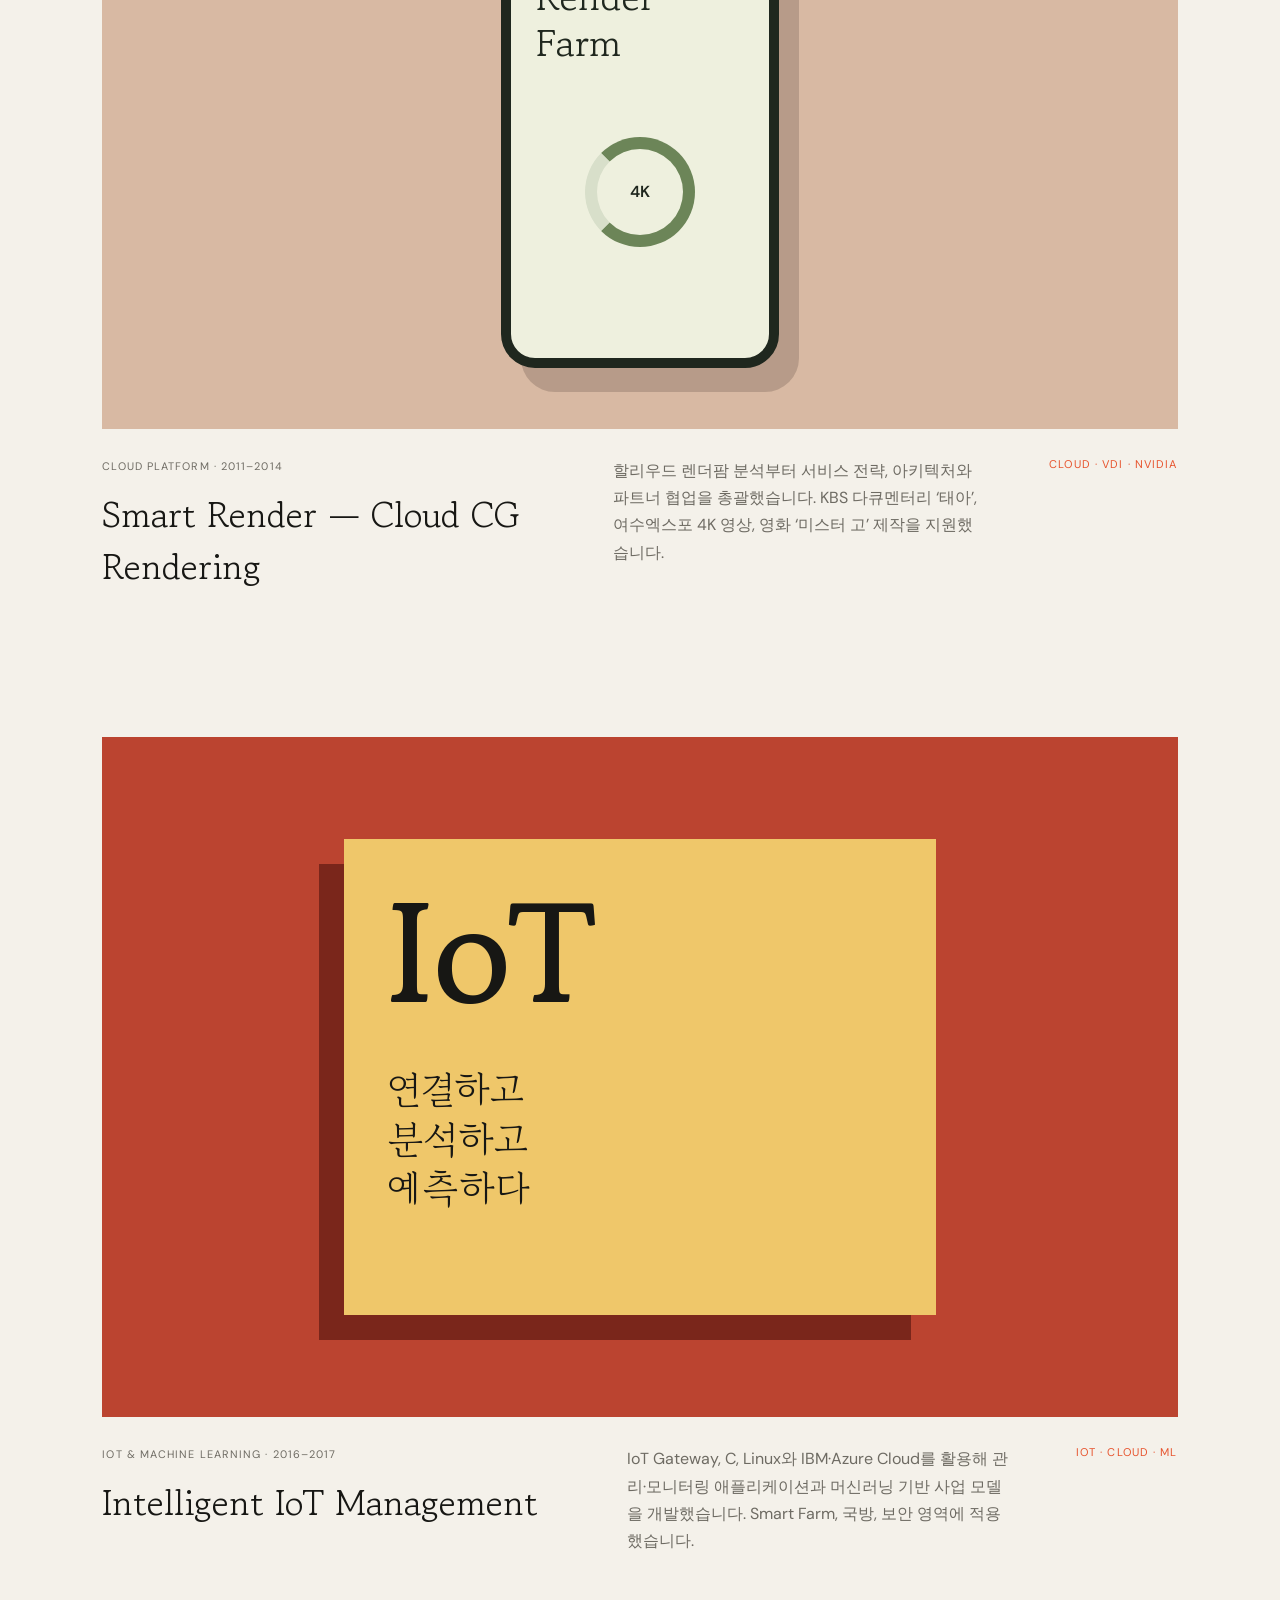
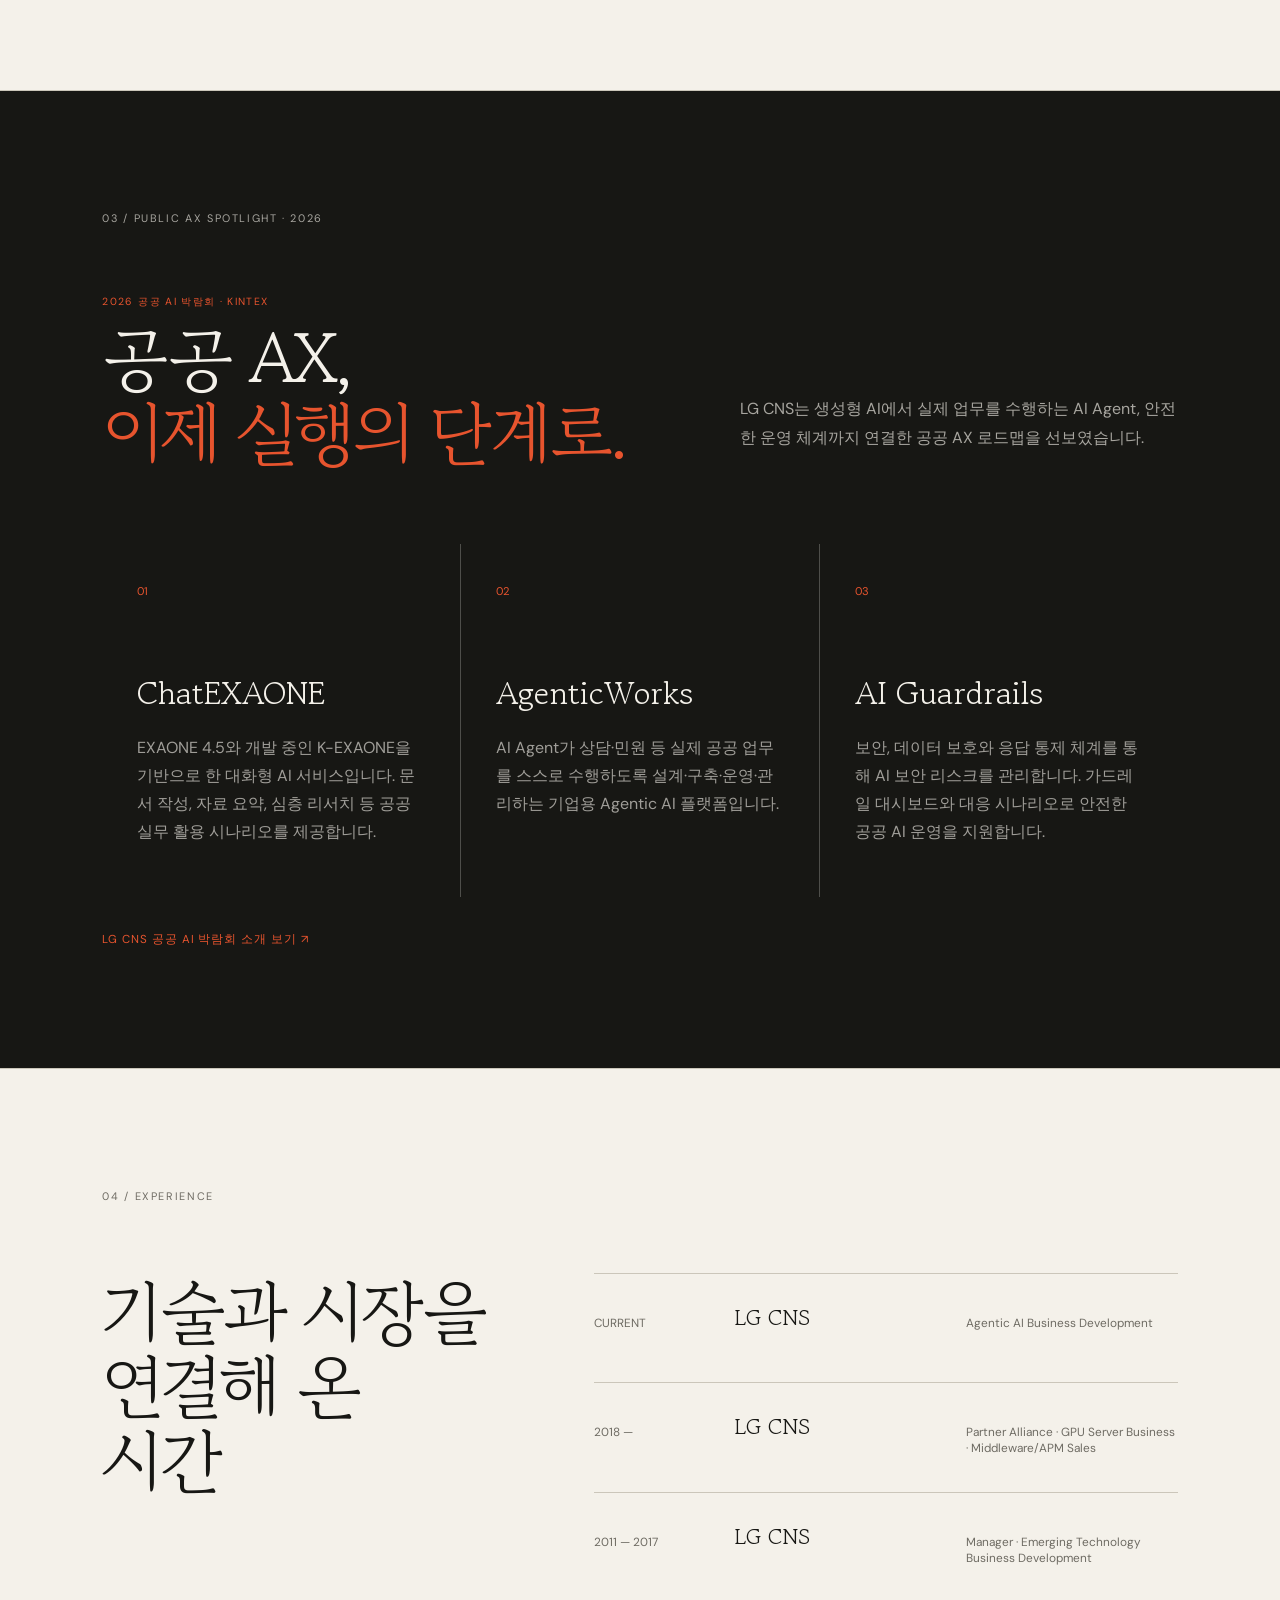
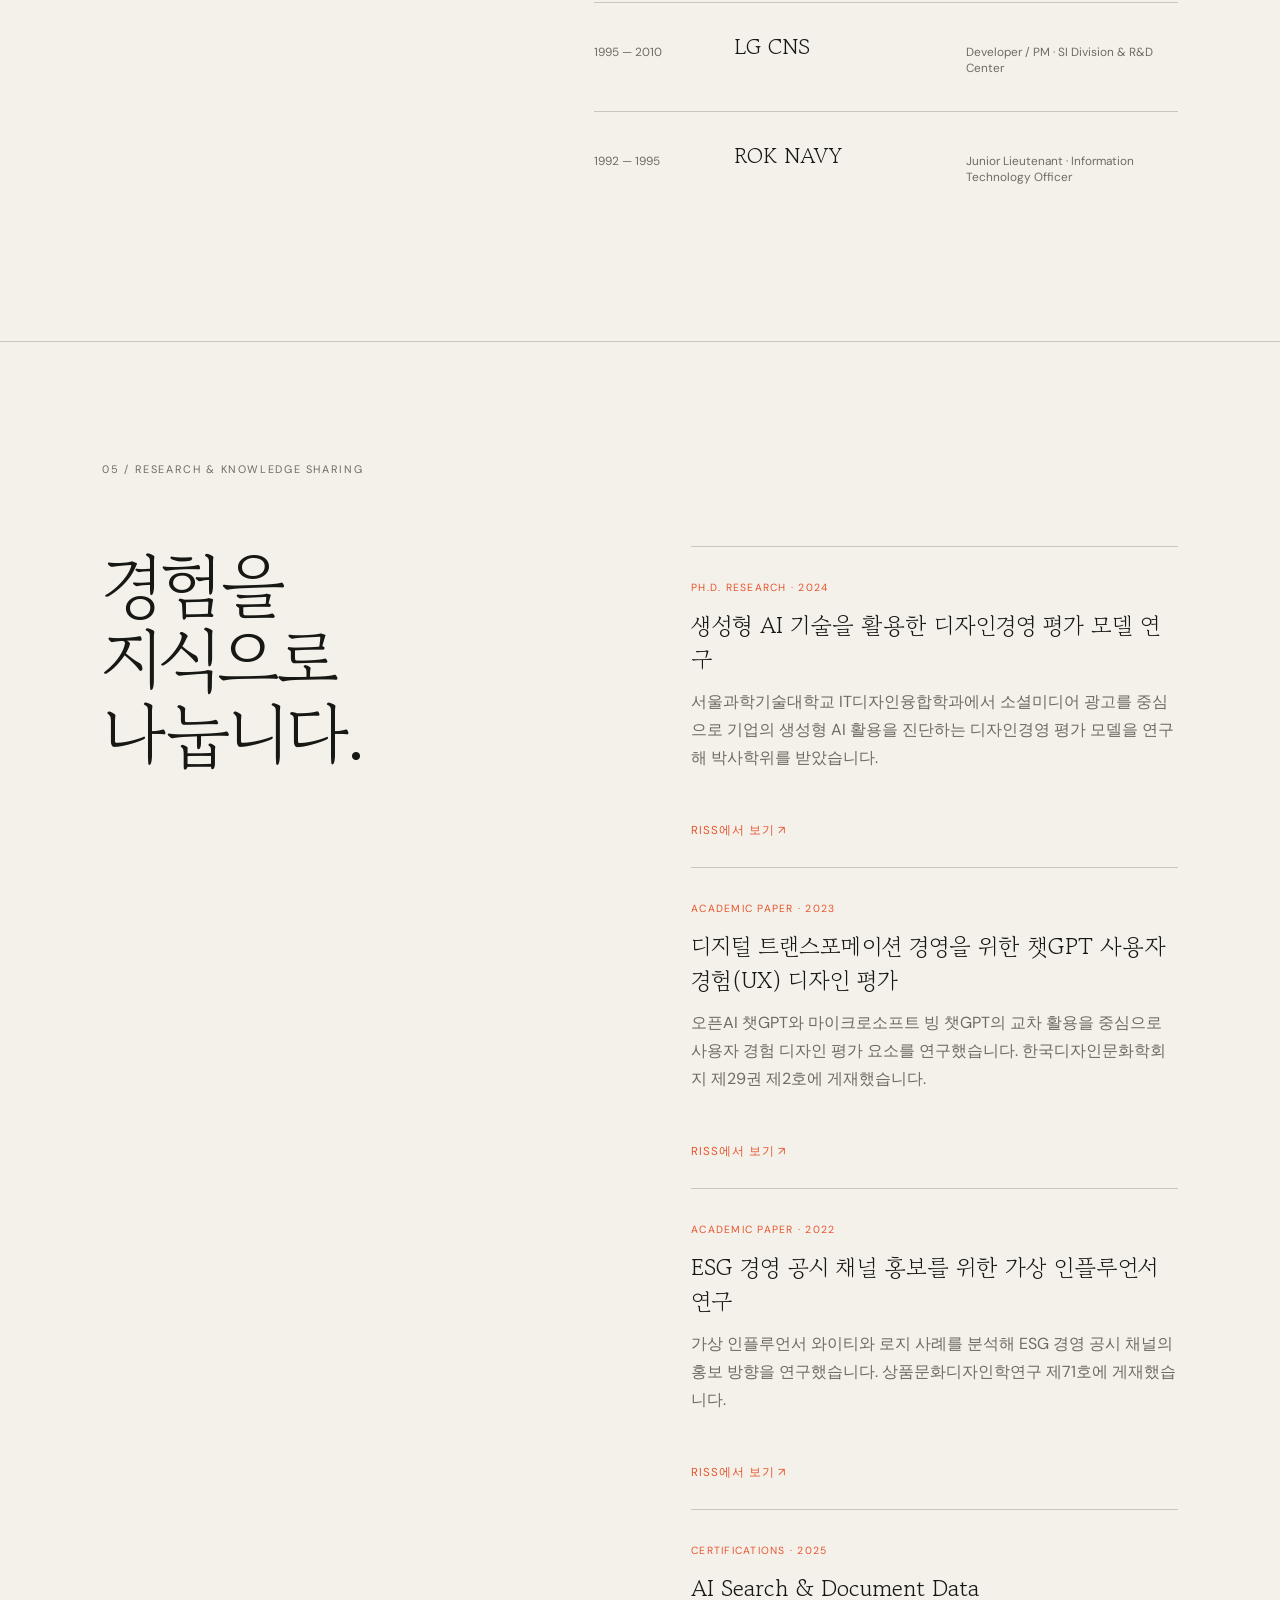
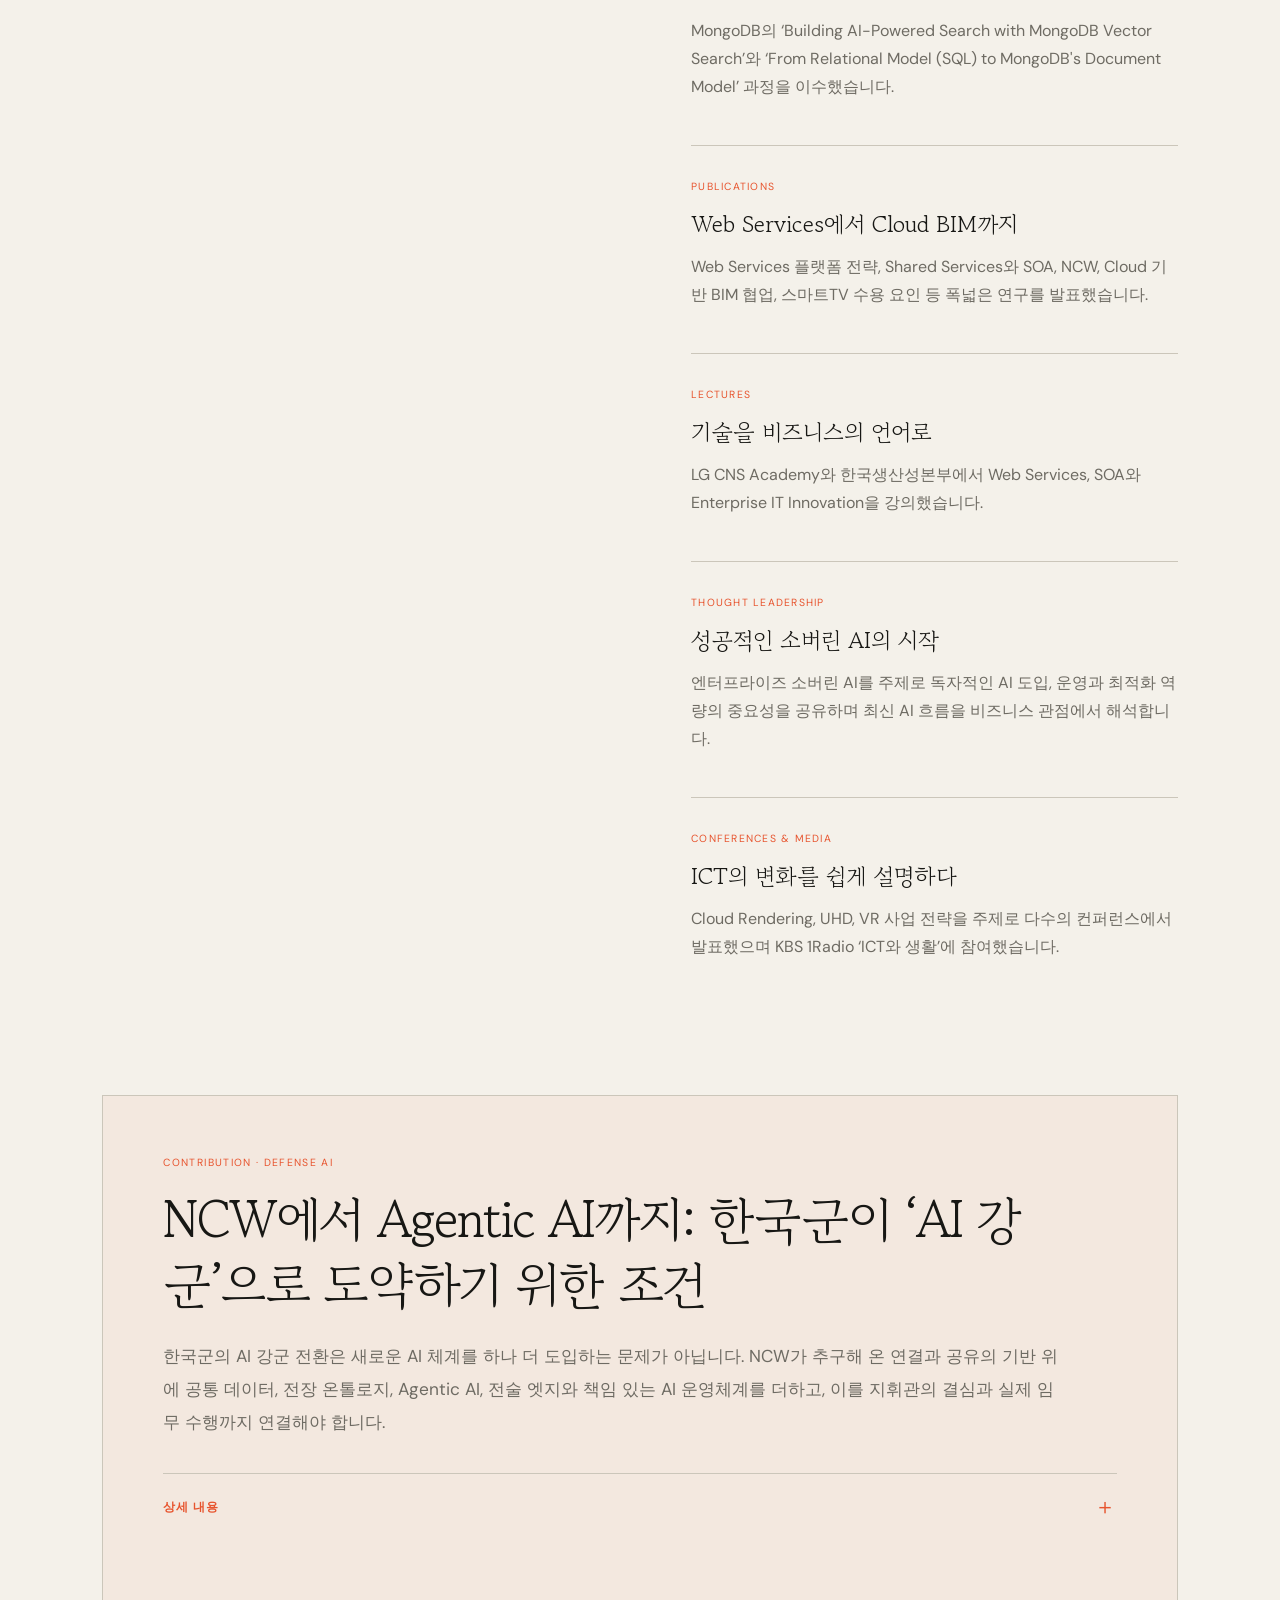
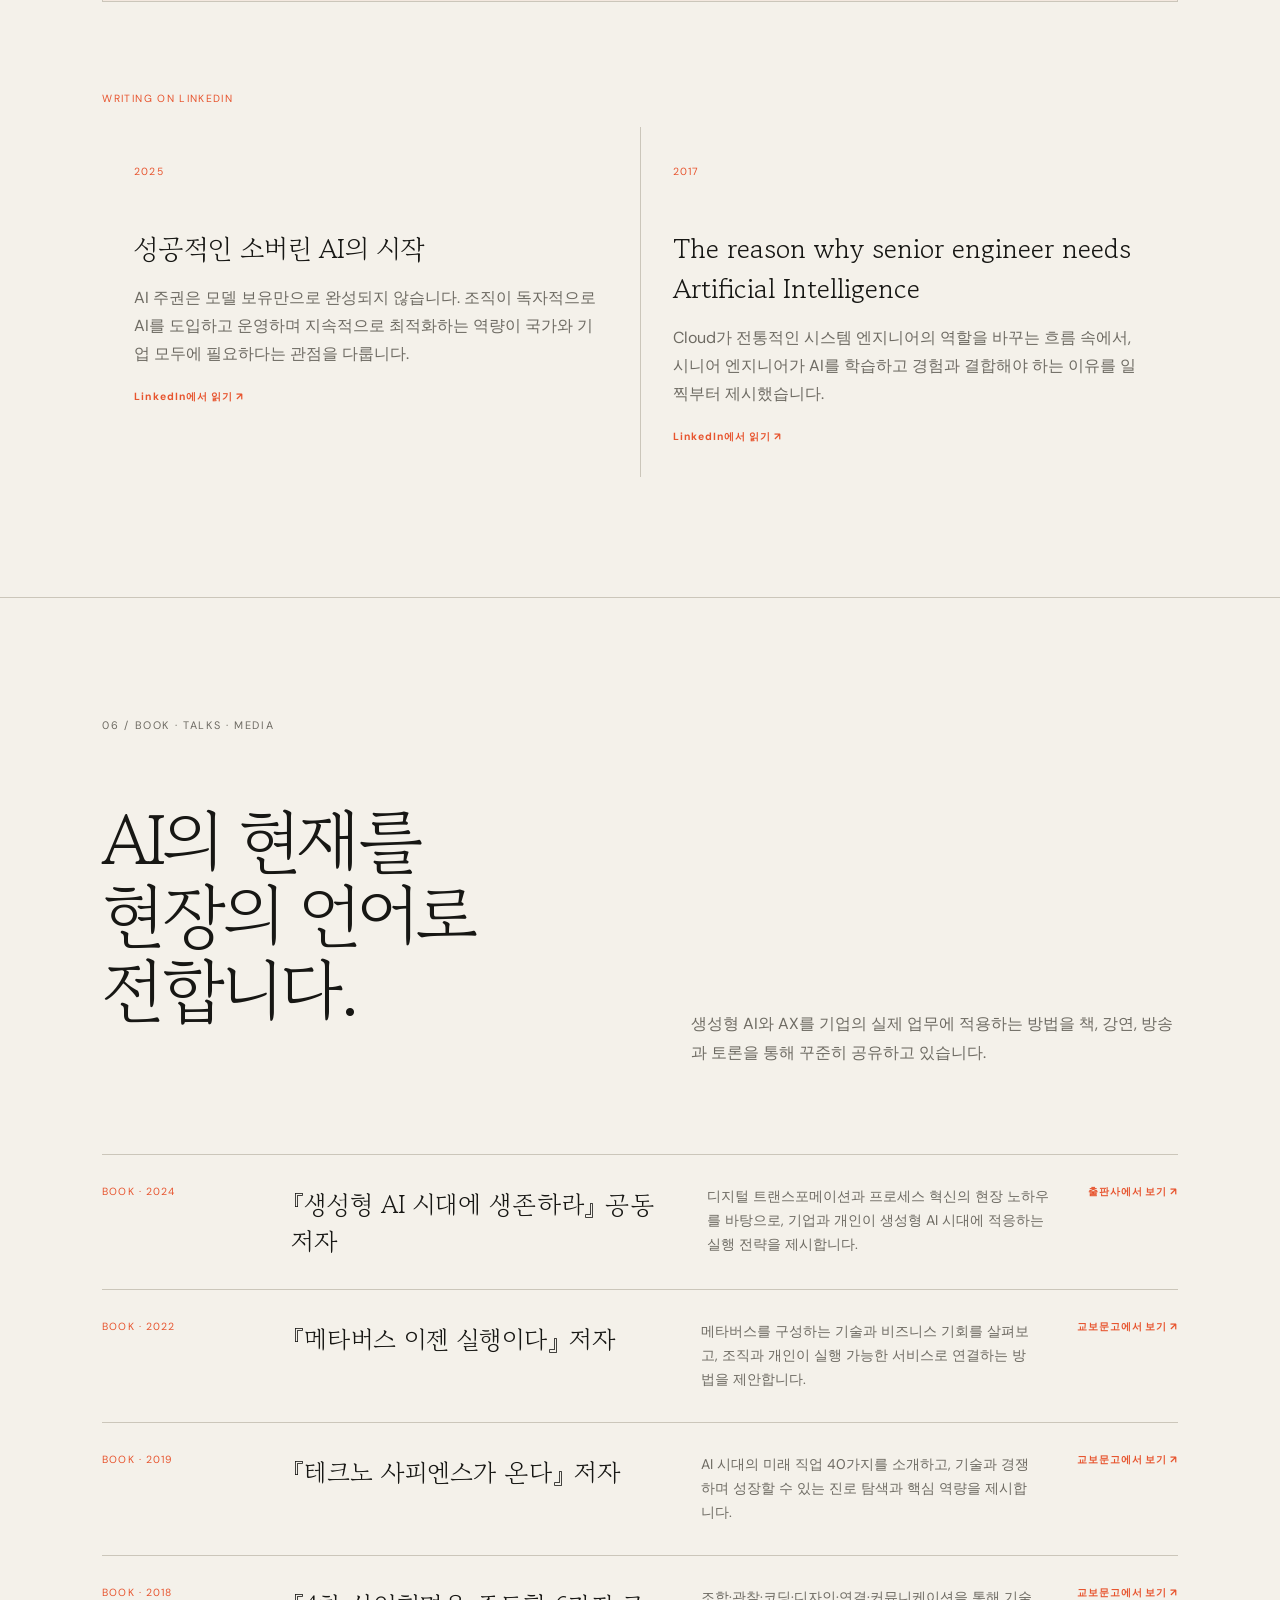
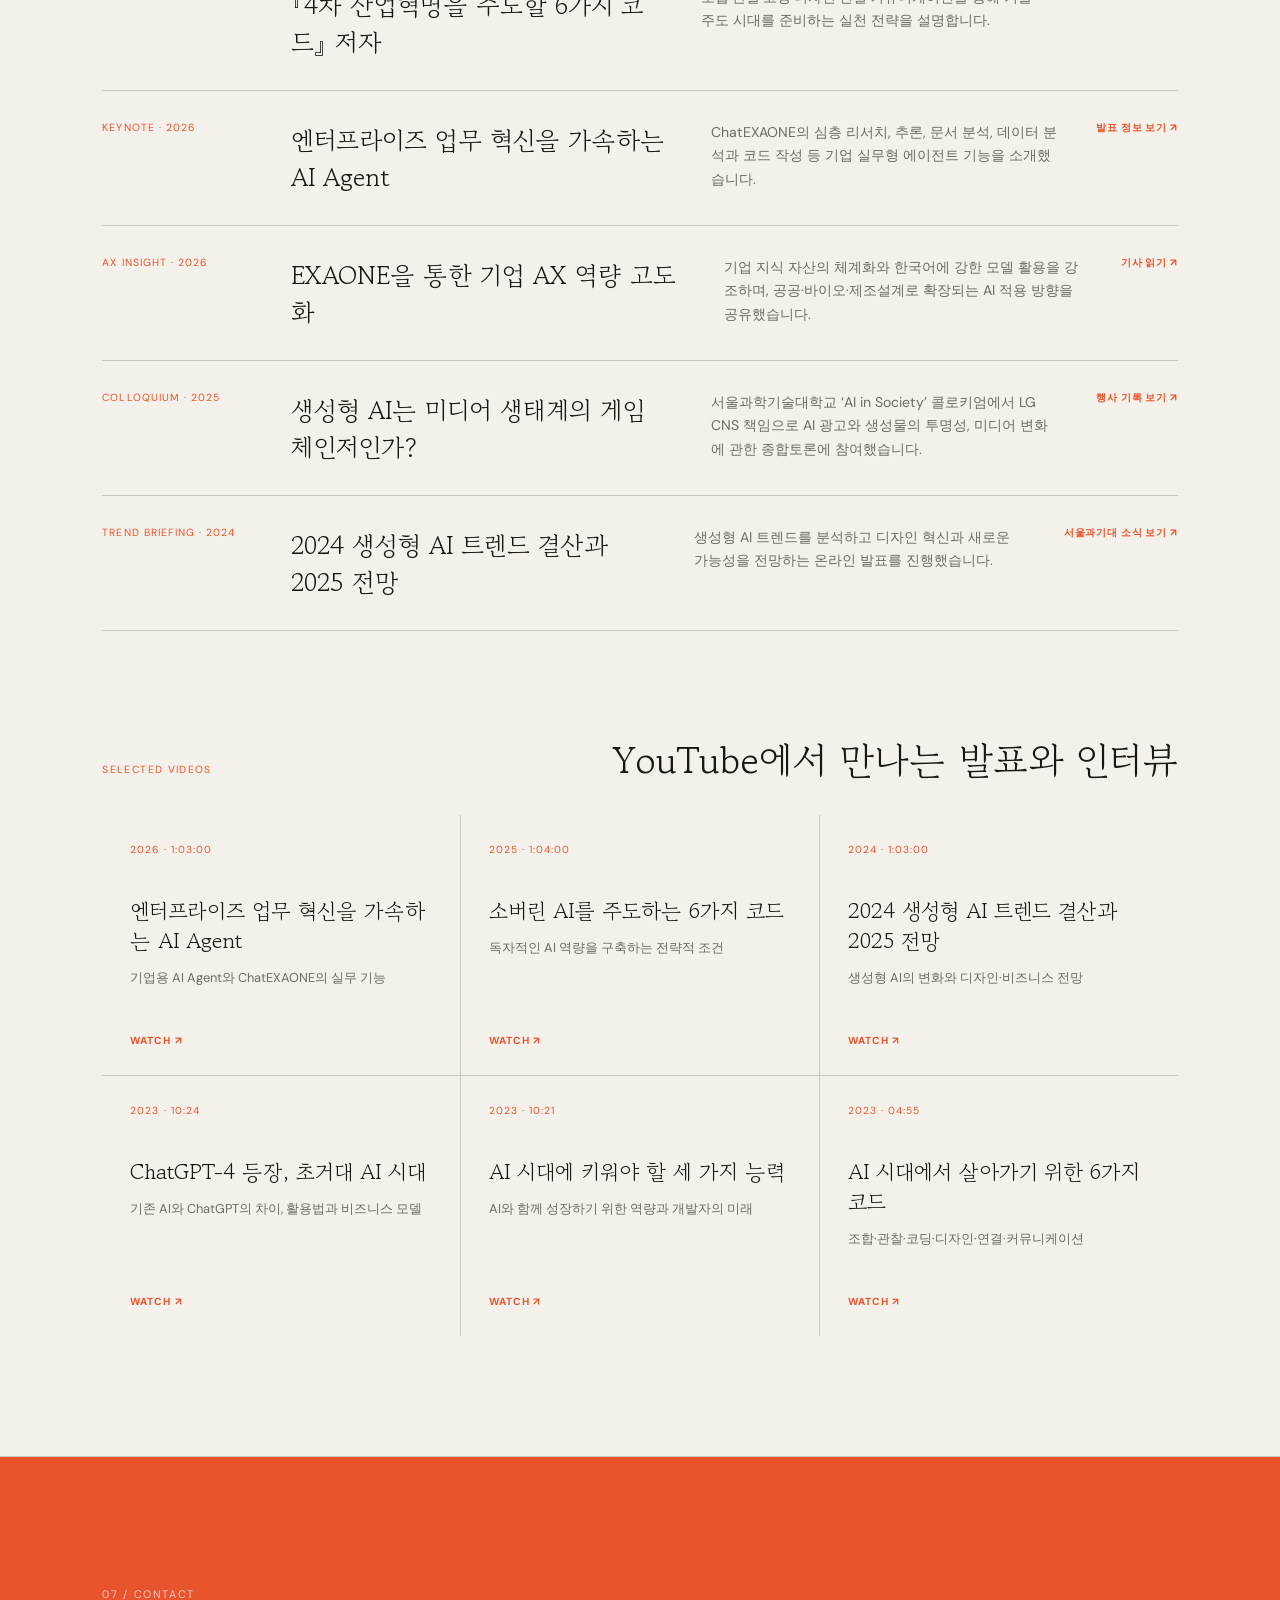
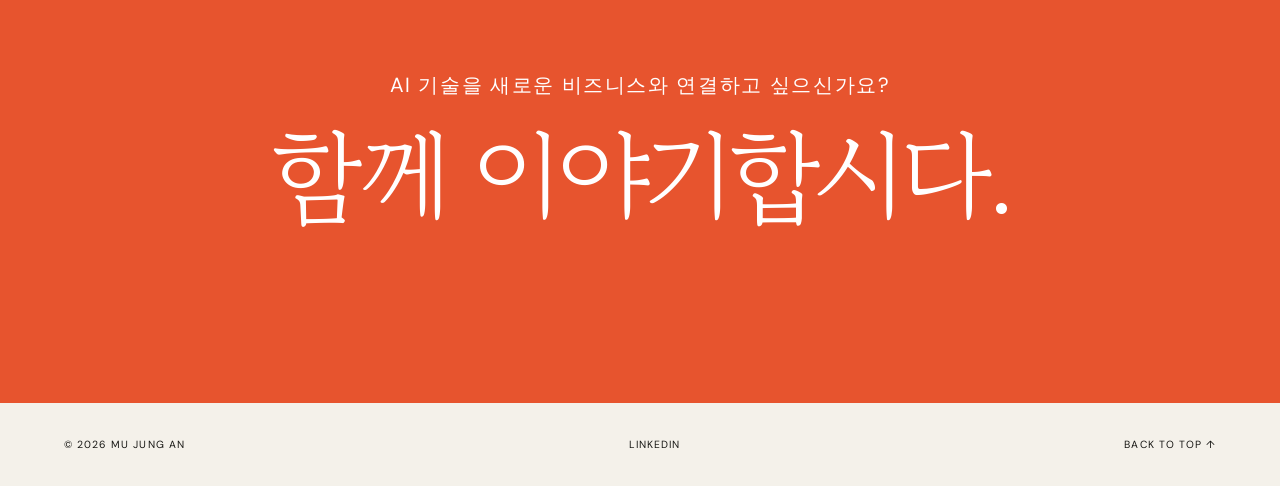
==== commit d41ebfdc: "Update contact call to action" ====
--- a/index.html
+++ b/index.html
@@ -202,7 +202,7 @@
 
       <section class="contact reveal">
         <p class="eyebrow">07 / CONTACT</p>
-        <p>새로운 기술을 다음 사업으로 연결하고 싶으신가요?</p>
+        <p>AI 기술을 새로운 비즈니스와 연결하고 싶으신가요?</p>
         <h2>함께 이야기합시다.</h2>
       </section>
     </main>
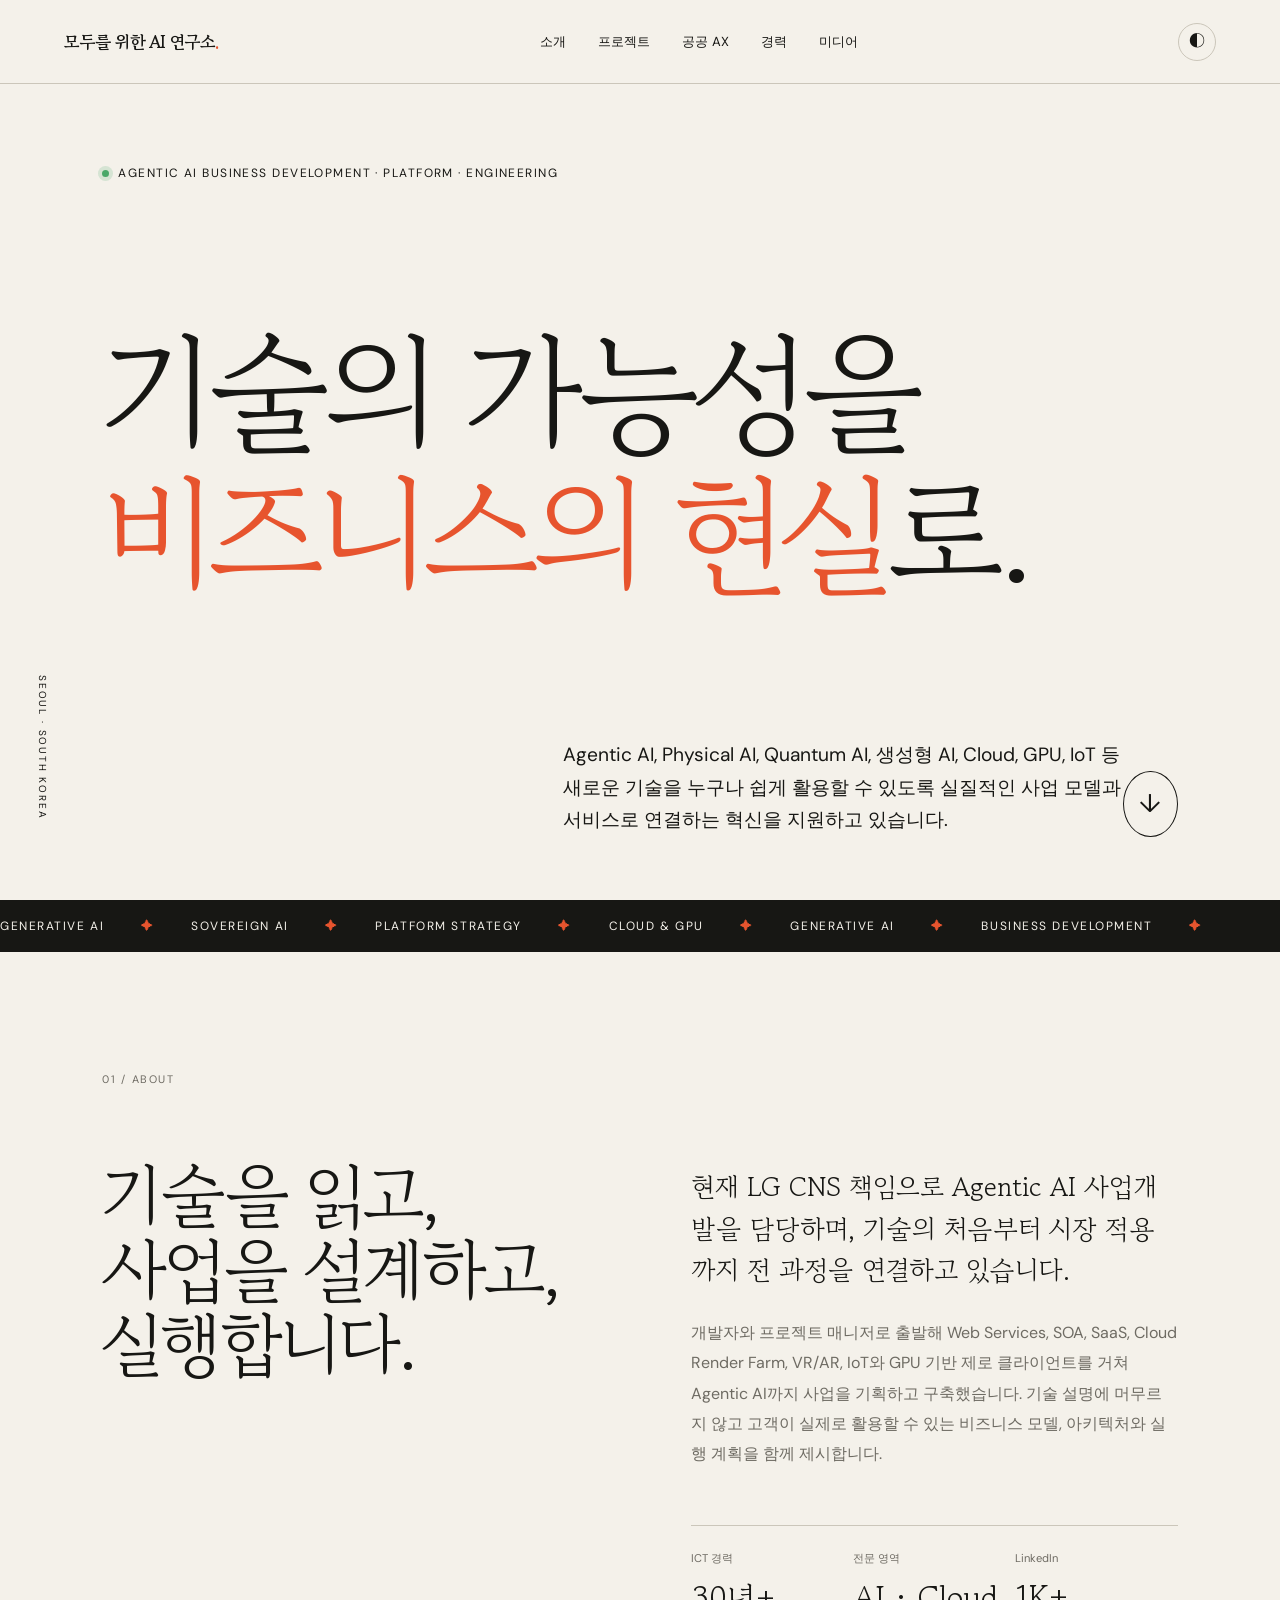
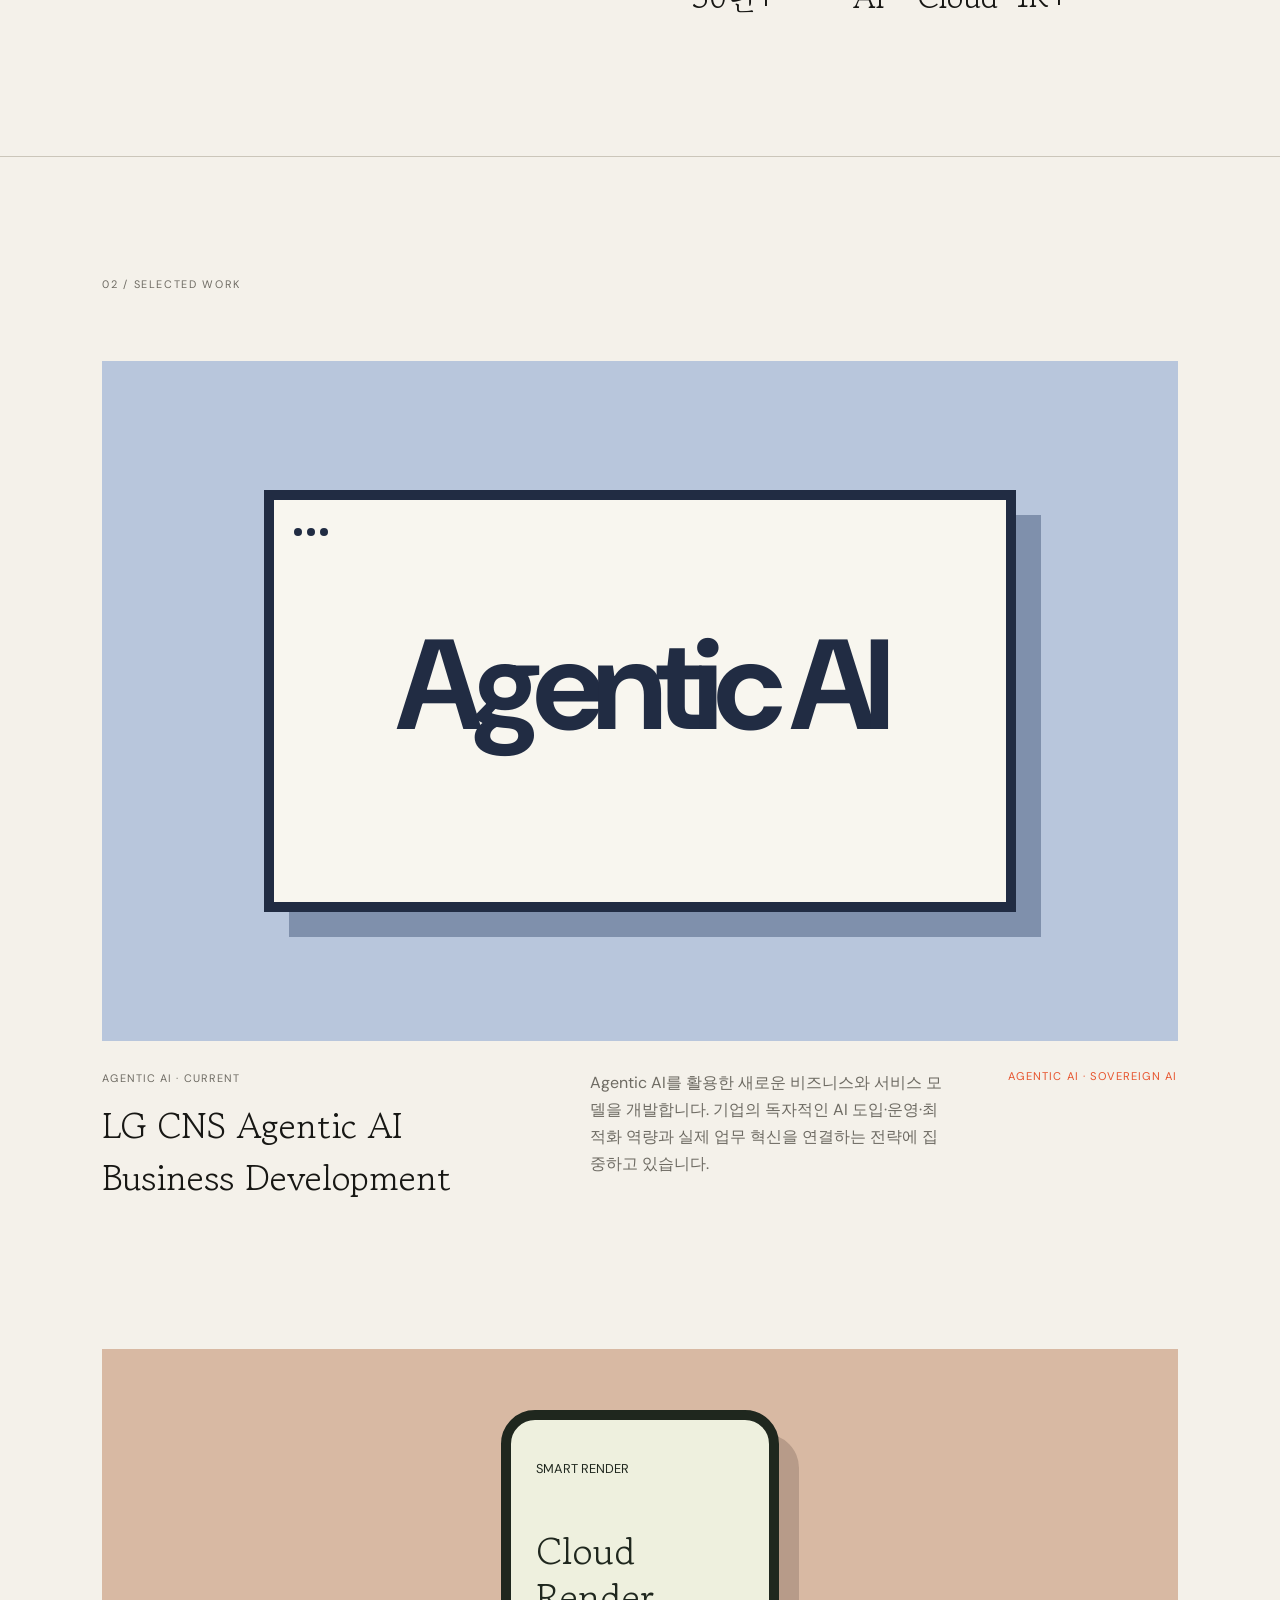
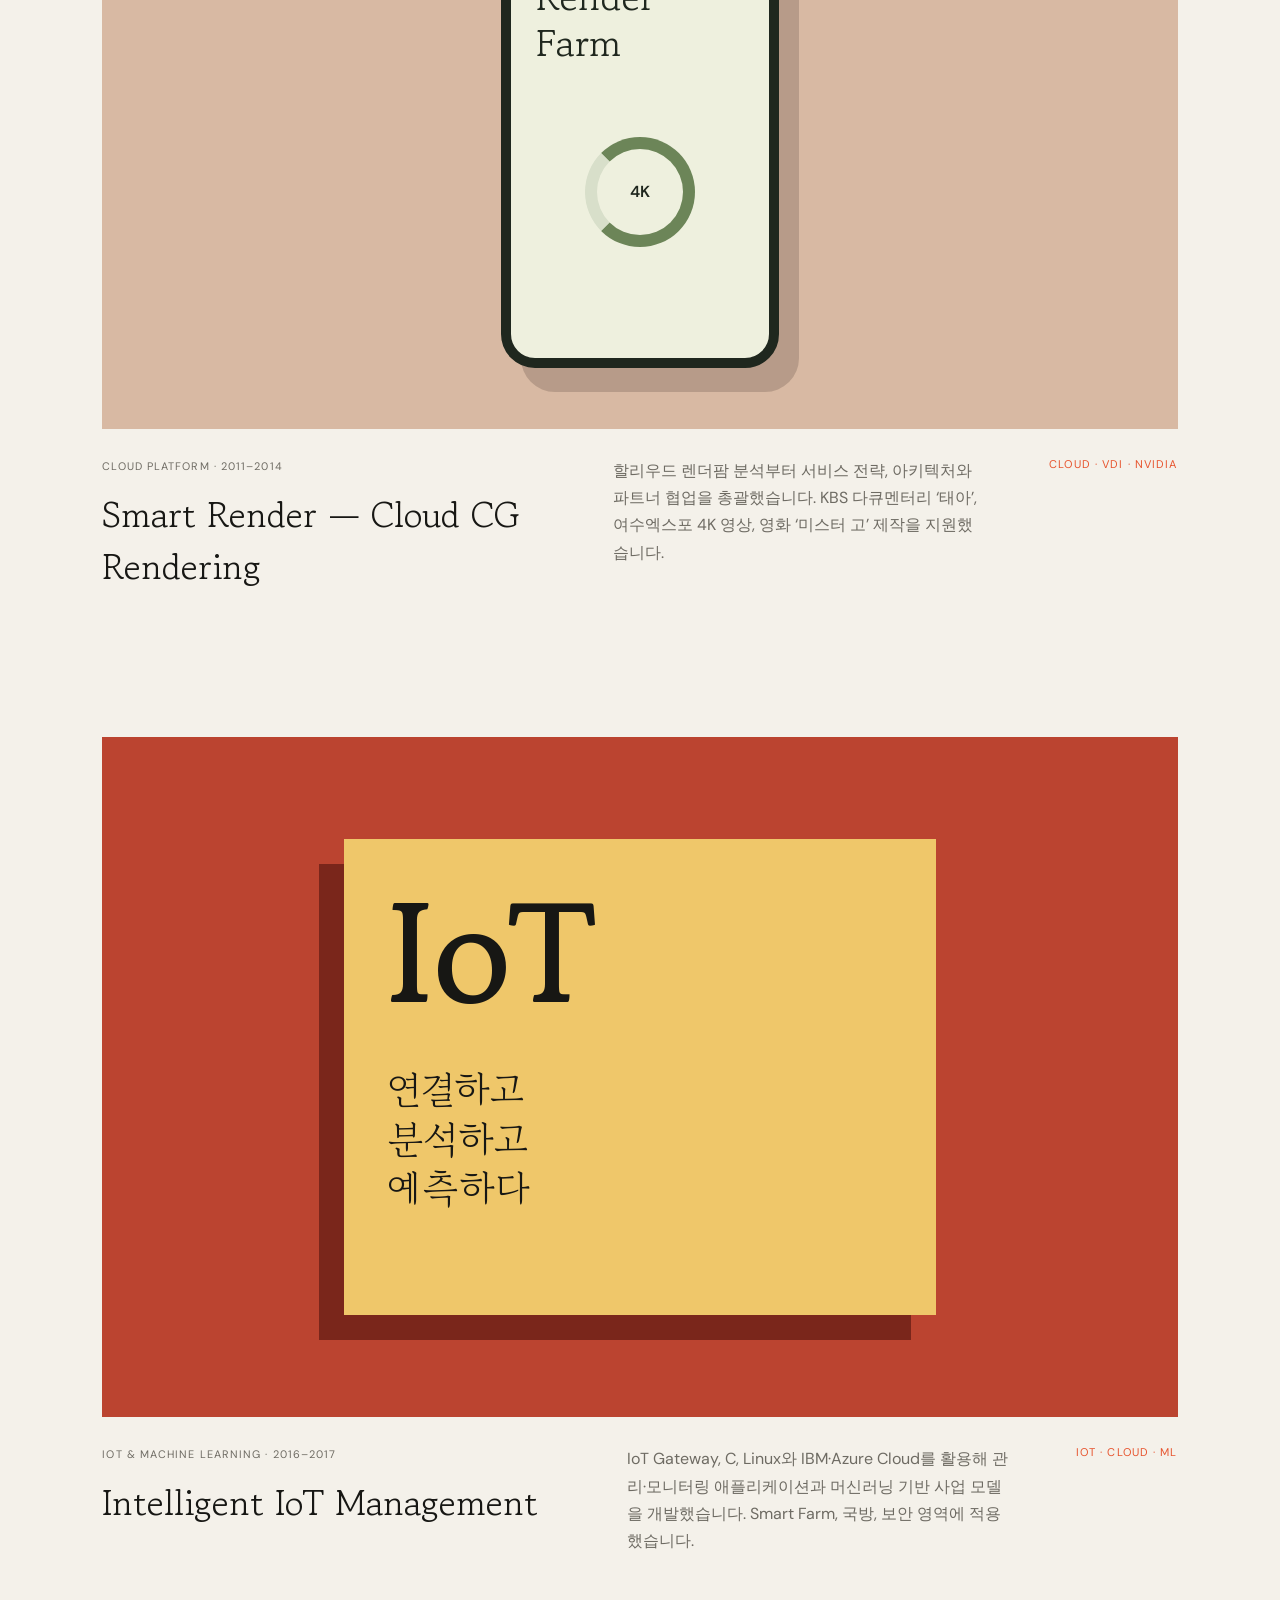
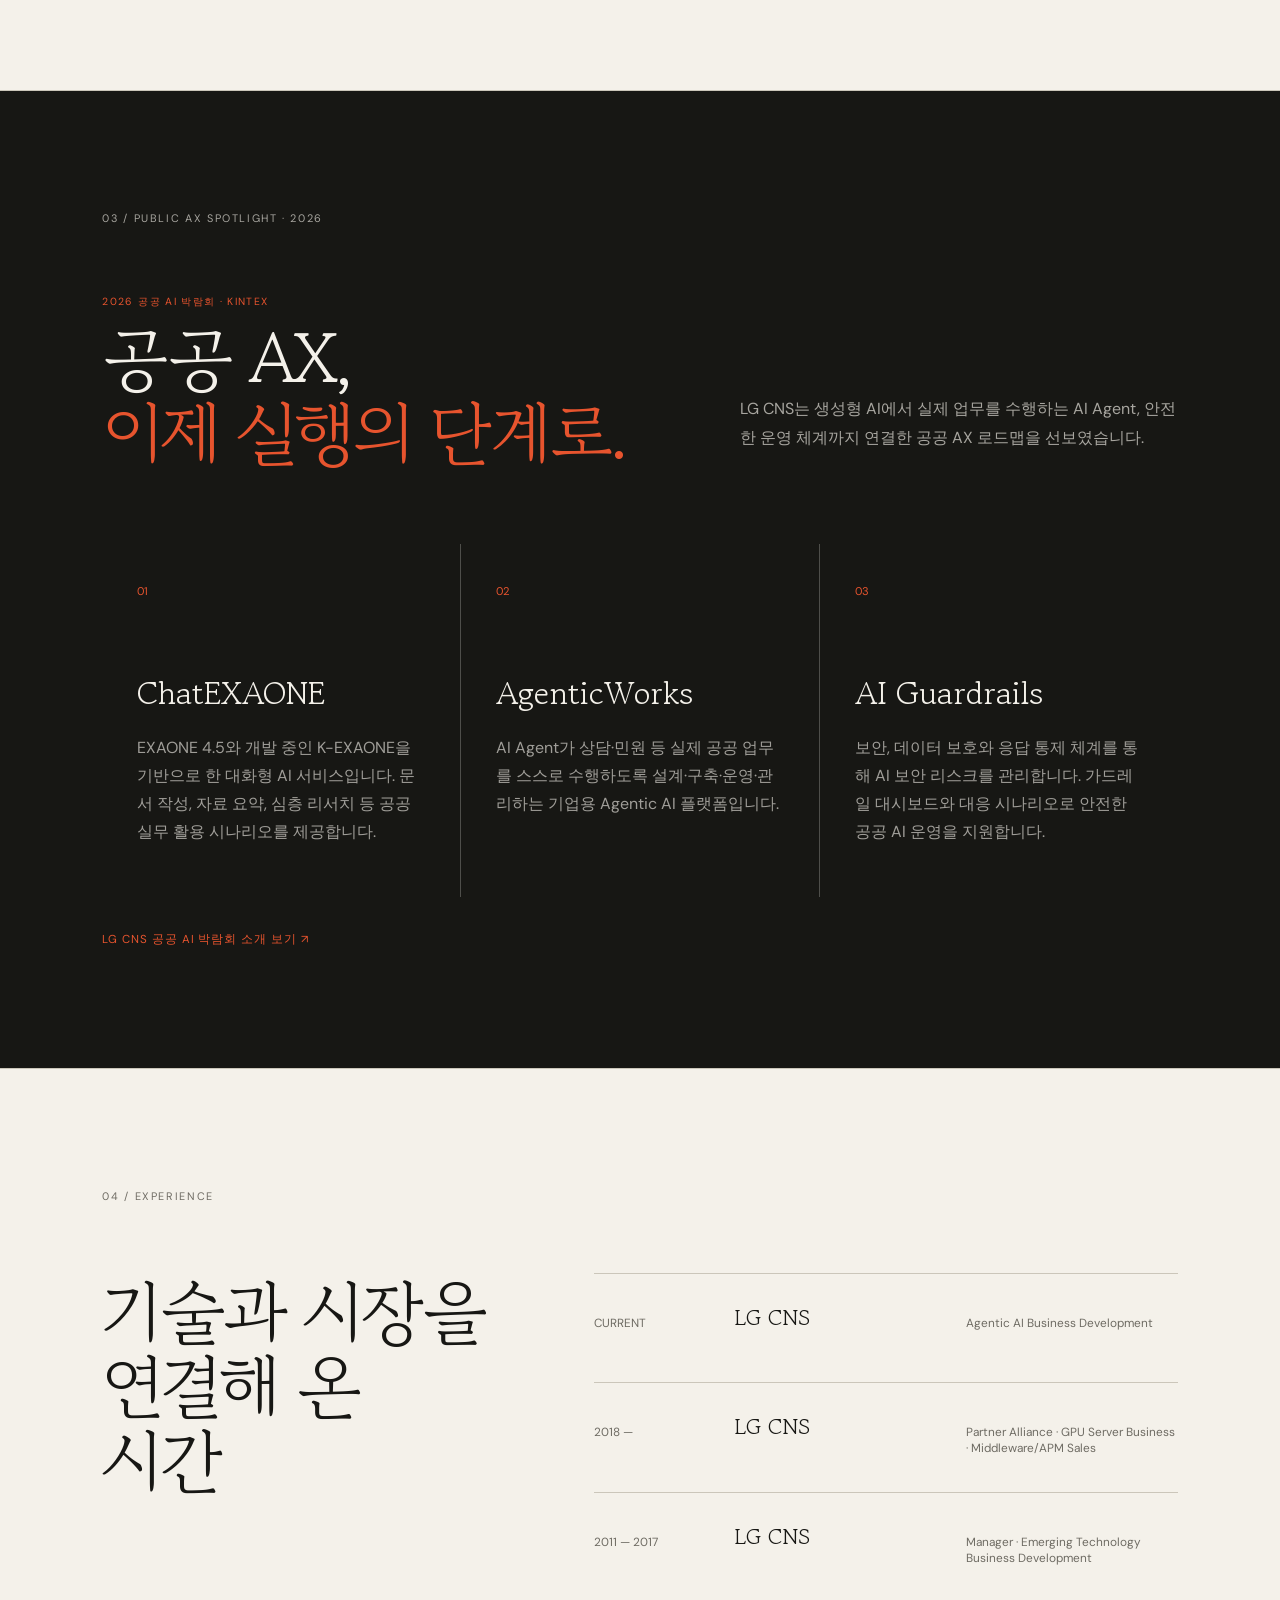
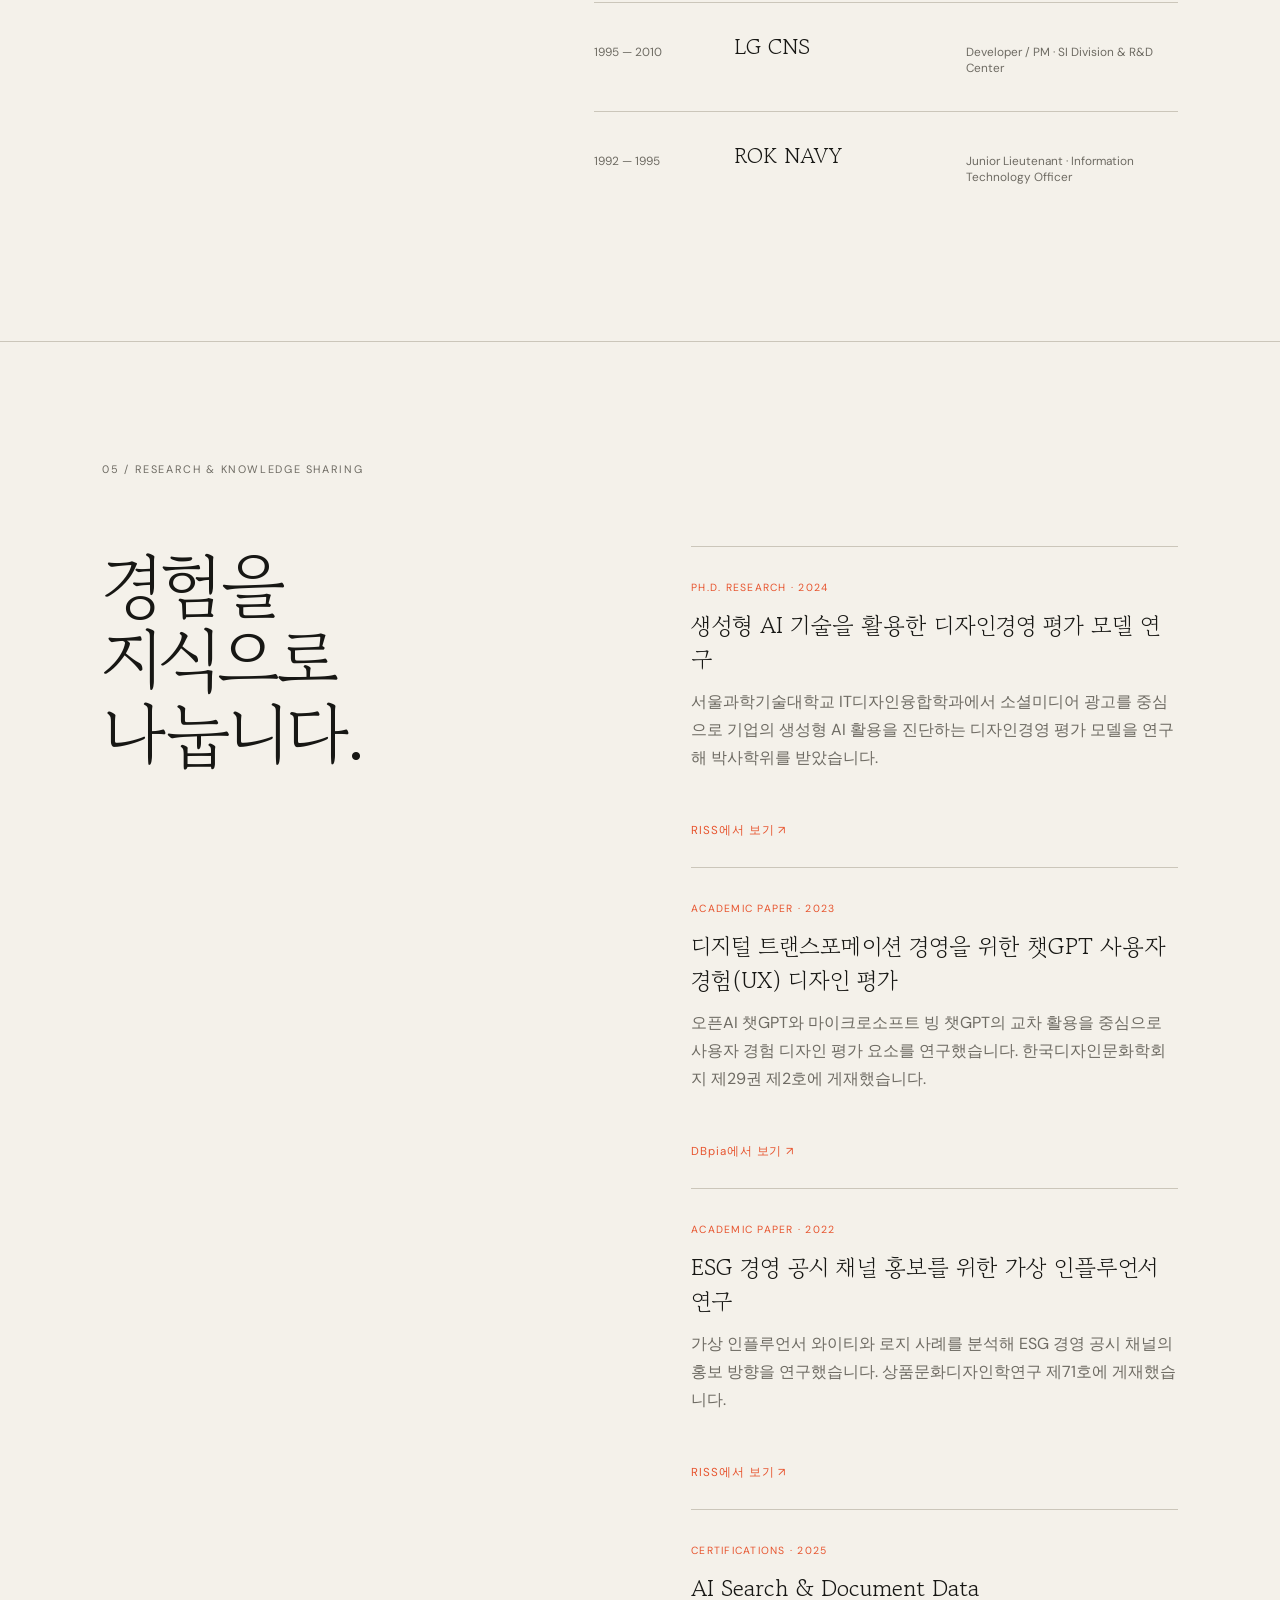
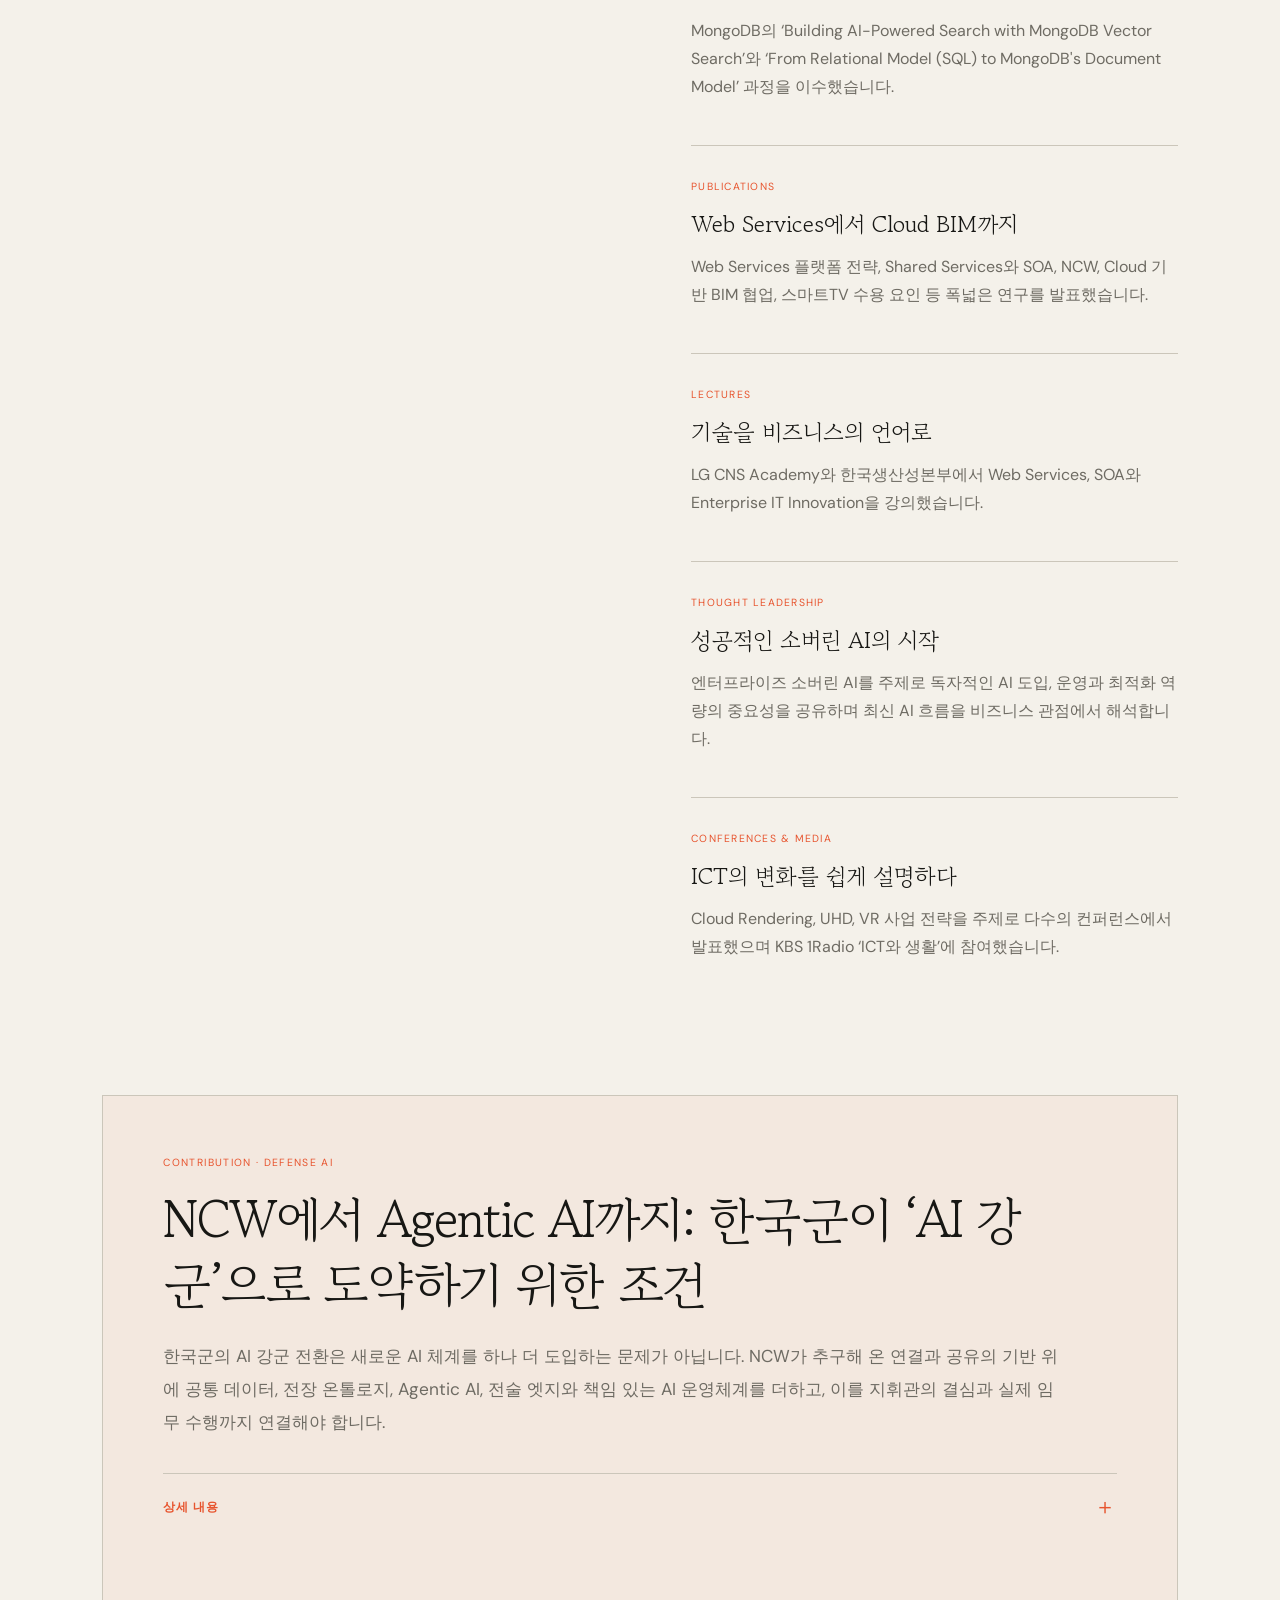
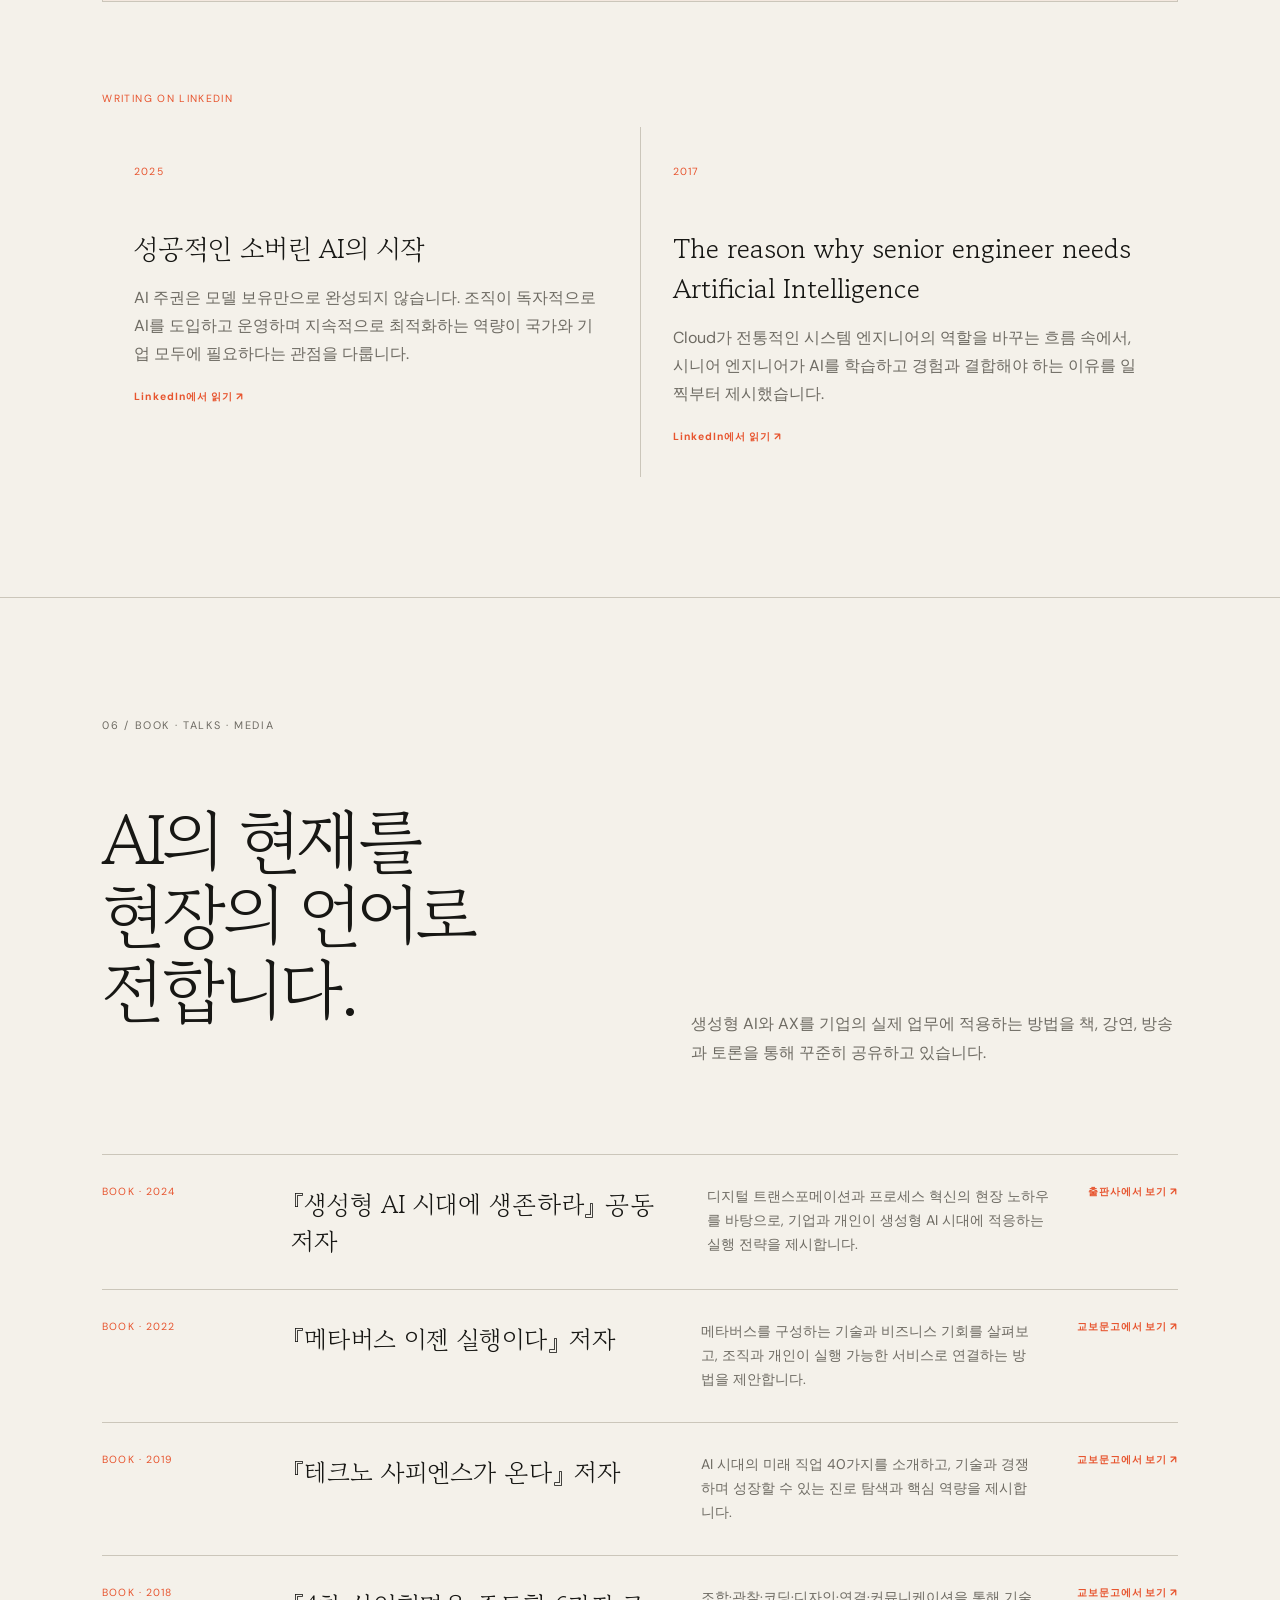
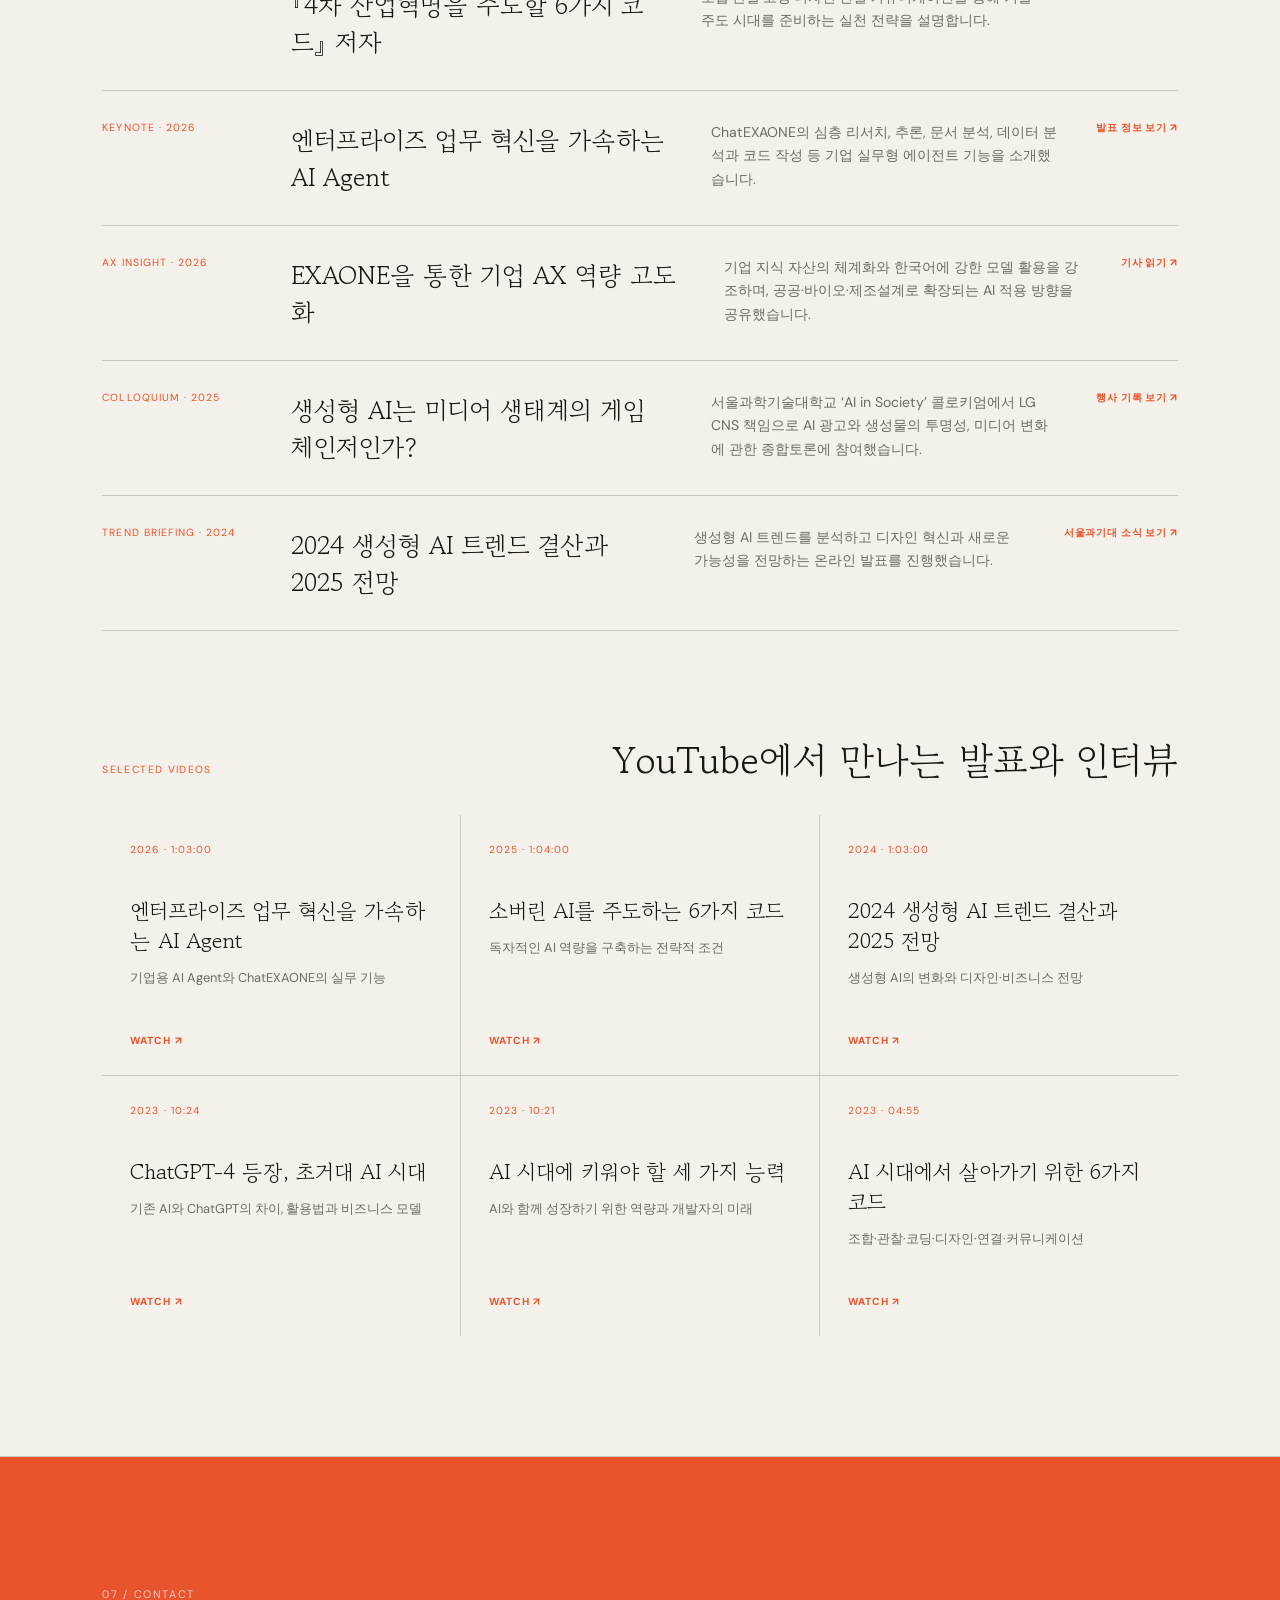
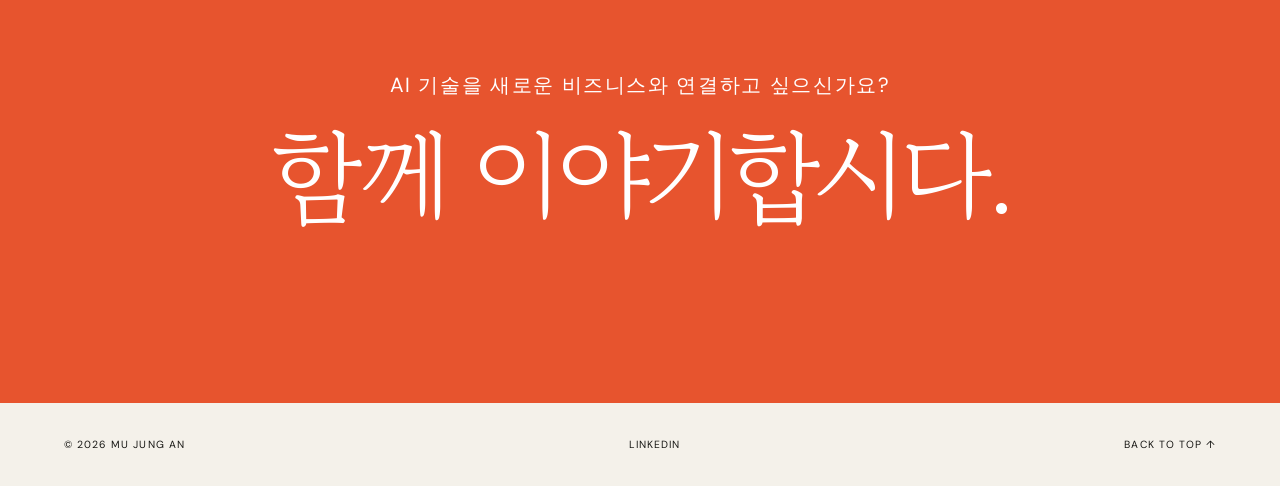
==== commit 35b2d5f0: "Update ChatGPT UX paper link to DBpia" ====
--- a/index.html
+++ b/index.html
@@ -4,6 +4,16 @@
     <meta charset="UTF-8" />
     <meta name="viewport" content="width=device-width, initial-scale=1.0" />
     <meta name="description" content="생성형 AI, 클라우드, GPU와 IoT를 비즈니스로 연결하는 ICT 전략가 안무정의 포트폴리오" />
+    <meta property="og:type" content="website" />
+    <meta property="og:title" content="안무정 · Mu Jung AN — Agentic AI Business Strategist" />
+    <meta property="og:description" content="기술의 가능성을 비즈니스의 현실로 연결하는 ICT 전략가 안무정의 포트폴리오" />
+    <meta property="og:url" content="https://cloudbarista.github.io/" />
+    <meta property="og:image" content="https://cloudbarista.github.io/assets/og-profile.png" />
+    <meta property="og:image:width" content="1200" />
+    <meta property="og:image:height" content="630" />
+    <meta property="og:image:alt" content="안무정 포트폴리오 — 기술의 가능성을 비즈니스의 현실로" />
+    <meta name="twitter:card" content="summary_large_image" />
+    <meta name="twitter:image" content="https://cloudbarista.github.io/assets/og-profile.png" />
     <meta name="theme-color" content="#f4f1ea" />
     <title>안무정 · Mu Jung AN — GenAI Business Strategist</title>
     <link rel="preconnect" href="https://fonts.googleapis.com" />
@@ -110,7 +120,7 @@
           <h2>경험을<br />지식으로<br />나눕니다.</h2>
           <div class="insight-list">
             <article><span>PH.D. RESEARCH · 2024</span><h3>생성형 AI 기술을 활용한 디자인경영 평가 모델 연구</h3><p>서울과학기술대학교 IT디자인융합학과에서 소셜미디어 광고를 중심으로 기업의 생성형 AI 활용을 진단하는 디자인경영 평가 모델을 연구해 박사학위를 받았습니다.</p><a class="source-link" href="https://www.riss.kr/search/detail/DetailView.do?p_mat_type=be54d9b8bc7cdb09&amp;control_no=067957996e06edb9ffe0bdc3ef48d419&amp;keyword=%EC%83%9D%EC%84%B1%ED%98%95%20AI%20%EA%B8%B0%EC%88%A0%EC%9D%84%20%ED%99%9C%EC%9A%A9%ED%95%9C%20%EB%94%94%EC%9E%90%EC%9D%B8%EA%B2%BD%EC%98%81%20%ED%8F%89%EA%B0%80%20%EB%AA%A8%EB%8D%B8%20%EC%97%B0%EA%B5%AC" target="_blank" rel="noreferrer">RISS에서 보기 ↗</a></article>
-            <article><span>ACADEMIC PAPER · 2023</span><h3>디지털 트랜스포메이션 경영을 위한 챗GPT 사용자 경험(UX) 디자인 평가</h3><p>오픈AI 챗GPT와 마이크로소프트 빙 챗GPT의 교차 활용을 중심으로 사용자 경험 디자인 평가 요소를 연구했습니다. 한국디자인문화학회지 제29권 제2호에 게재했습니다.</p><a class="source-link" href="https://www.riss.kr/search/detail/DetailView.do?p_mat_type=1a0202e37d52c72d&amp;control_no=85028bb5e184ee25e9810257f7042666&amp;keyword=%EB%94%94%EC%A7%80%ED%84%B8%20%ED%8A%B8%EB%9E%9C%EC%8A%A4%ED%8F%AC%EB%A9%94%EC%9D%B4%EC%85%98%20%EA%B2%BD%EC%98%81%EC%9D%84%20%EC%9C%84%ED%95%9C%20%EC%B1%97GPT%20%EC%82%AC%EC%9A%A9%EC%9E%90%20%EA%B2%BD%ED%97%98(UX)%20%EB%94%94%EC%9E%90%EC%9D%B8%20%ED%8F%89%EA%B0%80" target="_blank" rel="noreferrer">RISS에서 보기 ↗</a></article>
+            <article><span>ACADEMIC PAPER · 2023</span><h3>디지털 트랜스포메이션 경영을 위한 챗GPT 사용자 경험(UX) 디자인 평가</h3><p>오픈AI 챗GPT와 마이크로소프트 빙 챗GPT의 교차 활용을 중심으로 사용자 경험 디자인 평가 요소를 연구했습니다. 한국디자인문화학회지 제29권 제2호에 게재했습니다.</p><a class="source-link" href="https://www.dbpia.co.kr/journal/articleDetail?nodeId=NODE11443360" target="_blank" rel="noreferrer">DBpia에서 보기 ↗</a></article>
             <article><span>ACADEMIC PAPER · 2022</span><h3>ESG 경영 공시 채널 홍보를 위한 가상 인플루언서 연구</h3><p>가상 인플루언서 와이티와 로지 사례를 분석해 ESG 경영 공시 채널의 홍보 방향을 연구했습니다. 상품문화디자인학연구 제71호에 게재했습니다.</p><a class="source-link" href="https://www.riss.kr/search/detail/DetailView.do?p_mat_type=1a0202e37d52c72d&amp;control_no=2980907c8aeab268b7998d826d417196&amp;keyword=ESG%20%EA%B2%BD%EC%98%81%20%EA%B3%B5%EC%8B%9C%20%EC%B1%84%EB%84%90%20%ED%99%8D%EB%B3%B4%EB%A5%BC%20%EC%9C%84%ED%95%9C%20%EA%B0%80%EC%83%81%20%EC%9D%B8%ED%94%8C%EB%A3%A8%EC%96%B8%EC%84%9C%20%EC%97%B0%EA%B5%AC" target="_blank" rel="noreferrer">RISS에서 보기 ↗</a></article>
             <article><span>CERTIFICATIONS · 2025</span><h3>AI Search &amp; Document Data</h3><p>MongoDB의 ‘Building AI-Powered Search with MongoDB Vector Search’와 ‘From Relational Model (SQL) to MongoDB's Document Model’ 과정을 이수했습니다.</p></article>
             <article><span>PUBLICATIONS</span><h3>Web Services에서 Cloud BIM까지</h3><p>Web Services 플랫폼 전략, Shared Services와 SOA, NCW, Cloud 기반 BIM 협업, 스마트TV 수용 요인 등 폭넓은 연구를 발표했습니다.</p></article>
